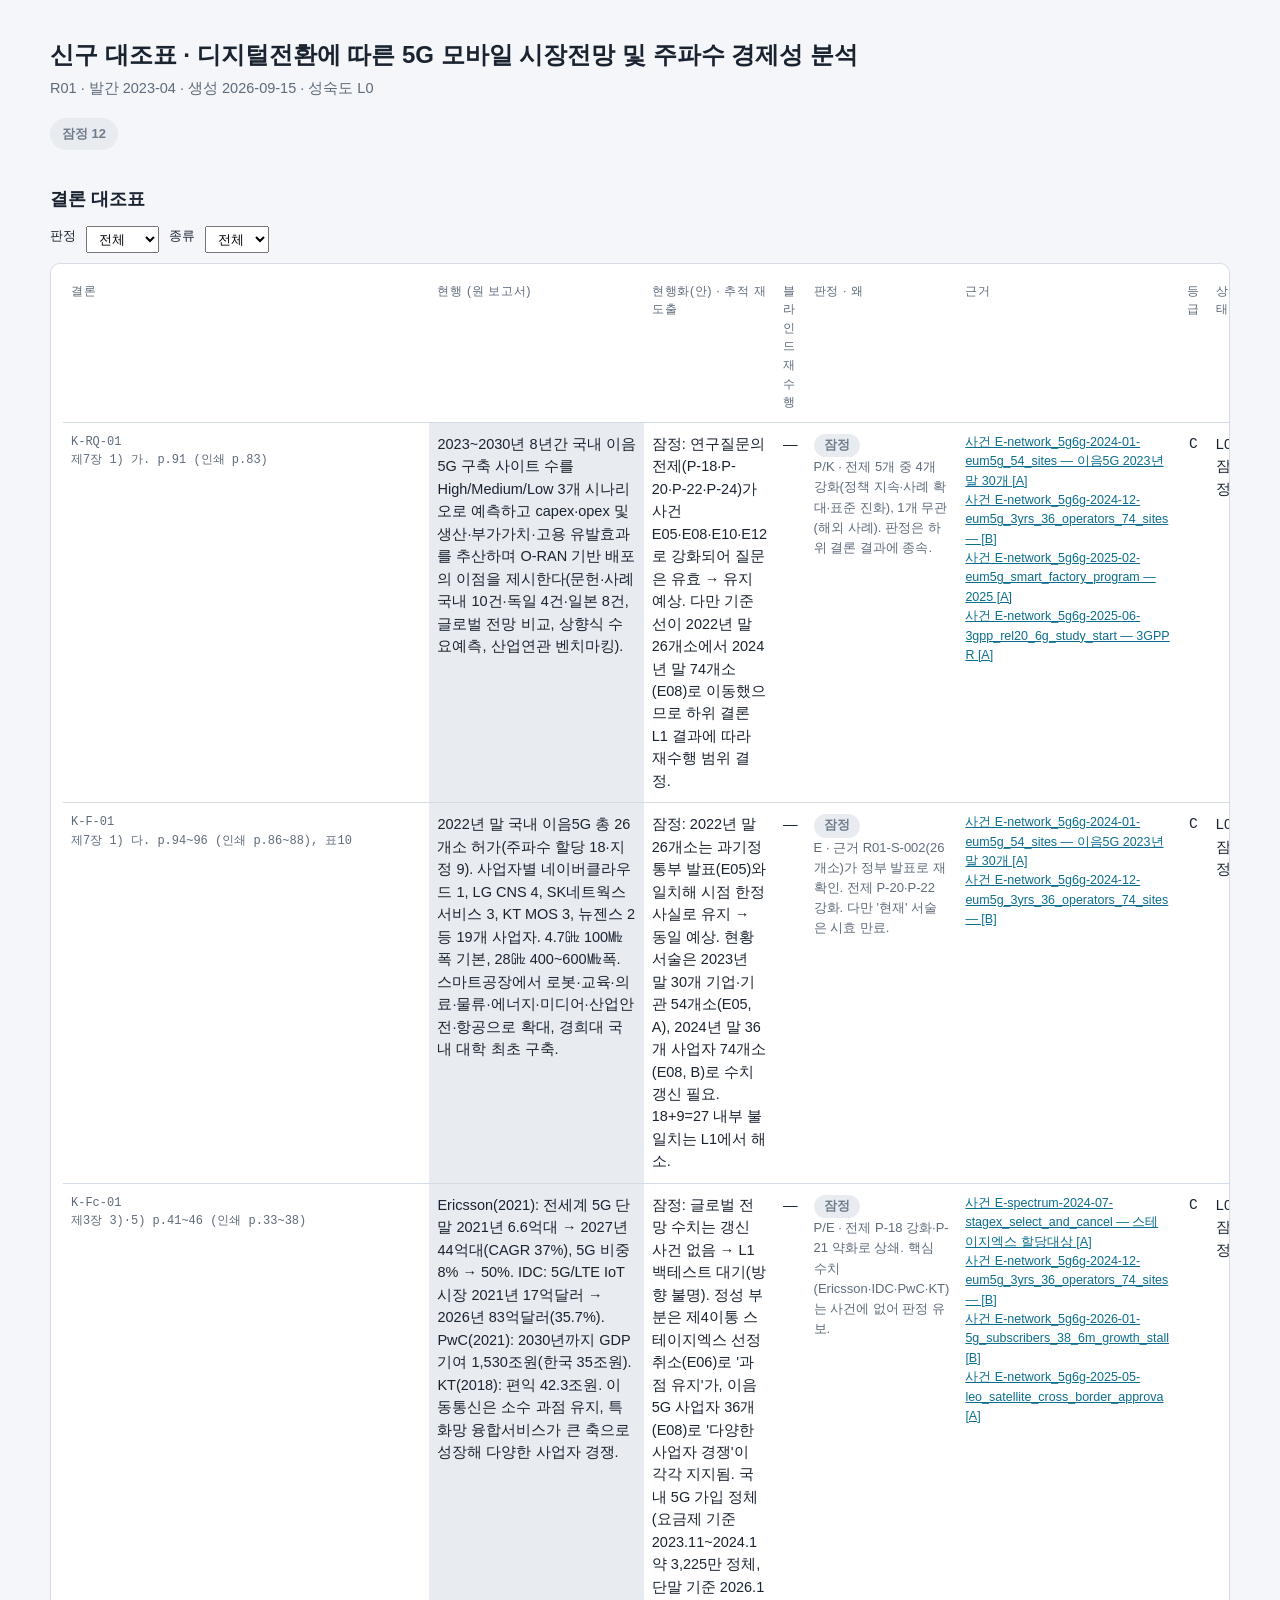
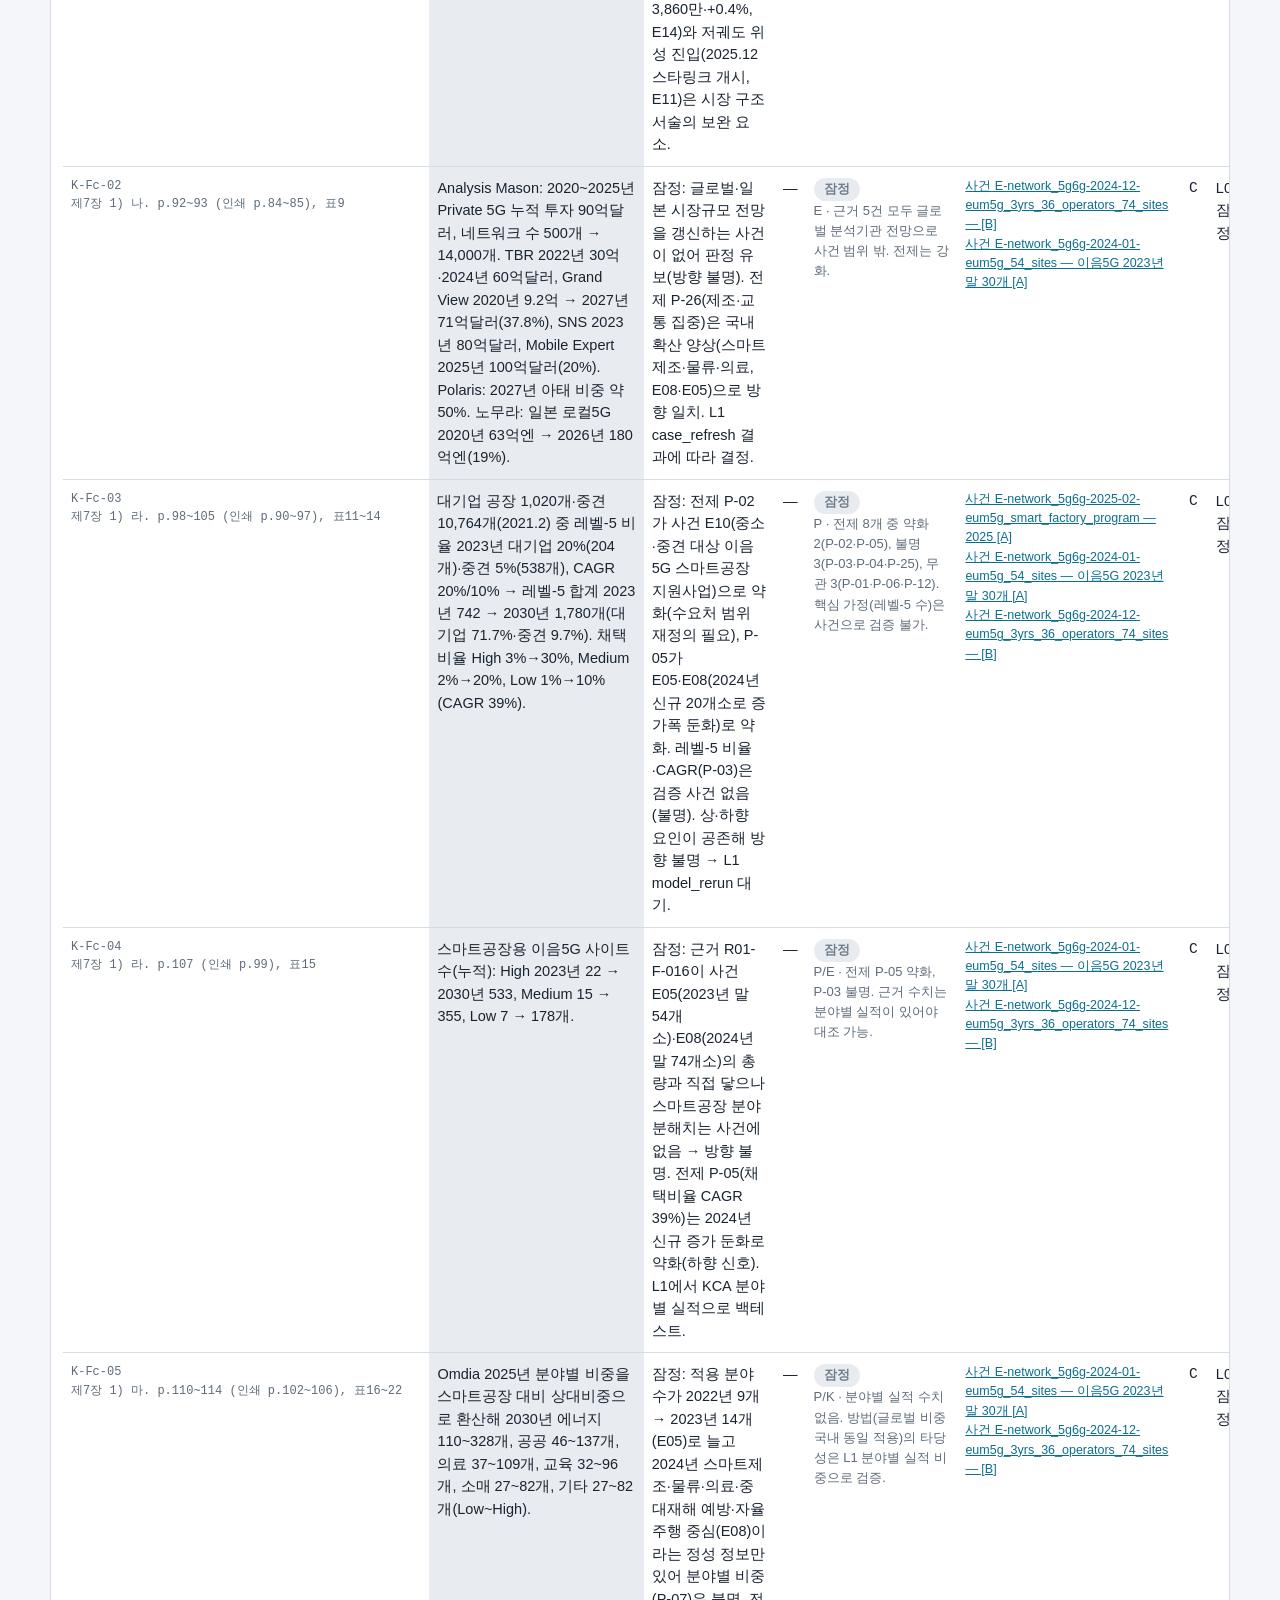
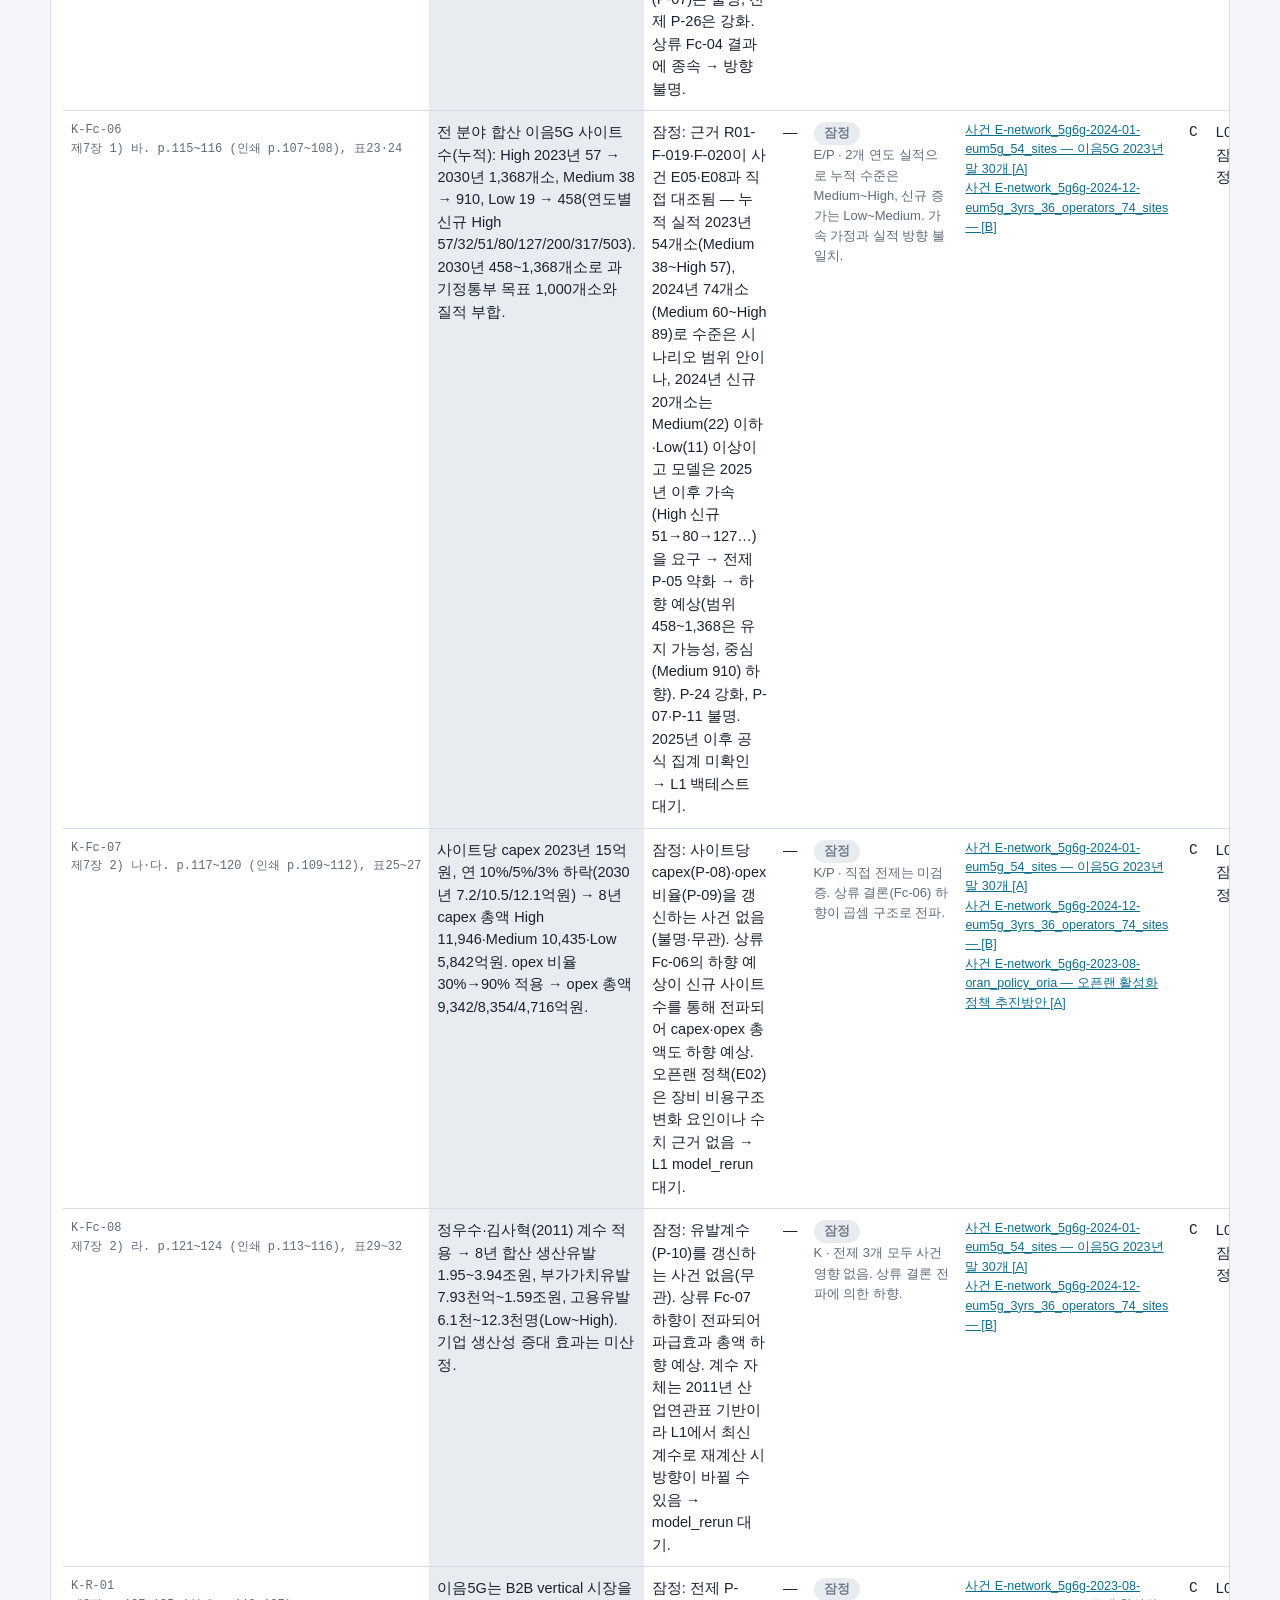
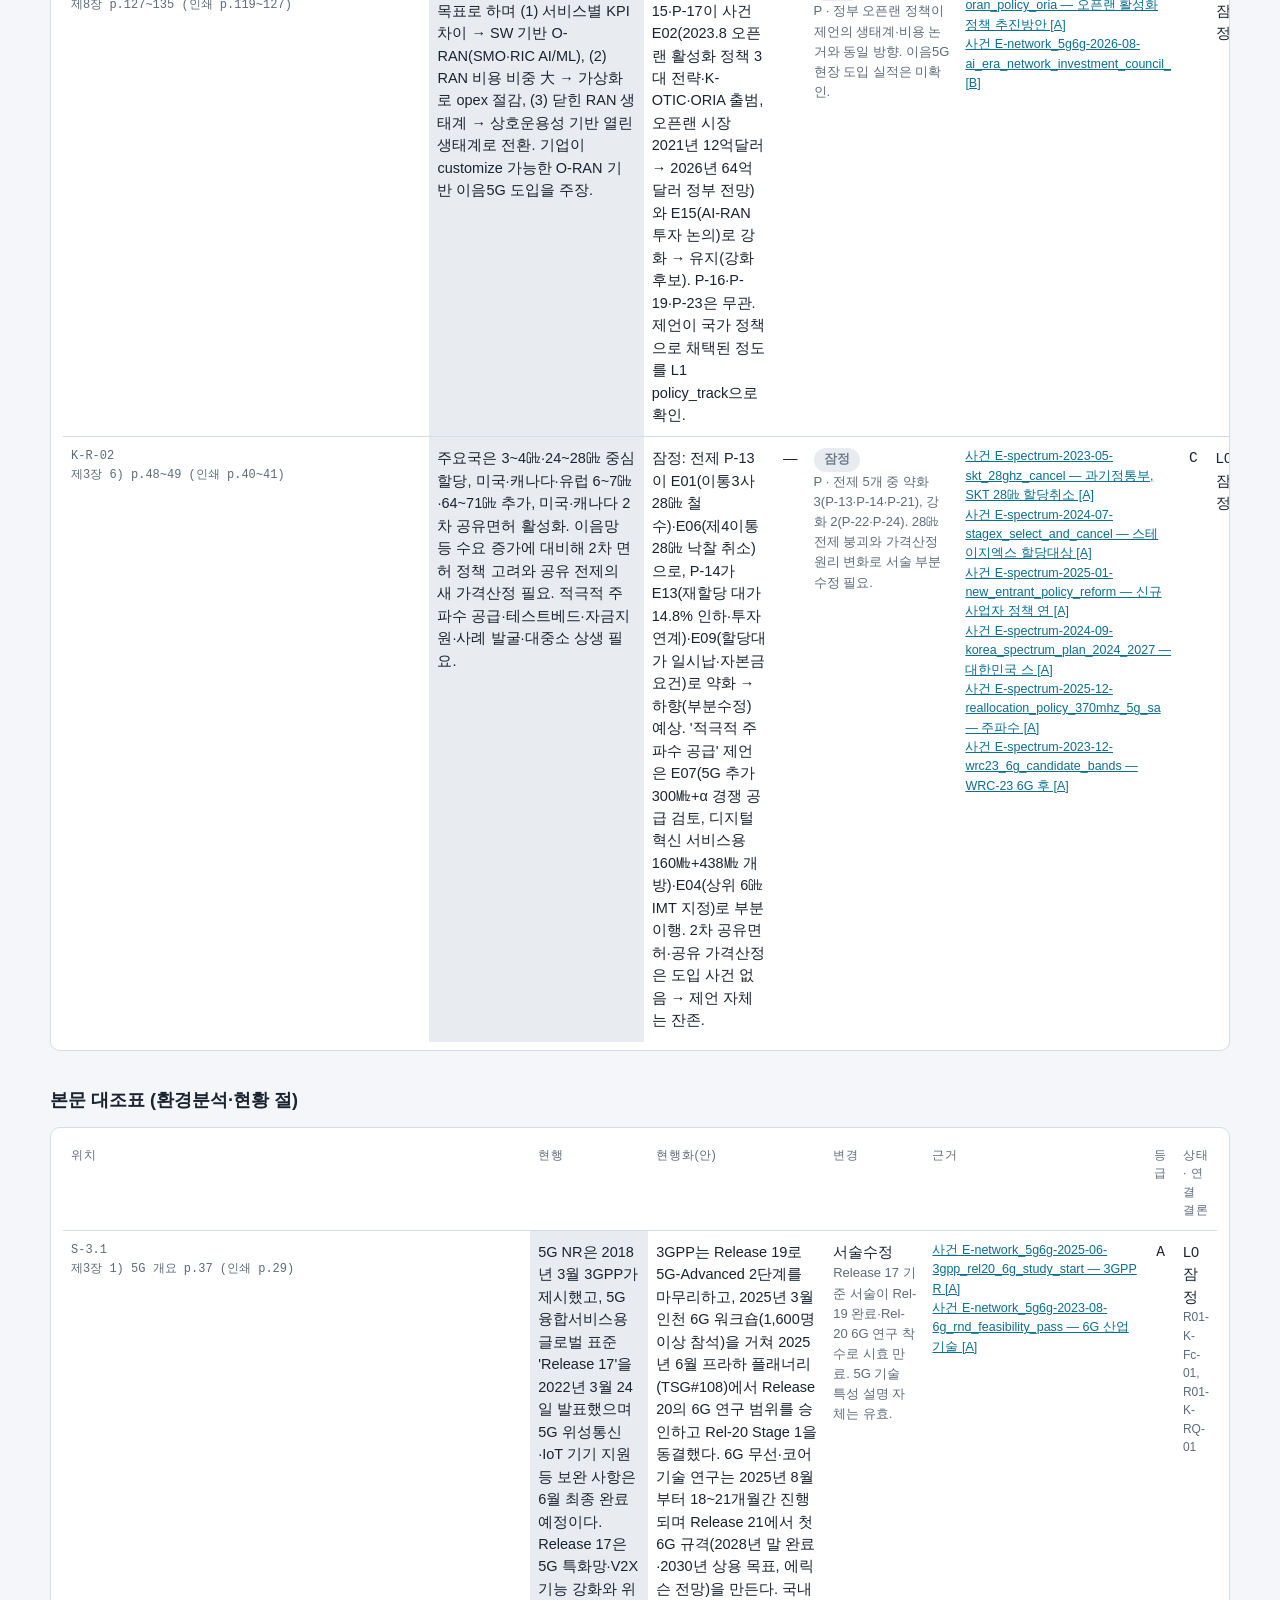
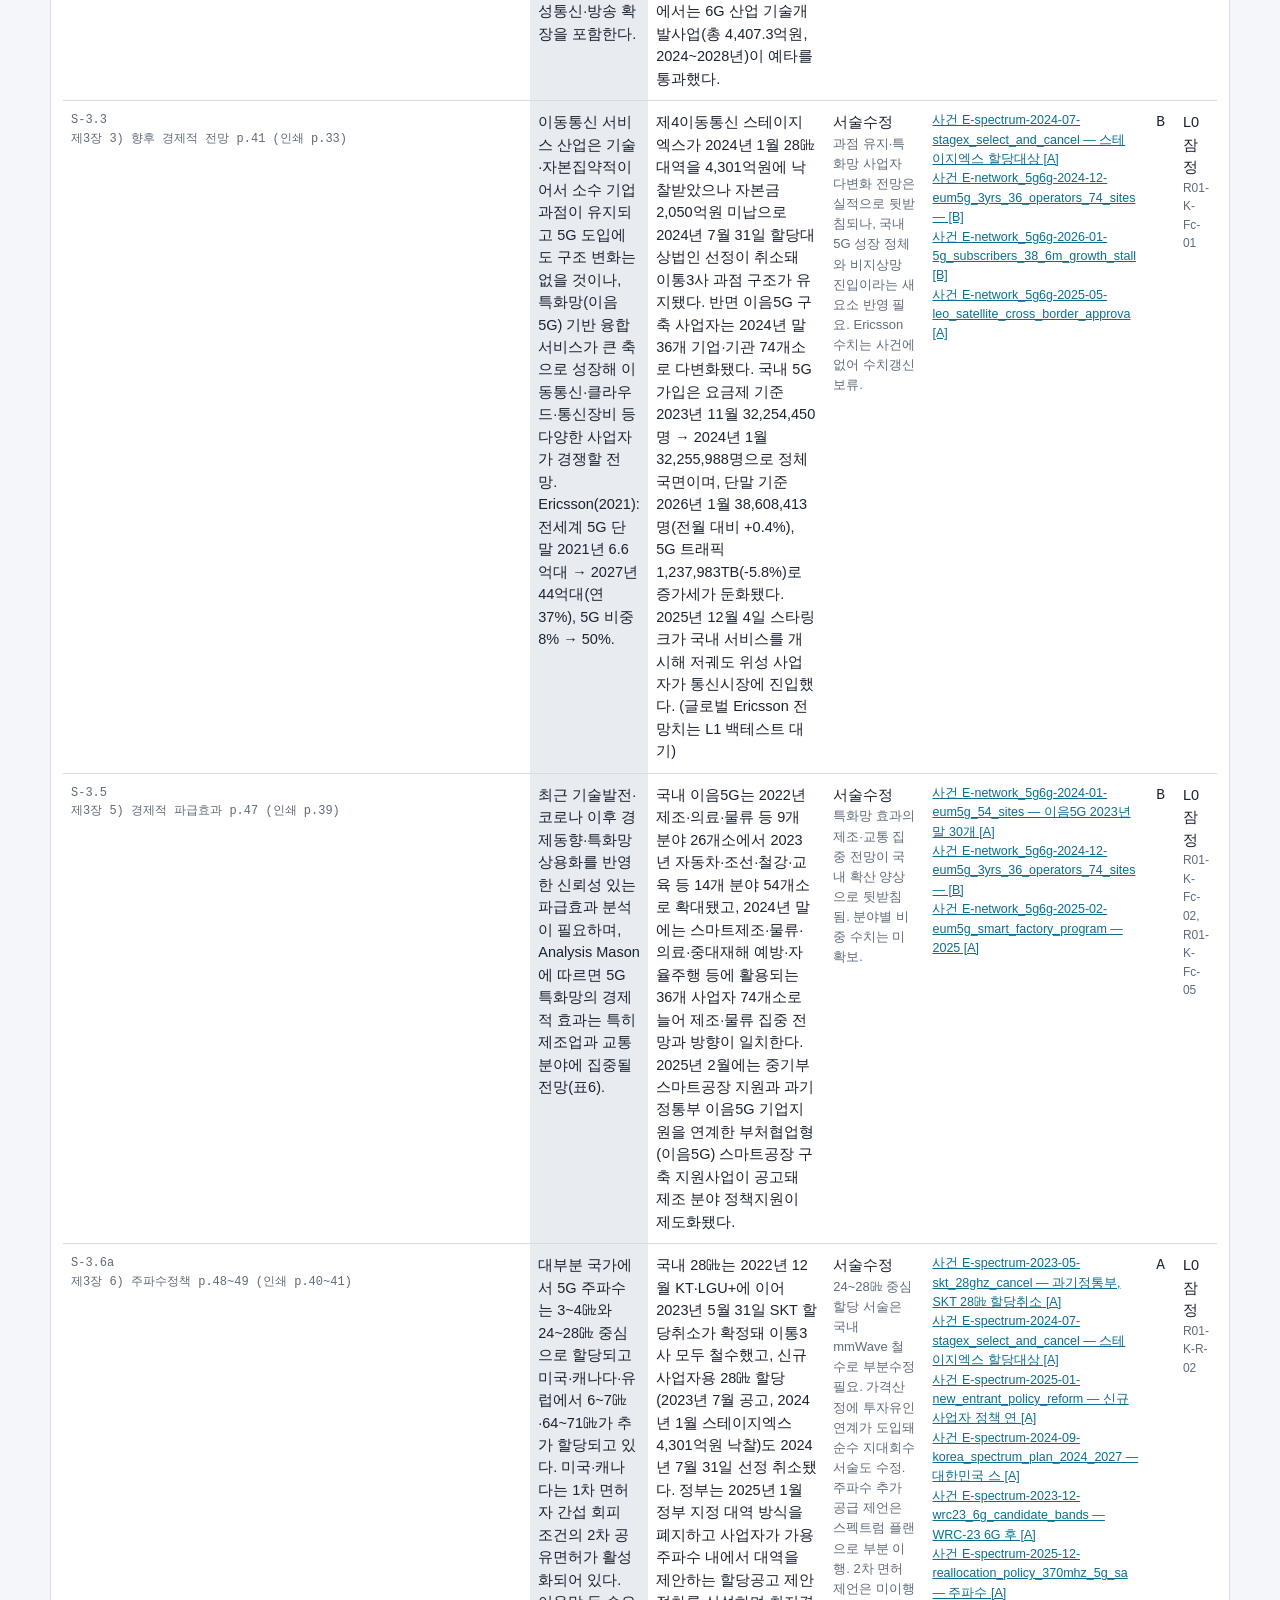
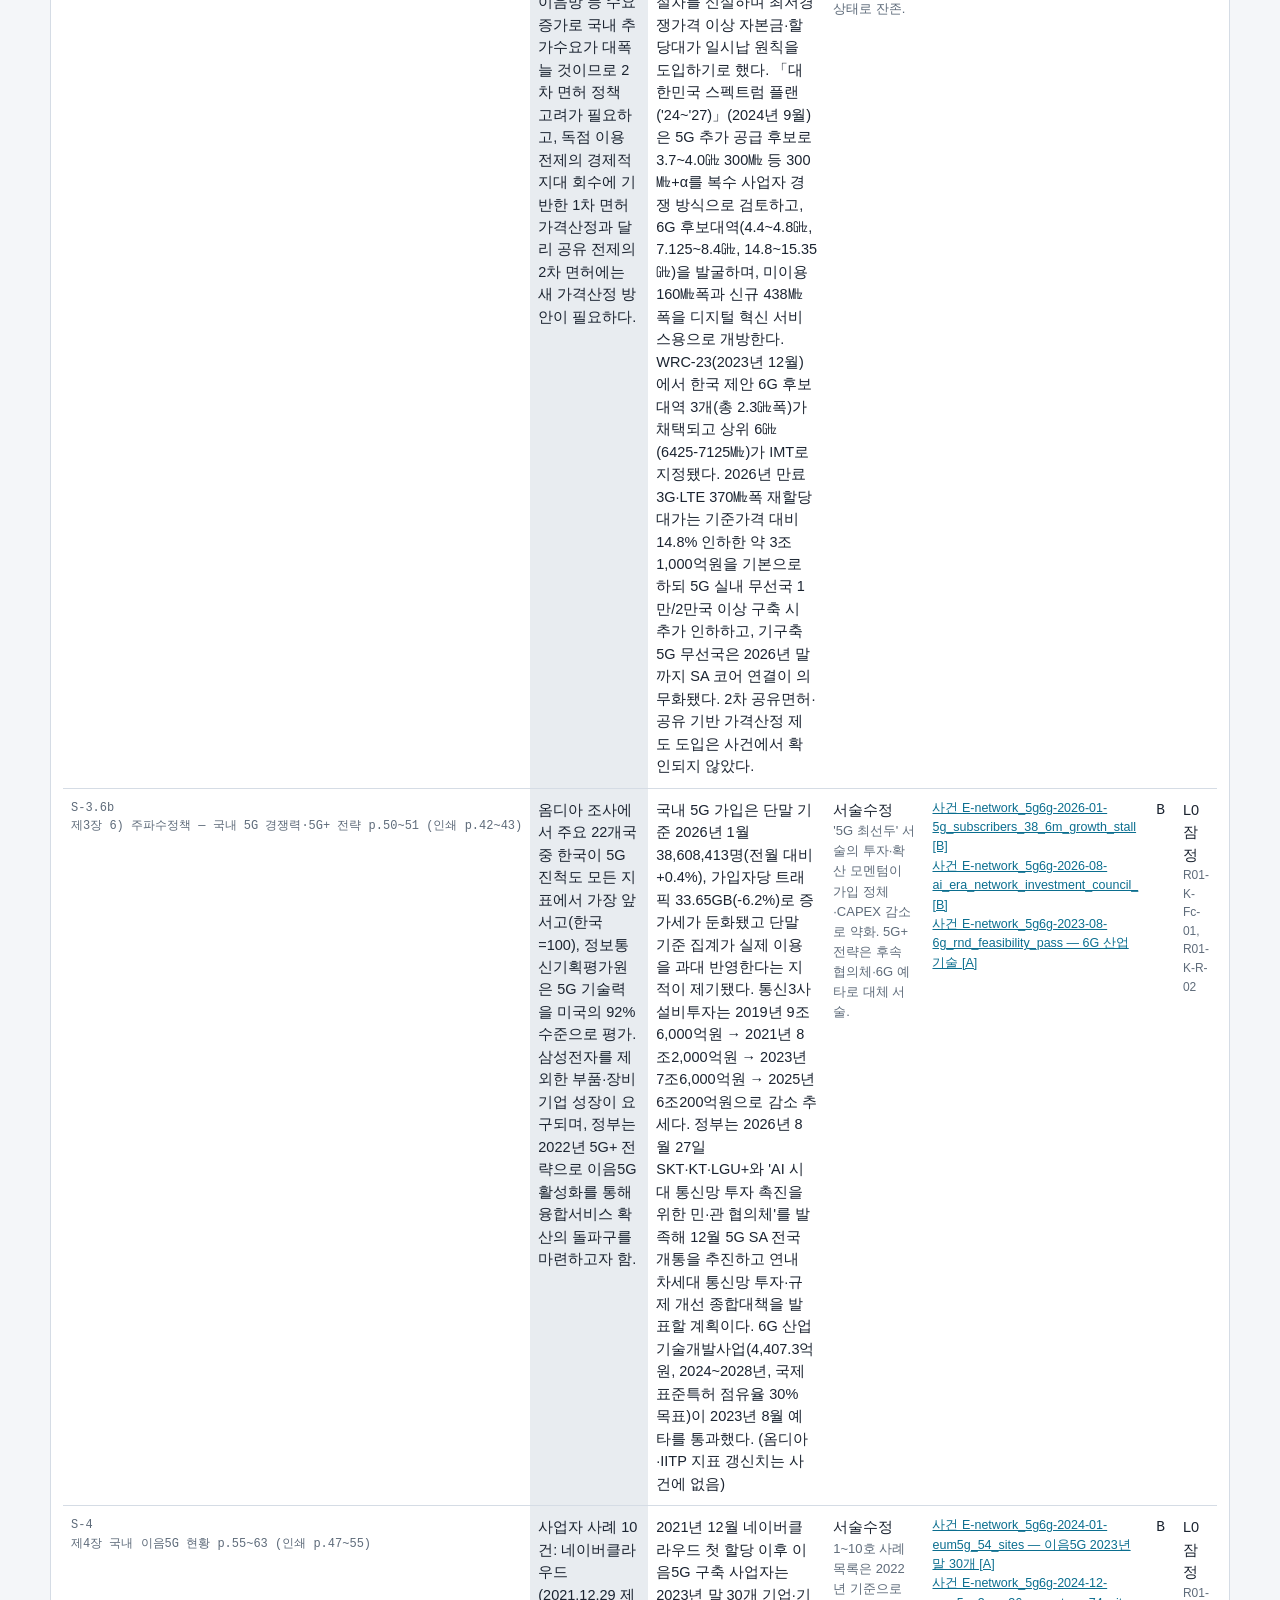
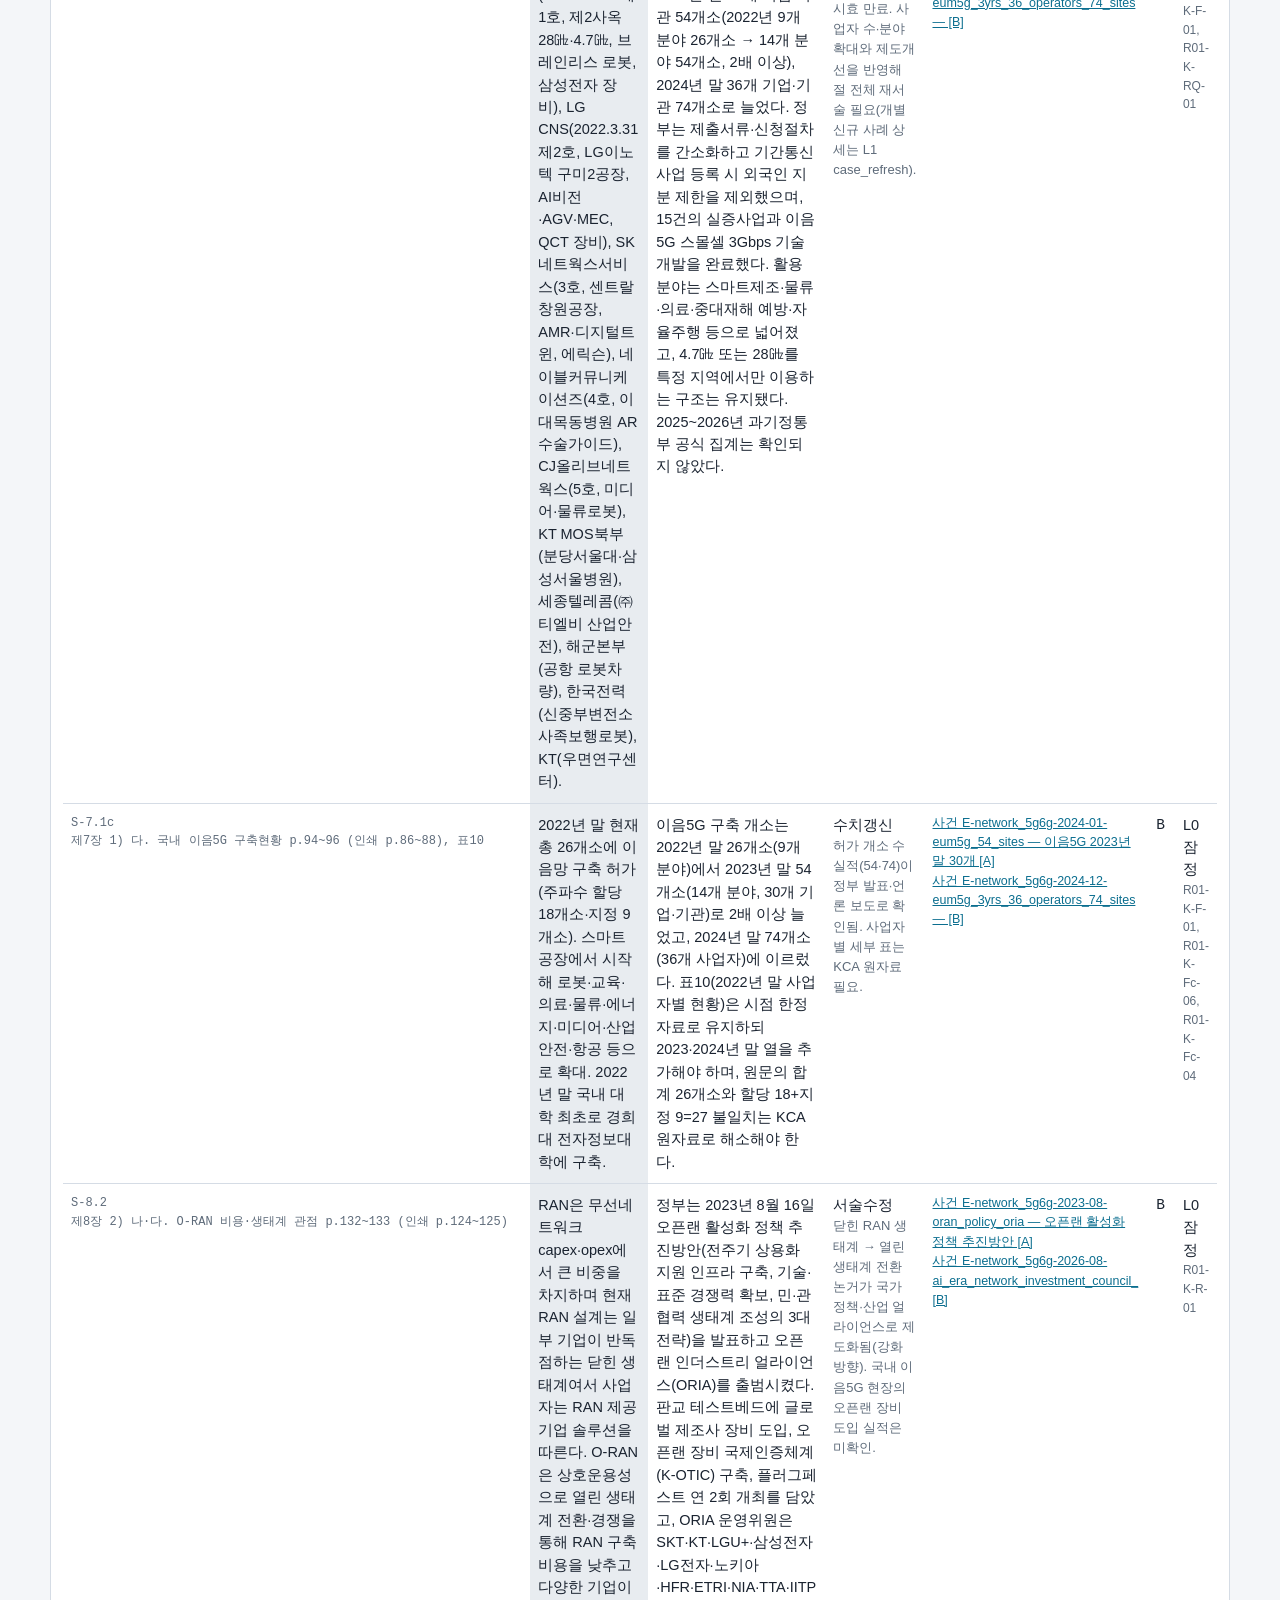
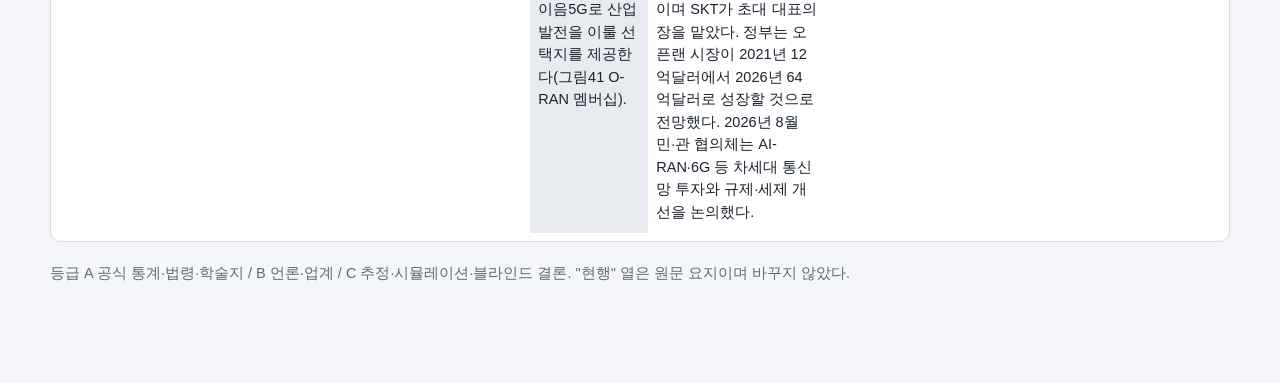
==== reports/R01/07_report/comparison_table.html @ 4f0226ba "chore: 배포 구조로 폴더 정리, 샘플 실행(R01) 결과 포함 Co-Authored-By: Claude Fable 5.1 <noreply@anthropic.com>" ====
<!doctype html><html lang="ko"><meta charset="utf-8"><meta name="viewport" content="width=device-width,initial-scale=1">
<title>신구 대조표 · R01</title><style>
:root{--bg:#F4F6F9;--surface:#fff;--ink:#1A2330;--muted:#5E6B7A;--line:#D5DCE5;--accent:#0B6E8F;--accent-soft:#DCEEF4;
--good:#2E7D4F;--good-soft:#DFF2E6;--warn:#A8690E;--warn-soft:#FBEFD6;--bad:#B93A2B;--bad-soft:#FBE3DF;--na:#6F7C8A;--na-soft:#E8ECF0}
@media (prefers-color-scheme:dark){:root:not([data-theme="light"]){--bg:#0E141B;--surface:#151D26;--ink:#E7EDF3;--muted:#9AA7B5;--line:#2A3542;
--accent:#4FB3D4;--accent-soft:#123A48;--good:#5FCB8A;--good-soft:#163425;--warn:#E2B14A;--warn-soft:#3A2E12;--bad:#F07A6A;--bad-soft:#3F1F1B;--na:#8E9BA8;--na-soft:#232C36}}
body{margin:0;background:var(--bg);color:var(--ink);font-family:"IBM Plex Sans KR","Noto Sans KR","Malgun Gothic",sans-serif;font-size:14.5px;line-height:1.55}
.wrap{max-width:1180px;margin:0 auto;padding:36px 20px 80px}
h1{font-size:24px;margin:0 0 4px}h2{font-size:18px;margin:36px 0 12px}.sub{color:var(--muted);margin:0 0 18px}
.sum{display:flex;flex-wrap:wrap;gap:8px;margin:14px 0 6px}.sum span{padding:6px 12px;border-radius:999px;font-weight:700;font-size:13px}
.p-good{background:var(--good-soft);color:var(--good)}.p-warn{background:var(--warn-soft);color:var(--warn)}.p-bad{background:var(--bad-soft);color:var(--bad)}
.p-na{background:var(--na-soft);color:var(--na)}.p-new{background:var(--accent-soft);color:var(--accent)}
.pill{display:inline-block;padding:2px 10px;border-radius:999px;font-size:12.5px;font-weight:700;white-space:nowrap}
.filters{display:flex;gap:10px;flex-wrap:wrap;margin:0 0 10px;font-size:13px}.filters select{font:inherit;padding:4px 8px}
.tw{overflow-x:auto;background:var(--surface);border:1px solid var(--line);border-radius:10px;padding:8px 12px}
table{width:100%;border-collapse:collapse;min-width:1000px}th,td{border-top:1px solid var(--line);padding:10px 8px;vertical-align:top;text-align:left}
th{font-size:12px;letter-spacing:.06em;color:var(--muted);font-weight:500;border-top:0}td.k{font-family:"IBM Plex Mono",monospace;font-size:12px;color:var(--muted);white-space:nowrap}
td.old{background:var(--na-soft)}td.g{font-family:"IBM Plex Mono",monospace;text-align:center}.ev a{color:var(--accent);font-size:12.5px;display:block}
.why{color:var(--muted);font-size:13px}.loc{font-size:12px;color:var(--muted)}
</style><div class="wrap">
<h1>신구 대조표 · 디지털전환에 따른 5G 모바일 시장전망 및 주파수 경제성 분석</h1>
<p class="sub">R01 · 발간 2023-04 · 생성 2026-09-15 · 성숙도 L0</p>
<div class="sum"><span class="p-na">잠정 12</span></div>
<h2>결론 대조표</h2>
<div class="filters">판정 <select data-col="verdict"><option value="">전체</option><option value="">(잠정)</option></select>
종류 <select data-col="kind"><option value="">전체</option><option value="F">F</option><option value="Fc">Fc</option><option value="R">R</option><option value="RQ">RQ</option></select></div>
<div class="tw"><table id="ctab"><thead><tr><th>결론</th><th>현행 (원 보고서)</th><th>현행화(안) · 추적 재도출</th><th>블라인드 재수행</th><th>판정 · 왜</th><th>근거</th><th>등급</th><th>상태</th></tr></thead>
<tbody><tr data-verdict="" data-kind="RQ">
<td class="k">K-RQ-01<div class="loc">제7장 1) 가. p.91 (인쇄 p.83)</div></td>
<td class="old">2023~2030년 8년간 국내 이음5G 구축 사이트 수를 High/Medium/Low 3개 시나리오로 예측하고 capex·opex 및 생산·부가가치·고용 유발효과를 추산하며 O-RAN 기반 배포의 이점을 제시한다(문헌·사례 국내 10건·독일 4건·일본 8건, 글로벌 전망 비교, 상향식 수요예측, 산업연관 벤치마킹).</td>
<td>잠정: 연구질문의 전제(P-18·P-20·P-22·P-24)가 사건 E05·E08·E10·E12로 강화되어 질문은 유효 → 유지 예상. 다만 기준선이 2022년 말 26개소에서 2024년 말 74개소(E08)로 이동했으므로 하위 결론 L1 결과에 따라 재수행 범위 결정.</td>
<td>—</td>
<td><span class="pill p-na">잠정</span><div class="why">P/K · 전제 5개 중 4개 강화(정책 지속·사례 확대·표준 진화), 1개 무관(해외 사례). 판정은 하위 결론 결과에 종속.</div></td>
<td class="ev"><a href="https://eiec.kdi.re.kr/policy/materialView.do?num=246793&amp;pg=1&amp;pp=40" target="_blank" rel="noopener">사건 E-network_5g6g-2024-01-eum5g_54_sites — 이음5G 2023년 말 30개  [A]</a><a href="https://www.etnews.com/20241218000116" target="_blank" rel="noopener">사건 E-network_5g6g-2024-12-eum5g_3yrs_36_operators_74_sites — [B]</a><a href="https://www.bizinfo.go.kr/sii/siia/selectSIIA200Detail.do?pblancId=PBLN_000000000104960" target="_blank" rel="noopener">사건 E-network_5g6g-2025-02-eum5g_smart_factory_program — 2025 [A]</a><a href="https://www.3gpp.org/news-events/3gpp-news/sa-rel20" target="_blank" rel="noopener">사건 E-network_5g6g-2025-06-3gpp_rel20_6g_study_start — 3GPP R [A]</a></td>
<td class="g">C</td><td>L0 잠정</td></tr><tr data-verdict="" data-kind="F">
<td class="k">K-F-01<div class="loc">제7장 1) 다. p.94~96 (인쇄 p.86~88), 표10</div></td>
<td class="old">2022년 말 국내 이음5G 총 26개소 허가(주파수 할당 18·지정 9). 사업자별 네이버클라우드 1, LG CNS 4, SK네트웍스서비스 3, KT MOS 3, 뉴젠스 2 등 19개 사업자. 4.7㎓ 100㎒폭 기본, 28㎓ 400~600㎒폭. 스마트공장에서 로봇·교육·의료·물류·에너지·미디어·산업안전·항공으로 확대, 경희대 국내 대학 최초 구축.</td>
<td>잠정: 2022년 말 26개소는 과기정통부 발표(E05)와 일치해 시점 한정 사실로 유지 → 동일 예상. 현황 서술은 2023년 말 30개 기업·기관 54개소(E05, A), 2024년 말 36개 사업자 74개소(E08, B)로 수치갱신 필요. 18+9=27 내부 불일치는 L1에서 해소.</td>
<td>—</td>
<td><span class="pill p-na">잠정</span><div class="why">E · 근거 R01-S-002(26개소)가 정부 발표로 재확인. 전제 P-20·P-22 강화. 다만 &#x27;현재&#x27; 서술은 시효 만료.</div></td>
<td class="ev"><a href="https://eiec.kdi.re.kr/policy/materialView.do?num=246793&amp;pg=1&amp;pp=40" target="_blank" rel="noopener">사건 E-network_5g6g-2024-01-eum5g_54_sites — 이음5G 2023년 말 30개  [A]</a><a href="https://www.etnews.com/20241218000116" target="_blank" rel="noopener">사건 E-network_5g6g-2024-12-eum5g_3yrs_36_operators_74_sites — [B]</a></td>
<td class="g">C</td><td>L0 잠정</td></tr><tr data-verdict="" data-kind="Fc">
<td class="k">K-Fc-01<div class="loc">제3장 3)·5) p.41~46 (인쇄 p.33~38)</div></td>
<td class="old">Ericsson(2021): 전세계 5G 단말 2021년 6.6억대 → 2027년 44억대(CAGR 37%), 5G 비중 8% → 50%. IDC: 5G/LTE IoT 시장 2021년 17억달러 → 2026년 83억달러(35.7%). PwC(2021): 2030년까지 GDP 기여 1,530조원(한국 35조원). KT(2018): 편익 42.3조원. 이동통신은 소수 과점 유지, 특화망 융합서비스가 큰 축으로 성장해 다양한 사업자 경쟁.</td>
<td>잠정: 글로벌 전망 수치는 갱신 사건 없음 → L1 백테스트 대기(방향 불명). 정성 부분은 제4이통 스테이지엑스 선정 취소(E06)로 &#x27;과점 유지&#x27;가, 이음5G 사업자 36개(E08)로 &#x27;다양한 사업자 경쟁&#x27;이 각각 지지됨. 국내 5G 가입 정체(요금제 기준 2023.11~2024.1 약 3,225만 정체, 단말 기준 2026.1 3,860만·+0.4%, E14)와 저궤도 위성 진입(2025.12 스타링크 개시, E11)은 시장 구조 서술의 보완 요소.</td>
<td>—</td>
<td><span class="pill p-na">잠정</span><div class="why">P/E · 전제 P-18 강화·P-21 약화로 상쇄. 핵심 수치(Ericsson·IDC·PwC·KT)는 사건에 없어 판정 유보.</div></td>
<td class="ev"><a href="https://www.msit.go.kr/bbs/view.do?sCode=user&amp;nttSeqNo=3184792&amp;pageIndex=&amp;searchTxt=&amp;searchOpt=ALL&amp;bbsSeqNo=94&amp;mId=113&amp;mPid=238" target="_blank" rel="noopener">사건 E-spectrum-2024-07-stagex_select_and_cancel — 스테이지엑스 할당대상 [A]</a><a href="https://www.etnews.com/20241218000116" target="_blank" rel="noopener">사건 E-network_5g6g-2024-12-eum5g_3yrs_36_operators_74_sites — [B]</a><a href="https://m.ddaily.co.kr/page/view/2026032414550870711" target="_blank" rel="noopener">사건 E-network_5g6g-2026-01-5g_subscribers_38_6m_growth_stall  [B]</a><a href="https://www.korea.kr/briefing/pressReleaseView.do?newsId=156691769" target="_blank" rel="noopener">사건 E-network_5g6g-2025-05-leo_satellite_cross_border_approva [A]</a></td>
<td class="g">C</td><td>L0 잠정</td></tr><tr data-verdict="" data-kind="Fc">
<td class="k">K-Fc-02<div class="loc">제7장 1) 나. p.92~93 (인쇄 p.84~85), 표9</div></td>
<td class="old">Analysis Mason: 2020~2025년 Private 5G 누적 투자 90억달러, 네트워크 수 500개 → 14,000개. TBR 2022년 30억·2024년 60억달러, Grand View 2020년 9.2억 → 2027년 71억달러(37.8%), SNS 2023년 80억달러, Mobile Expert 2025년 100억달러(20%). Polaris: 2027년 아태 비중 약 50%. 노무라: 일본 로컬5G 2020년 63억엔 → 2026년 180억엔(19%).</td>
<td>잠정: 글로벌·일본 시장규모 전망을 갱신하는 사건이 없어 판정 유보(방향 불명). 전제 P-26(제조·교통 집중)은 국내 확산 양상(스마트제조·물류·의료, E08·E05)으로 방향 일치. L1 case_refresh 결과에 따라 결정.</td>
<td>—</td>
<td><span class="pill p-na">잠정</span><div class="why">E · 근거 5건 모두 글로벌 분석기관 전망으로 사건 범위 밖. 전제는 강화.</div></td>
<td class="ev"><a href="https://www.etnews.com/20241218000116" target="_blank" rel="noopener">사건 E-network_5g6g-2024-12-eum5g_3yrs_36_operators_74_sites — [B]</a><a href="https://eiec.kdi.re.kr/policy/materialView.do?num=246793&amp;pg=1&amp;pp=40" target="_blank" rel="noopener">사건 E-network_5g6g-2024-01-eum5g_54_sites — 이음5G 2023년 말 30개  [A]</a></td>
<td class="g">C</td><td>L0 잠정</td></tr><tr data-verdict="" data-kind="Fc">
<td class="k">K-Fc-03<div class="loc">제7장 1) 라. p.98~105 (인쇄 p.90~97), 표11~14</div></td>
<td class="old">대기업 공장 1,020개·중견 10,764개(2021.2) 중 레벨-5 비율 2023년 대기업 20%(204개)·중견 5%(538개), CAGR 20%/10% → 레벨-5 합계 2023년 742 → 2030년 1,780개(대기업 71.7%·중견 9.7%). 채택비율 High 3%→30%, Medium 2%→20%, Low 1%→10%(CAGR 39%).</td>
<td>잠정: 전제 P-02가 사건 E10(중소·중견 대상 이음5G 스마트공장 지원사업)으로 약화(수요처 범위 재정의 필요), P-05가 E05·E08(2024년 신규 20개소로 증가폭 둔화)로 약화. 레벨-5 비율·CAGR(P-03)은 검증 사건 없음(불명). 상·하향 요인이 공존해 방향 불명 → L1 model_rerun 대기.</td>
<td>—</td>
<td><span class="pill p-na">잠정</span><div class="why">P · 전제 8개 중 약화 2(P-02·P-05), 불명 3(P-03·P-04·P-25), 무관 3(P-01·P-06·P-12). 핵심 가정(레벨-5 수)은 사건으로 검증 불가.</div></td>
<td class="ev"><a href="https://www.bizinfo.go.kr/sii/siia/selectSIIA200Detail.do?pblancId=PBLN_000000000104960" target="_blank" rel="noopener">사건 E-network_5g6g-2025-02-eum5g_smart_factory_program — 2025 [A]</a><a href="https://eiec.kdi.re.kr/policy/materialView.do?num=246793&amp;pg=1&amp;pp=40" target="_blank" rel="noopener">사건 E-network_5g6g-2024-01-eum5g_54_sites — 이음5G 2023년 말 30개  [A]</a><a href="https://www.etnews.com/20241218000116" target="_blank" rel="noopener">사건 E-network_5g6g-2024-12-eum5g_3yrs_36_operators_74_sites — [B]</a></td>
<td class="g">C</td><td>L0 잠정</td></tr><tr data-verdict="" data-kind="Fc">
<td class="k">K-Fc-04<div class="loc">제7장 1) 라. p.107 (인쇄 p.99), 표15</div></td>
<td class="old">스마트공장용 이음5G 사이트 수(누적): High 2023년 22 → 2030년 533, Medium 15 → 355, Low 7 → 178개.</td>
<td>잠정: 근거 R01-F-016이 사건 E05(2023년 말 54개소)·E08(2024년 말 74개소)의 총량과 직접 닿으나 스마트공장 분야 분해치는 사건에 없음 → 방향 불명. 전제 P-05(채택비율 CAGR 39%)는 2024년 신규 증가 둔화로 약화(하향 신호). L1에서 KCA 분야별 실적으로 백테스트.</td>
<td>—</td>
<td><span class="pill p-na">잠정</span><div class="why">P/E · 전제 P-05 약화, P-03 불명. 근거 수치는 분야별 실적이 있어야 대조 가능.</div></td>
<td class="ev"><a href="https://eiec.kdi.re.kr/policy/materialView.do?num=246793&amp;pg=1&amp;pp=40" target="_blank" rel="noopener">사건 E-network_5g6g-2024-01-eum5g_54_sites — 이음5G 2023년 말 30개  [A]</a><a href="https://www.etnews.com/20241218000116" target="_blank" rel="noopener">사건 E-network_5g6g-2024-12-eum5g_3yrs_36_operators_74_sites — [B]</a></td>
<td class="g">C</td><td>L0 잠정</td></tr><tr data-verdict="" data-kind="Fc">
<td class="k">K-Fc-05<div class="loc">제7장 1) 마. p.110~114 (인쇄 p.102~106), 표16~22</div></td>
<td class="old">Omdia 2025년 분야별 비중을 스마트공장 대비 상대비중으로 환산해 2030년 에너지 110~328개, 공공 46~137개, 의료 37~109개, 교육 32~96개, 소매 27~82개, 기타 27~82개(Low~High).</td>
<td>잠정: 적용 분야 수가 2022년 9개 → 2023년 14개(E05)로 늘고 2024년 스마트제조·물류·의료·중대재해 예방·자율주행 중심(E08)이라는 정성 정보만 있어 분야별 비중(P-07)은 불명, 전제 P-26은 강화. 상류 Fc-04 결과에 종속 → 방향 불명.</td>
<td>—</td>
<td><span class="pill p-na">잠정</span><div class="why">P/K · 분야별 실적 수치 없음. 방법(글로벌 비중 국내 동일 적용)의 타당성은 L1 분야별 실적 비중으로 검증.</div></td>
<td class="ev"><a href="https://eiec.kdi.re.kr/policy/materialView.do?num=246793&amp;pg=1&amp;pp=40" target="_blank" rel="noopener">사건 E-network_5g6g-2024-01-eum5g_54_sites — 이음5G 2023년 말 30개  [A]</a><a href="https://www.etnews.com/20241218000116" target="_blank" rel="noopener">사건 E-network_5g6g-2024-12-eum5g_3yrs_36_operators_74_sites — [B]</a></td>
<td class="g">C</td><td>L0 잠정</td></tr><tr data-verdict="" data-kind="Fc">
<td class="k">K-Fc-06<div class="loc">제7장 1) 바. p.115~116 (인쇄 p.107~108), 표23·24</div></td>
<td class="old">전 분야 합산 이음5G 사이트 수(누적): High 2023년 57 → 2030년 1,368개소, Medium 38 → 910, Low 19 → 458(연도별 신규 High 57/32/51/80/127/200/317/503). 2030년 458~1,368개소로 과기정통부 목표 1,000개소와 질적 부합.</td>
<td>잠정: 근거 R01-F-019·F-020이 사건 E05·E08과 직접 대조됨 — 누적 실적 2023년 54개소(Medium 38~High 57), 2024년 74개소(Medium 60~High 89)로 수준은 시나리오 범위 안이나, 2024년 신규 20개소는 Medium(22) 이하·Low(11) 이상이고 모델은 2025년 이후 가속(High 신규 51→80→127…)을 요구 → 전제 P-05 약화 → 하향 예상(범위 458~1,368은 유지 가능성, 중심(Medium 910) 하향). P-24 강화, P-07·P-11 불명. 2025년 이후 공식 집계 미확인 → L1 백테스트 대기.</td>
<td>—</td>
<td><span class="pill p-na">잠정</span><div class="why">E/P · 2개 연도 실적으로 누적 수준은 Medium~High, 신규 증가는 Low~Medium. 가속 가정과 실적 방향 불일치.</div></td>
<td class="ev"><a href="https://eiec.kdi.re.kr/policy/materialView.do?num=246793&amp;pg=1&amp;pp=40" target="_blank" rel="noopener">사건 E-network_5g6g-2024-01-eum5g_54_sites — 이음5G 2023년 말 30개  [A]</a><a href="https://www.etnews.com/20241218000116" target="_blank" rel="noopener">사건 E-network_5g6g-2024-12-eum5g_3yrs_36_operators_74_sites — [B]</a></td>
<td class="g">C</td><td>L0 잠정</td></tr><tr data-verdict="" data-kind="Fc">
<td class="k">K-Fc-07<div class="loc">제7장 2) 나·다. p.117~120 (인쇄 p.109~112), 표25~27</div></td>
<td class="old">사이트당 capex 2023년 15억원, 연 10%/5%/3% 하락(2030년 7.2/10.5/12.1억원) → 8년 capex 총액 High 11,946·Medium 10,435·Low 5,842억원. opex 비율 30%→90% 적용 → opex 총액 9,342/8,354/4,716억원.</td>
<td>잠정: 사이트당 capex(P-08)·opex 비율(P-09)을 갱신하는 사건 없음(불명·무관). 상류 Fc-06의 하향 예상이 신규 사이트 수를 통해 전파되어 capex·opex 총액도 하향 예상. 오픈랜 정책(E02)은 장비 비용구조 변화 요인이나 수치 근거 없음 → L1 model_rerun 대기.</td>
<td>—</td>
<td><span class="pill p-na">잠정</span><div class="why">K/P · 직접 전제는 미검증. 상류 결론(Fc-06) 하향이 곱셈 구조로 전파.</div></td>
<td class="ev"><a href="https://eiec.kdi.re.kr/policy/materialView.do?num=246793&amp;pg=1&amp;pp=40" target="_blank" rel="noopener">사건 E-network_5g6g-2024-01-eum5g_54_sites — 이음5G 2023년 말 30개  [A]</a><a href="https://www.etnews.com/20241218000116" target="_blank" rel="noopener">사건 E-network_5g6g-2024-12-eum5g_3yrs_36_operators_74_sites — [B]</a><a href="https://www.korea.kr/news/policyNewsView.do?newsId=148919026" target="_blank" rel="noopener">사건 E-network_5g6g-2023-08-oran_policy_oria — 오픈랜 활성화 정책 추진방안 [A]</a></td>
<td class="g">C</td><td>L0 잠정</td></tr><tr data-verdict="" data-kind="Fc">
<td class="k">K-Fc-08<div class="loc">제7장 2) 라. p.121~124 (인쇄 p.113~116), 표29~32</div></td>
<td class="old">정우수·김사혁(2011) 계수 적용 → 8년 합산 생산유발 1.95~3.94조원, 부가가치유발 7.93천억~1.59조원, 고용유발 6.1천~12.3천명(Low~High). 기업 생산성 증대 효과는 미산정.</td>
<td>잠정: 유발계수(P-10)를 갱신하는 사건 없음(무관). 상류 Fc-07 하향이 전파되어 파급효과 총액 하향 예상. 계수 자체는 2011년 산업연관표 기반이라 L1에서 최신 계수로 재계산 시 방향이 바뀔 수 있음 → model_rerun 대기.</td>
<td>—</td>
<td><span class="pill p-na">잠정</span><div class="why">K · 전제 3개 모두 사건 영향 없음. 상류 결론 전파에 의한 하향.</div></td>
<td class="ev"><a href="https://eiec.kdi.re.kr/policy/materialView.do?num=246793&amp;pg=1&amp;pp=40" target="_blank" rel="noopener">사건 E-network_5g6g-2024-01-eum5g_54_sites — 이음5G 2023년 말 30개  [A]</a><a href="https://www.etnews.com/20241218000116" target="_blank" rel="noopener">사건 E-network_5g6g-2024-12-eum5g_3yrs_36_operators_74_sites — [B]</a></td>
<td class="g">C</td><td>L0 잠정</td></tr><tr data-verdict="" data-kind="R">
<td class="k">K-R-01<div class="loc">제8장 p.127~135 (인쇄 p.119~127)</div></td>
<td class="old">이음5G는 B2B vertical 시장을 목표로 하며 (1) 서비스별 KPI 차이 → SW 기반 O-RAN(SMO·RIC AI/ML), (2) RAN 비용 비중 大 → 가상화로 opex 절감, (3) 닫힌 RAN 생태계 → 상호운용성 기반 열린 생태계로 전환. 기업이 customize 가능한 O-RAN 기반 이음5G 도입을 주장.</td>
<td>잠정: 전제 P-15·P-17이 사건 E02(2023.8 오픈랜 활성화 정책 3대 전략·K-OTIC·ORIA 출범, 오픈랜 시장 2021년 12억달러 → 2026년 64억달러 정부 전망)와 E15(AI-RAN 투자 논의)로 강화 → 유지(강화 후보). P-16·P-19·P-23은 무관. 제언이 국가 정책으로 채택된 정도를 L1 policy_track으로 확인.</td>
<td>—</td>
<td><span class="pill p-na">잠정</span><div class="why">P · 정부 오픈랜 정책이 제언의 생태계·비용 논거와 동일 방향. 이음5G 현장 도입 실적은 미확인.</div></td>
<td class="ev"><a href="https://www.korea.kr/news/policyNewsView.do?newsId=148919026" target="_blank" rel="noopener">사건 E-network_5g6g-2023-08-oran_policy_oria — 오픈랜 활성화 정책 추진방안 [A]</a><a href="https://www.newstomato.com/ReadNews.aspx?no=1311728" target="_blank" rel="noopener">사건 E-network_5g6g-2026-08-ai_era_network_investment_council_ [B]</a></td>
<td class="g">C</td><td>L0 잠정</td></tr><tr data-verdict="" data-kind="R">
<td class="k">K-R-02<div class="loc">제3장 6) p.48~49 (인쇄 p.40~41)</div></td>
<td class="old">주요국은 3~4㎓·24~28㎓ 중심 할당, 미국·캐나다·유럽 6~7㎓·64~71㎓ 추가, 미국·캐나다 2차 공유면허 활성화. 이음망 등 수요 증가에 대비해 2차 면허 정책 고려와 공유 전제의 새 가격산정 필요. 적극적 주파수 공급·테스트베드·자금지원·사례 발굴·대중소 상생 필요.</td>
<td>잠정: 전제 P-13이 E01(이통3사 28㎓ 철수)·E06(제4이통 28㎓ 낙찰 취소)으로, P-14가 E13(재할당 대가 14.8% 인하·투자 연계)·E09(할당대가 일시납·자본금 요건)로 약화 → 하향(부분수정) 예상. &#x27;적극적 주파수 공급&#x27; 제언은 E07(5G 추가 300㎒+α 경쟁 공급 검토, 디지털 혁신 서비스용 160㎒+438㎒ 개방)·E04(상위 6㎓ IMT 지정)로 부분 이행. 2차 공유면허·공유 가격산정은 도입 사건 없음 → 제언 자체는 잔존.</td>
<td>—</td>
<td><span class="pill p-na">잠정</span><div class="why">P · 전제 5개 중 약화 3(P-13·P-14·P-21), 강화 2(P-22·P-24). 28㎓ 전제 붕괴와 가격산정 원리 변화로 서술 부분수정 필요.</div></td>
<td class="ev"><a href="https://eiec.kdi.re.kr/policy/materialView.do?num=239224&amp;pp=20&amp;topic=P" target="_blank" rel="noopener">사건 E-spectrum-2023-05-skt_28ghz_cancel — 과기정통부, SKT 28㎓ 할당취소 [A]</a><a href="https://www.msit.go.kr/bbs/view.do?sCode=user&amp;nttSeqNo=3184792&amp;pageIndex=&amp;searchTxt=&amp;searchOpt=ALL&amp;bbsSeqNo=94&amp;mId=113&amp;mPid=238" target="_blank" rel="noopener">사건 E-spectrum-2024-07-stagex_select_and_cancel — 스테이지엑스 할당대상 [A]</a><a href="https://m.korea.kr/briefing/policyBriefingView.do?newsId=156670427" target="_blank" rel="noopener">사건 E-spectrum-2025-01-new_entrant_policy_reform — 신규사업자 정책 연 [A]</a><a href="https://www.korea.kr/briefing/pressReleaseView.do?newsId=156648320" target="_blank" rel="noopener">사건 E-spectrum-2024-09-korea_spectrum_plan_2024_2027 — 대한민국 스 [A]</a><a href="https://www.korea.kr/news/policyNewsView.do?newsId=156734418" target="_blank" rel="noopener">사건 E-spectrum-2025-12-reallocation_policy_370mhz_5g_sa — 주파수 [A]</a><a href="https://overseas.mofa.go.kr/ch-geneva-ko/brd/m_20592/view.do?seq=270" target="_blank" rel="noopener">사건 E-spectrum-2023-12-wrc23_6g_candidate_bands — WRC-23 6G 후 [A]</a></td>
<td class="g">C</td><td>L0 잠정</td></tr></tbody></table></div>
<h2>본문 대조표 (환경분석·현황 절)</h2>
<div class="tw"><table><thead><tr><th>위치</th><th>현행</th><th>현행화(안)</th><th>변경</th><th>근거</th><th>등급</th><th>상태 · 연결 결론</th></tr></thead>
<tbody><tr><td class="k">S-3.1<div class="loc">제3장 1) 5G 개요 p.37 (인쇄 p.29)</div></td>
<td class="old">5G NR은 2018년 3월 3GPP가 제시했고, 5G 융합서비스용 글로벌 표준 &#x27;Release 17&#x27;을 2022년 3월 24일 발표했으며 5G 위성통신·IoT 기기 지원 등 보완 사항은 6월 최종 완료 예정이다. Release 17은 5G 특화망·V2X 기능 강화와 위성통신·방송 확장을 포함한다.</td><td>3GPP는 Release 19로 5G-Advanced 2단계를 마무리하고, 2025년 3월 인천 6G 워크숍(1,600명 이상 참석)을 거쳐 2025년 6월 프라하 플래너리(TSG#108)에서 Release 20의 6G 연구 범위를 승인하고 Rel-20 Stage 1을 동결했다. 6G 무선·코어 기술 연구는 2025년 8월부터 18~21개월간 진행되며 Release 21에서 첫 6G 규격(2028년 말 완료·2030년 상용 목표, 에릭슨 전망)을 만든다. 국내에서는 6G 산업 기술개발사업(총 4,407.3억원, 2024~2028년)이 예타를 통과했다.</td>
<td>서술수정<div class="why">Release 17 기준 서술이 Rel-19 완료·Rel-20 6G 연구 착수로 시효 만료. 5G 기술 특성 설명 자체는 유효.</div></td>
<td class="ev"><a href="https://www.3gpp.org/news-events/3gpp-news/sa-rel20" target="_blank" rel="noopener">사건 E-network_5g6g-2025-06-3gpp_rel20_6g_study_start — 3GPP R [A]</a><a href="https://www.korea.kr/briefing/pressReleaseView.do?newsId=156586549" target="_blank" rel="noopener">사건 E-network_5g6g-2023-08-6g_rnd_feasibility_pass — 6G 산업 기술 [A]</a></td><td class="g">A</td>
<td>L0 잠정<div class="loc">R01-K-Fc-01, R01-K-RQ-01</div></td></tr><tr><td class="k">S-3.3<div class="loc">제3장 3) 향후 경제적 전망 p.41 (인쇄 p.33)</div></td>
<td class="old">이동통신 서비스 산업은 기술·자본집약적이어서 소수 기업 과점이 유지되고 5G 도입에도 구조 변화는 없을 것이나, 특화망(이음5G) 기반 융합서비스가 큰 축으로 성장해 이동통신·클라우드·통신장비 등 다양한 사업자가 경쟁할 전망. Ericsson(2021): 전세계 5G 단말 2021년 6.6억대 → 2027년 44억대(연 37%), 5G 비중 8% → 50%.</td><td>제4이동통신 스테이지엑스가 2024년 1월 28㎓ 대역을 4,301억원에 낙찰받았으나 자본금 2,050억원 미납으로 2024년 7월 31일 할당대상법인 선정이 취소돼 이통3사 과점 구조가 유지됐다. 반면 이음5G 구축 사업자는 2024년 말 36개 기업·기관 74개소로 다변화됐다. 국내 5G 가입은 요금제 기준 2023년 11월 32,254,450명 → 2024년 1월 32,255,988명으로 정체 국면이며, 단말 기준 2026년 1월 38,608,413명(전월 대비 +0.4%), 5G 트래픽 1,237,983TB(-5.8%)로 증가세가 둔화됐다. 2025년 12월 4일 스타링크가 국내 서비스를 개시해 저궤도 위성 사업자가 통신시장에 진입했다. (글로벌 Ericsson 전망치는 L1 백테스트 대기)</td>
<td>서술수정<div class="why">과점 유지·특화망 사업자 다변화 전망은 실적으로 뒷받침되나, 국내 5G 성장 정체와 비지상망 진입이라는 새 요소 반영 필요. Ericsson 수치는 사건에 없어 수치갱신 보류.</div></td>
<td class="ev"><a href="https://www.msit.go.kr/bbs/view.do?sCode=user&amp;nttSeqNo=3184792&amp;pageIndex=&amp;searchTxt=&amp;searchOpt=ALL&amp;bbsSeqNo=94&amp;mId=113&amp;mPid=238" target="_blank" rel="noopener">사건 E-spectrum-2024-07-stagex_select_and_cancel — 스테이지엑스 할당대상 [A]</a><a href="https://www.etnews.com/20241218000116" target="_blank" rel="noopener">사건 E-network_5g6g-2024-12-eum5g_3yrs_36_operators_74_sites — [B]</a><a href="https://m.ddaily.co.kr/page/view/2026032414550870711" target="_blank" rel="noopener">사건 E-network_5g6g-2026-01-5g_subscribers_38_6m_growth_stall  [B]</a><a href="https://www.korea.kr/briefing/pressReleaseView.do?newsId=156691769" target="_blank" rel="noopener">사건 E-network_5g6g-2025-05-leo_satellite_cross_border_approva [A]</a></td><td class="g">B</td>
<td>L0 잠정<div class="loc">R01-K-Fc-01</div></td></tr><tr><td class="k">S-3.5<div class="loc">제3장 5) 경제적 파급효과 p.47 (인쇄 p.39)</div></td>
<td class="old">최근 기술발전·코로나 이후 경제동향·특화망 상용화를 반영한 신뢰성 있는 파급효과 분석이 필요하며, Analysis Mason에 따르면 5G 특화망의 경제적 효과는 특히 제조업과 교통 분야에 집중될 전망(표6).</td><td>국내 이음5G는 2022년 제조·의료·물류 등 9개 분야 26개소에서 2023년 자동차·조선·철강·교육 등 14개 분야 54개소로 확대됐고, 2024년 말에는 스마트제조·물류·의료·중대재해 예방·자율주행 등에 활용되는 36개 사업자 74개소로 늘어 제조·물류 집중 전망과 방향이 일치한다. 2025년 2월에는 중기부 스마트공장 지원과 과기정통부 이음5G 기업지원을 연계한 부처협업형(이음5G) 스마트공장 구축 지원사업이 공고돼 제조 분야 정책지원이 제도화됐다.</td>
<td>서술수정<div class="why">특화망 효과의 제조·교통 집중 전망이 국내 확산 양상으로 뒷받침됨. 분야별 비중 수치는 미확보.</div></td>
<td class="ev"><a href="https://eiec.kdi.re.kr/policy/materialView.do?num=246793&amp;pg=1&amp;pp=40" target="_blank" rel="noopener">사건 E-network_5g6g-2024-01-eum5g_54_sites — 이음5G 2023년 말 30개  [A]</a><a href="https://www.etnews.com/20241218000116" target="_blank" rel="noopener">사건 E-network_5g6g-2024-12-eum5g_3yrs_36_operators_74_sites — [B]</a><a href="https://www.bizinfo.go.kr/sii/siia/selectSIIA200Detail.do?pblancId=PBLN_000000000104960" target="_blank" rel="noopener">사건 E-network_5g6g-2025-02-eum5g_smart_factory_program — 2025 [A]</a></td><td class="g">B</td>
<td>L0 잠정<div class="loc">R01-K-Fc-02, R01-K-Fc-05</div></td></tr><tr><td class="k">S-3.6a<div class="loc">제3장 6) 주파수정책 p.48~49 (인쇄 p.40~41)</div></td>
<td class="old">대부분 국가에서 5G 주파수는 3~4㎓와 24~28㎓ 중심으로 할당되고 미국·캐나다·유럽에서 6~7㎓·64~71㎓가 추가 할당되고 있다. 미국·캐나다는 1차 면허자 간섭 회피 조건의 2차 공유면허가 활성화되어 있다. 이음망 등 수요 증가로 국내 추가수요가 대폭 늘 것이므로 2차 면허 정책 고려가 필요하고, 독점 이용 전제의 경제적 지대 회수에 기반한 1차 면허 가격산정과 달리 공유 전제의 2차 면허에는 새 가격산정 방안이 필요하다.</td><td>국내 28㎓는 2022년 12월 KT·LGU+에 이어 2023년 5월 31일 SKT 할당취소가 확정돼 이통3사 모두 철수했고, 신규사업자용 28㎓ 할당(2023년 7월 공고, 2024년 1월 스테이지엑스 4,301억원 낙찰)도 2024년 7월 31일 선정 취소됐다. 정부는 2025년 1월 정부 지정 대역 방식을 폐지하고 사업자가 가용주파수 내에서 대역을 제안하는 할당공고 제안 절차를 신설하며 최저경쟁가격 이상 자본금·할당대가 일시납 원칙을 도입하기로 했다. 「대한민국 스펙트럼 플랜(&#x27;24~&#x27;27)」(2024년 9월)은 5G 추가 공급 후보로 3.7~4.0㎓ 300㎒ 등 300㎒+α를 복수 사업자 경쟁 방식으로 검토하고, 6G 후보대역(4.4~4.8㎓, 7.125~8.4㎓, 14.8~15.35㎓)을 발굴하며, 미이용 160㎒폭과 신규 438㎒폭을 디지털 혁신 서비스용으로 개방한다. WRC-23(2023년 12월)에서 한국 제안 6G 후보대역 3개(총 2.3㎓폭)가 채택되고 상위 6㎓(6425-7125㎒)가 IMT로 지정됐다. 2026년 만료 3G·LTE 370㎒폭 재할당 대가는 기준가격 대비 14.8% 인하한 약 3조1,000억원을 기본으로 하되 5G 실내 무선국 1만/2만국 이상 구축 시 추가 인하하고, 기구축 5G 무선국은 2026년 말까지 SA 코어 연결이 의무화됐다. 2차 공유면허·공유 기반 가격산정 제도 도입은 사건에서 확인되지 않았다.</td>
<td>서술수정<div class="why">24~28㎓ 중심 할당 서술은 국내 mmWave 철수로 부분수정 필요. 가격산정에 투자유인 연계가 도입돼 순수 지대회수 서술도 수정. 주파수 추가 공급 제언은 스펙트럼 플랜으로 부분 이행. 2차 면허 제언은 미이행 상태로 잔존.</div></td>
<td class="ev"><a href="https://eiec.kdi.re.kr/policy/materialView.do?num=239224&amp;pp=20&amp;topic=P" target="_blank" rel="noopener">사건 E-spectrum-2023-05-skt_28ghz_cancel — 과기정통부, SKT 28㎓ 할당취소 [A]</a><a href="https://www.msit.go.kr/bbs/view.do?sCode=user&amp;nttSeqNo=3184792&amp;pageIndex=&amp;searchTxt=&amp;searchOpt=ALL&amp;bbsSeqNo=94&amp;mId=113&amp;mPid=238" target="_blank" rel="noopener">사건 E-spectrum-2024-07-stagex_select_and_cancel — 스테이지엑스 할당대상 [A]</a><a href="https://m.korea.kr/briefing/policyBriefingView.do?newsId=156670427" target="_blank" rel="noopener">사건 E-spectrum-2025-01-new_entrant_policy_reform — 신규사업자 정책 연 [A]</a><a href="https://www.korea.kr/briefing/pressReleaseView.do?newsId=156648320" target="_blank" rel="noopener">사건 E-spectrum-2024-09-korea_spectrum_plan_2024_2027 — 대한민국 스 [A]</a><a href="https://overseas.mofa.go.kr/ch-geneva-ko/brd/m_20592/view.do?seq=270" target="_blank" rel="noopener">사건 E-spectrum-2023-12-wrc23_6g_candidate_bands — WRC-23 6G 후 [A]</a><a href="https://www.korea.kr/news/policyNewsView.do?newsId=156734418" target="_blank" rel="noopener">사건 E-spectrum-2025-12-reallocation_policy_370mhz_5g_sa — 주파수 [A]</a></td><td class="g">A</td>
<td>L0 잠정<div class="loc">R01-K-R-02</div></td></tr><tr><td class="k">S-3.6b<div class="loc">제3장 6) 주파수정책 — 국내 5G 경쟁력·5G+ 전략 p.50~51 (인쇄 p.42~43)</div></td>
<td class="old">옴디아 조사에서 주요 22개국 중 한국이 5G 진척도 모든 지표에서 가장 앞서고(한국=100), 정보통신기획평가원은 5G 기술력을 미국의 92% 수준으로 평가. 삼성전자를 제외한 부품·장비기업 성장이 요구되며, 정부는 2022년 5G+ 전략으로 이음5G 활성화를 통해 융합서비스 확산의 돌파구를 마련하고자 함.</td><td>국내 5G 가입은 단말 기준 2026년 1월 38,608,413명(전월 대비 +0.4%), 가입자당 트래픽 33.65GB(-6.2%)로 증가세가 둔화됐고 단말 기준 집계가 실제 이용을 과대 반영한다는 지적이 제기됐다. 통신3사 설비투자는 2019년 9조6,000억원 → 2021년 8조2,000억원 → 2023년 7조6,000억원 → 2025년 6조200억원으로 감소 추세다. 정부는 2026년 8월 27일 SKT·KT·LGU+와 &#x27;AI 시대 통신망 투자 촉진을 위한 민·관 협의체&#x27;를 발족해 12월 5G SA 전국 개통을 추진하고 연내 차세대 통신망 투자·규제 개선 종합대책을 발표할 계획이다. 6G 산업 기술개발사업(4,407.3억원, 2024~2028년, 국제표준특허 점유율 30% 목표)이 2023년 8월 예타를 통과했다. (옴디아·IITP 지표 갱신치는 사건에 없음)</td>
<td>서술수정<div class="why">&#x27;5G 최선두&#x27; 서술의 투자·확산 모멘텀이 가입 정체·CAPEX 감소로 약화. 5G+ 전략은 후속 협의체·6G 예타로 대체 서술.</div></td>
<td class="ev"><a href="https://m.ddaily.co.kr/page/view/2026032414550870711" target="_blank" rel="noopener">사건 E-network_5g6g-2026-01-5g_subscribers_38_6m_growth_stall  [B]</a><a href="https://www.newstomato.com/ReadNews.aspx?no=1311728" target="_blank" rel="noopener">사건 E-network_5g6g-2026-08-ai_era_network_investment_council_ [B]</a><a href="https://www.korea.kr/briefing/pressReleaseView.do?newsId=156586549" target="_blank" rel="noopener">사건 E-network_5g6g-2023-08-6g_rnd_feasibility_pass — 6G 산업 기술 [A]</a></td><td class="g">B</td>
<td>L0 잠정<div class="loc">R01-K-Fc-01, R01-K-R-02</div></td></tr><tr><td class="k">S-4<div class="loc">제4장 국내 이음5G 현황 p.55~63 (인쇄 p.47~55)</div></td>
<td class="old">사업자 사례 10건: 네이버클라우드(2021.12.29 제1호, 제2사옥 28㎓·4.7㎓, 브레인리스 로봇, 삼성전자 장비), LG CNS(2022.3.31 제2호, LG이노텍 구미2공장, AI비전·AGV·MEC, QCT 장비), SK네트웍스서비스(3호, 센트랄 창원공장, AMR·디지털트윈, 에릭슨), 네이블커뮤니케이션즈(4호, 이대목동병원 AR 수술가이드), CJ올리브네트웍스(5호, 미디어·물류로봇), KT MOS북부(분당서울대·삼성서울병원), 세종텔레콤(㈜티엘비 산업안전), 해군본부(공항 로봇차량), 한국전력(신중부변전소 사족보행로봇), KT(우면연구센터).</td><td>2021년 12월 네이버클라우드 첫 할당 이후 이음5G 구축 사업자는 2023년 말 30개 기업·기관 54개소(2022년 9개 분야 26개소 → 14개 분야 54개소, 2배 이상), 2024년 말 36개 기업·기관 74개소로 늘었다. 정부는 제출서류·신청절차를 간소화하고 기간통신사업 등록 시 외국인 지분 제한을 제외했으며, 15건의 실증사업과 이음5G 스몰셀 3Gbps 기술개발을 완료했다. 활용 분야는 스마트제조·물류·의료·중대재해 예방·자율주행 등으로 넓어졌고, 4.7㎓ 또는 28㎓를 특정 지역에서만 이용하는 구조는 유지됐다. 2025~2026년 과기정통부 공식 집계는 확인되지 않았다.</td>
<td>서술수정<div class="why">1~10호 사례 목록은 2022년 기준으로 시효 만료. 사업자 수·분야 확대와 제도개선을 반영해 절 전체 재서술 필요(개별 신규 사례 상세는 L1 case_refresh).</div></td>
<td class="ev"><a href="https://eiec.kdi.re.kr/policy/materialView.do?num=246793&amp;pg=1&amp;pp=40" target="_blank" rel="noopener">사건 E-network_5g6g-2024-01-eum5g_54_sites — 이음5G 2023년 말 30개  [A]</a><a href="https://www.etnews.com/20241218000116" target="_blank" rel="noopener">사건 E-network_5g6g-2024-12-eum5g_3yrs_36_operators_74_sites — [B]</a></td><td class="g">B</td>
<td>L0 잠정<div class="loc">R01-K-F-01, R01-K-RQ-01</div></td></tr><tr><td class="k">S-7.1c<div class="loc">제7장 1) 다. 국내 이음5G 구축현황 p.94~96 (인쇄 p.86~88), 표10</div></td>
<td class="old">2022년 말 현재 총 26개소에 이음망 구축 허가(주파수 할당 18개소·지정 9개소). 스마트공장에서 시작해 로봇·교육·의료·물류·에너지·미디어·산업안전·항공 등으로 확대. 2022년 말 국내 대학 최초로 경희대 전자정보대학에 구축.</td><td>이음5G 구축 개소는 2022년 말 26개소(9개 분야)에서 2023년 말 54개소(14개 분야, 30개 기업·기관)로 2배 이상 늘었고, 2024년 말 74개소(36개 사업자)에 이르렀다. 표10(2022년 말 사업자별 현황)은 시점 한정 자료로 유지하되 2023·2024년 말 열을 추가해야 하며, 원문의 합계 26개소와 할당 18+지정 9=27 불일치는 KCA 원자료로 해소해야 한다.</td>
<td>수치갱신<div class="why">허가 개소 수 실적(54·74)이 정부 발표·언론 보도로 확인됨. 사업자별 세부 표는 KCA 원자료 필요.</div></td>
<td class="ev"><a href="https://eiec.kdi.re.kr/policy/materialView.do?num=246793&amp;pg=1&amp;pp=40" target="_blank" rel="noopener">사건 E-network_5g6g-2024-01-eum5g_54_sites — 이음5G 2023년 말 30개  [A]</a><a href="https://www.etnews.com/20241218000116" target="_blank" rel="noopener">사건 E-network_5g6g-2024-12-eum5g_3yrs_36_operators_74_sites — [B]</a></td><td class="g">B</td>
<td>L0 잠정<div class="loc">R01-K-F-01, R01-K-Fc-06, R01-K-Fc-04</div></td></tr><tr><td class="k">S-8.2<div class="loc">제8장 2) 나·다. O-RAN 비용·생태계 관점 p.132~133 (인쇄 p.124~125)</div></td>
<td class="old">RAN은 무선네트워크 capex·opex에서 큰 비중을 차지하며 현재 RAN 설계는 일부 기업이 반독점하는 닫힌 생태계여서 사업자는 RAN 제공기업 솔루션을 따른다. O-RAN은 상호운용성으로 열린 생태계 전환·경쟁을 통해 RAN 구축비용을 낮추고 다양한 기업이 이음5G로 산업 발전을 이룰 선택지를 제공한다(그림41 O-RAN 멤버십).</td><td>정부는 2023년 8월 16일 오픈랜 활성화 정책 추진방안(전주기 상용화 지원 인프라 구축, 기술·표준 경쟁력 확보, 민·관 협력 생태계 조성의 3대 전략)을 발표하고 오픈랜 인더스트리 얼라이언스(ORIA)를 출범시켰다. 판교 테스트베드에 글로벌 제조사 장비 도입, 오픈랜 장비 국제인증체계(K-OTIC) 구축, 플러그페스트 연 2회 개최를 담았고, ORIA 운영위원은 SKT·KT·LGU+·삼성전자·LG전자·노키아·HFR·ETRI·NIA·TTA·IITP이며 SKT가 초대 대표의장을 맡았다. 정부는 오픈랜 시장이 2021년 12억달러에서 2026년 64억달러로 성장할 것으로 전망했다. 2026년 8월 민·관 협의체는 AI-RAN·6G 등 차세대 통신망 투자와 규제·세제 개선을 논의했다.</td>
<td>서술수정<div class="why">닫힌 RAN 생태계 → 열린 생태계 전환 논거가 국가 정책·산업 얼라이언스로 제도화됨(강화 방향). 국내 이음5G 현장의 오픈랜 장비 도입 실적은 미확인.</div></td>
<td class="ev"><a href="https://www.korea.kr/news/policyNewsView.do?newsId=148919026" target="_blank" rel="noopener">사건 E-network_5g6g-2023-08-oran_policy_oria — 오픈랜 활성화 정책 추진방안 [A]</a><a href="https://www.newstomato.com/ReadNews.aspx?no=1311728" target="_blank" rel="noopener">사건 E-network_5g6g-2026-08-ai_era_network_investment_council_ [B]</a></td><td class="g">B</td>
<td>L0 잠정<div class="loc">R01-K-R-01</div></td></tr></tbody></table></div>
<p class="sub" style="margin-top:20px">등급 A 공식 통계·법령·학술지 / B 언론·업계 / C 추정·시뮬레이션·블라인드 결론. "현행" 열은 원문 요지이며 바꾸지 않았다.</p>
</div><script>
document.querySelectorAll('select[data-col]').forEach(s=>s.addEventListener('change',()=>{
  const f=[...document.querySelectorAll('select[data-col]')].map(x=>[x.dataset.col,x.value]);
  document.querySelectorAll('#ctab tbody tr').forEach(tr=>{tr.hidden=!f.every(([c,v])=>!v||tr.dataset[c]===v);});
}));
</script></html>
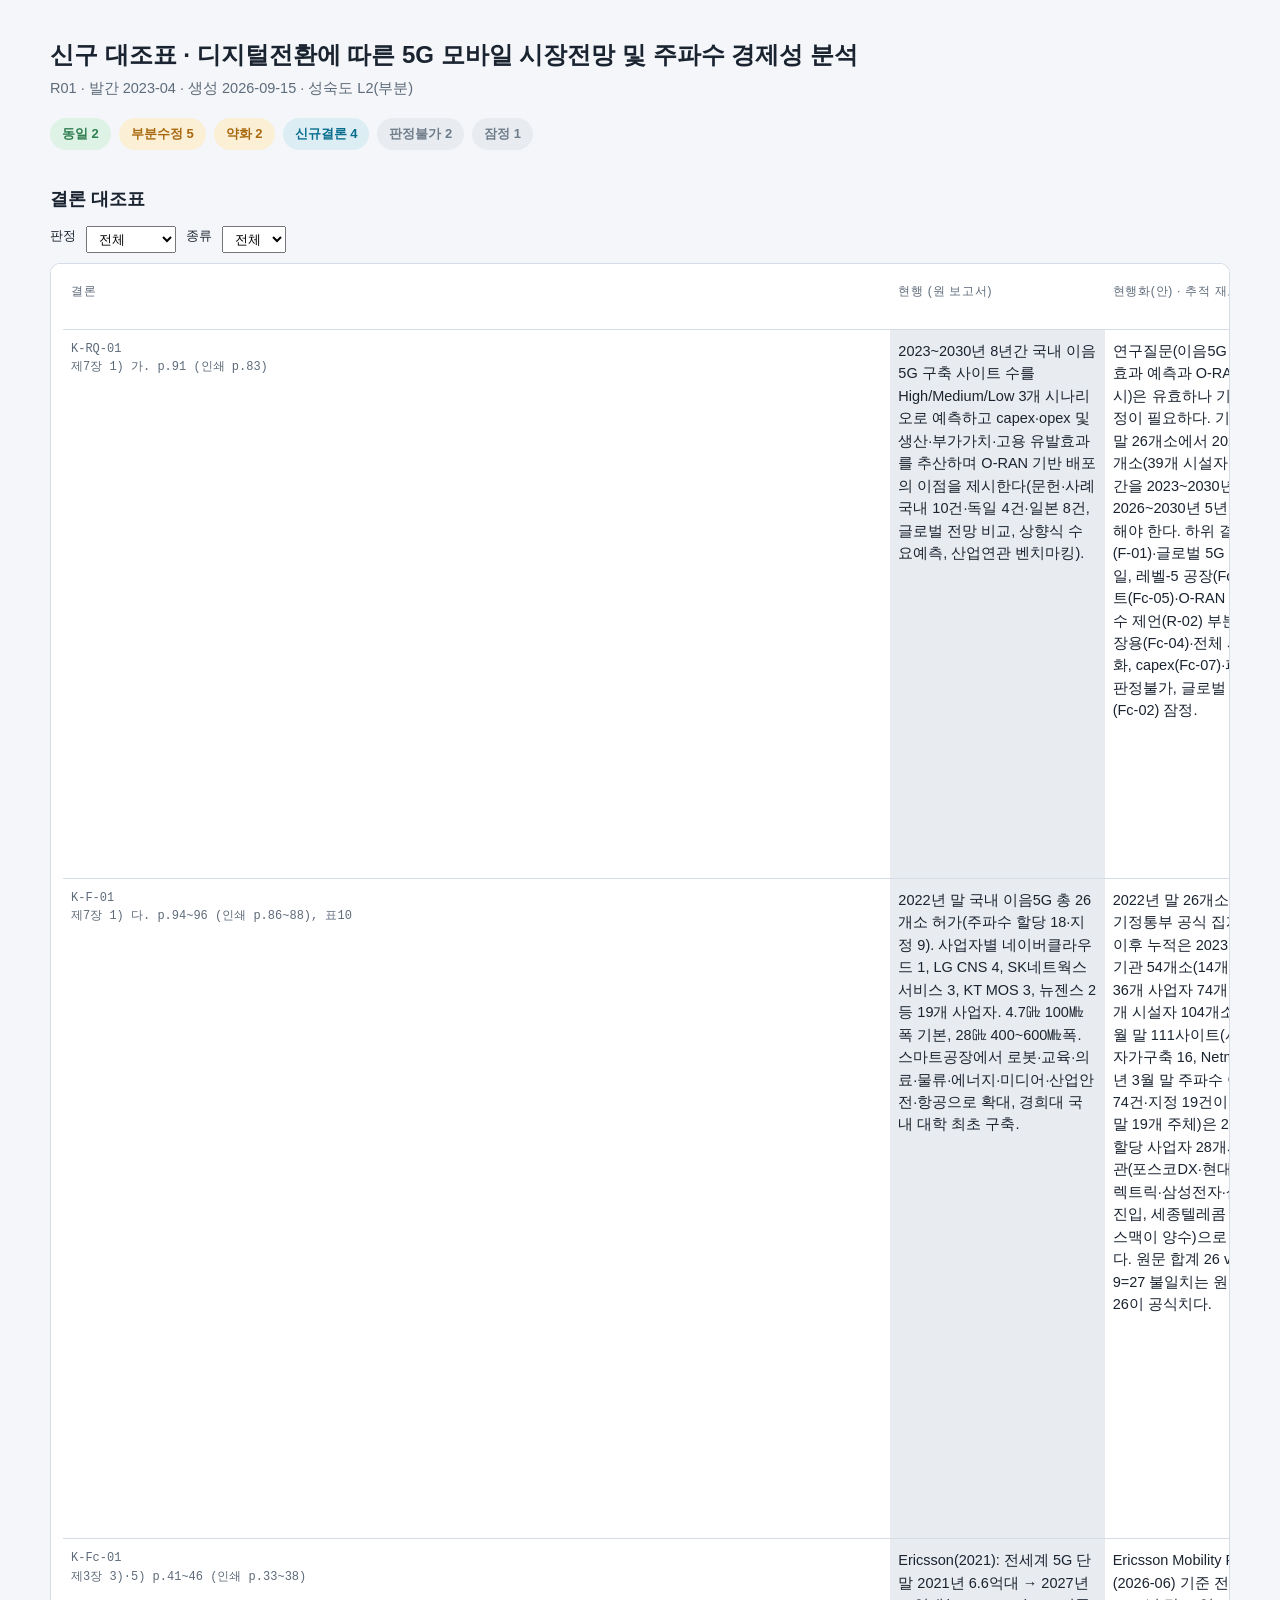
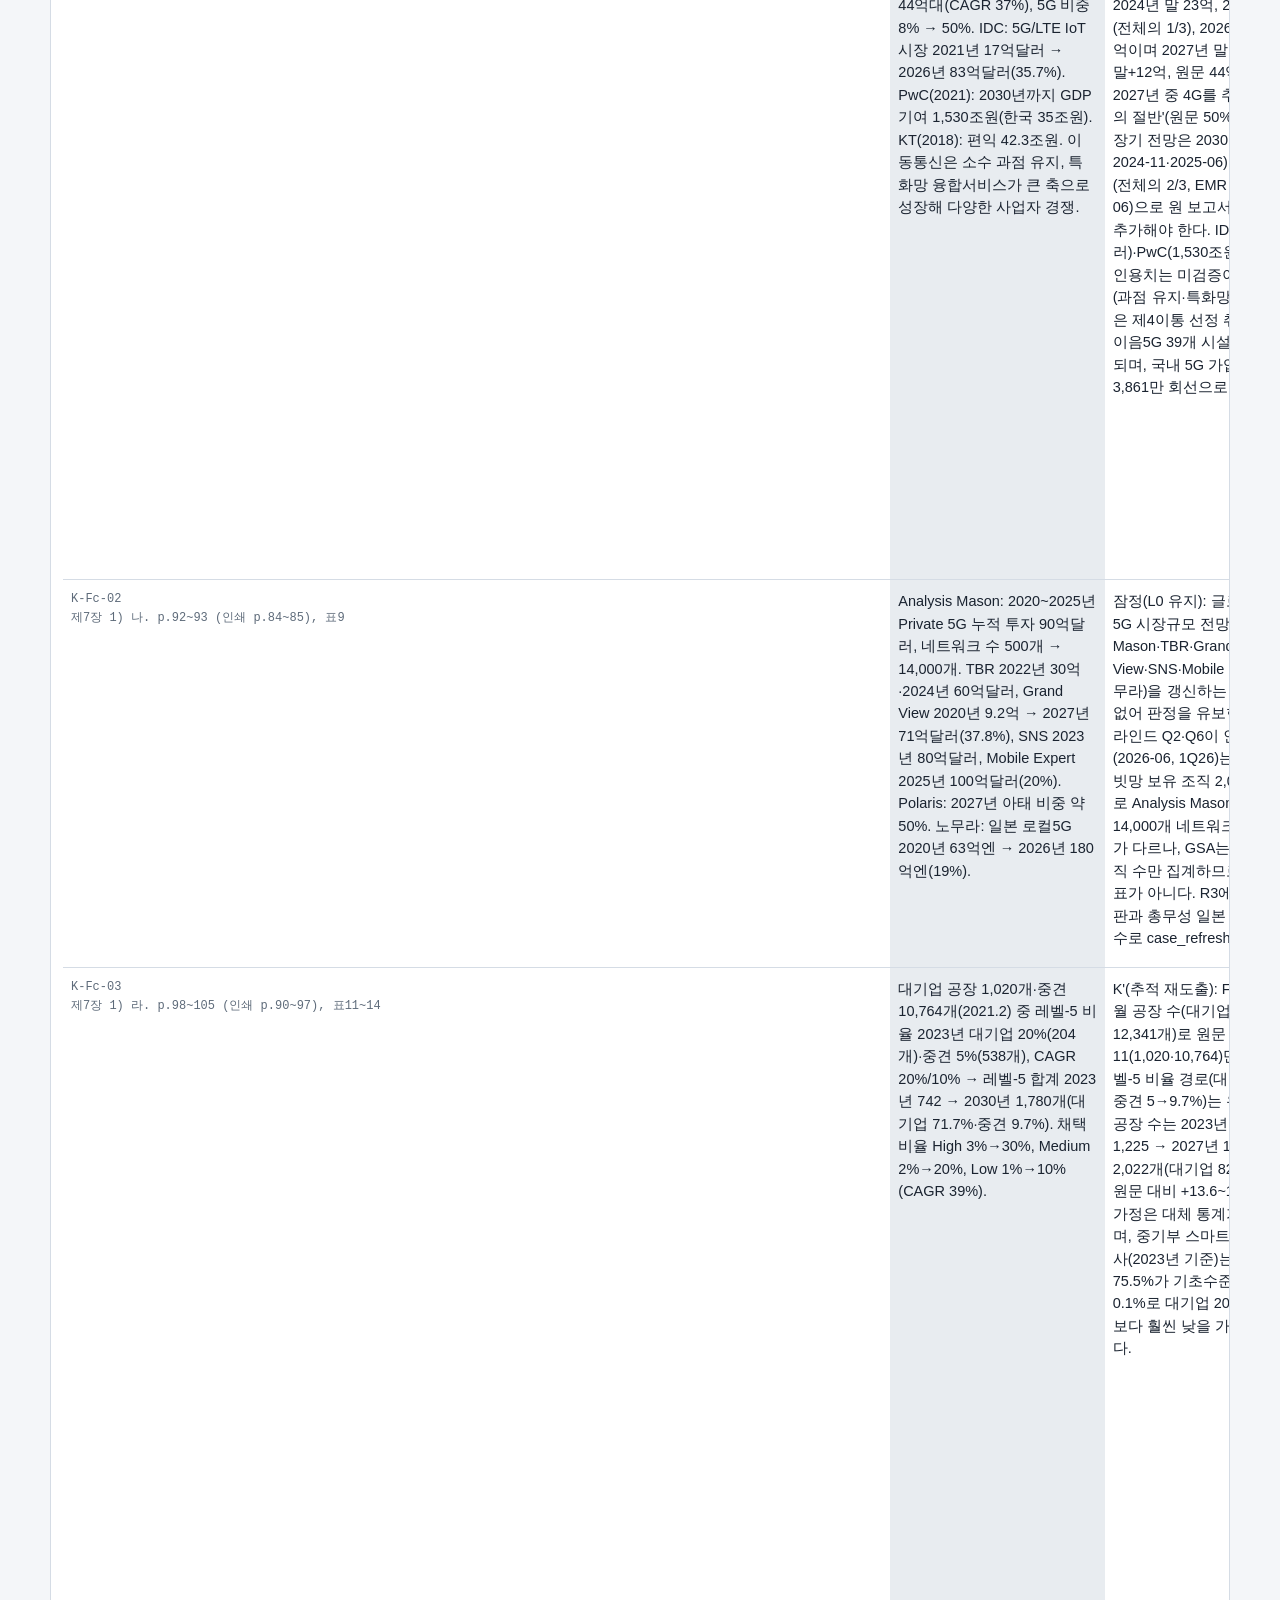
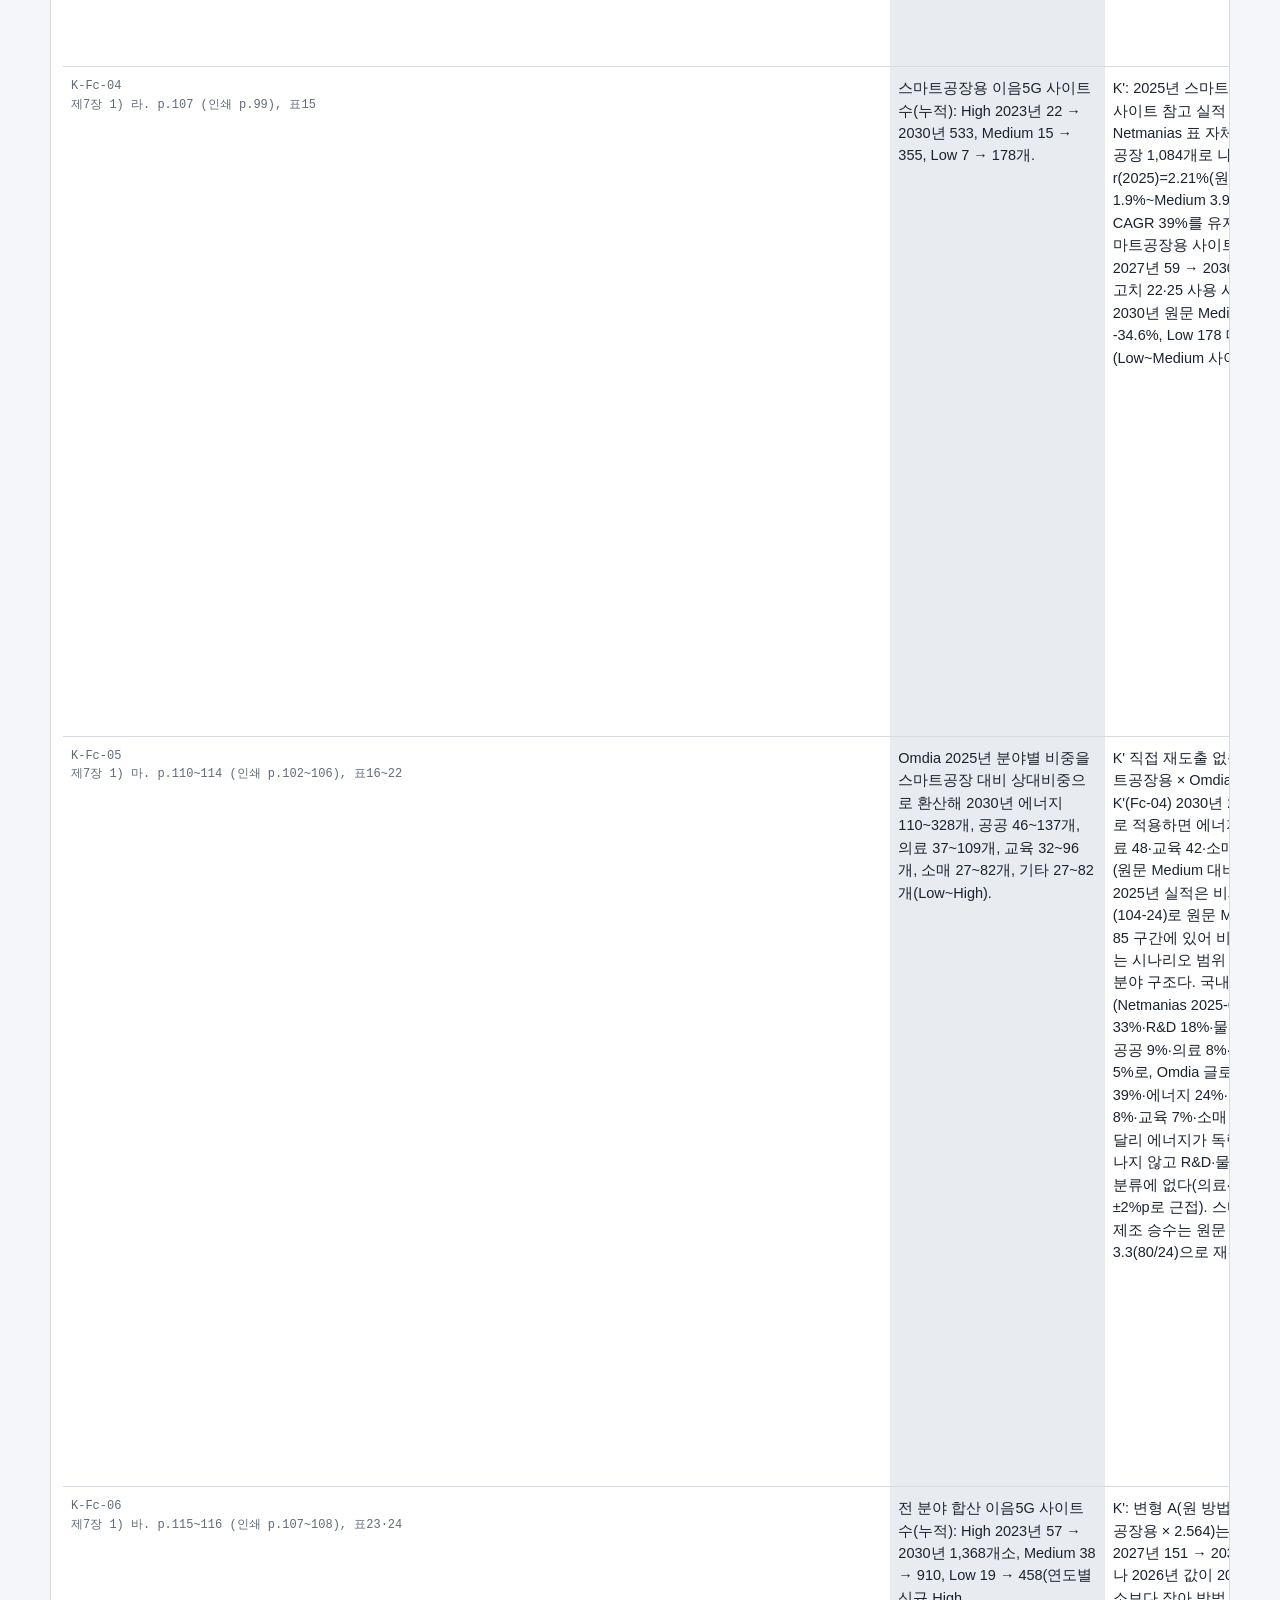
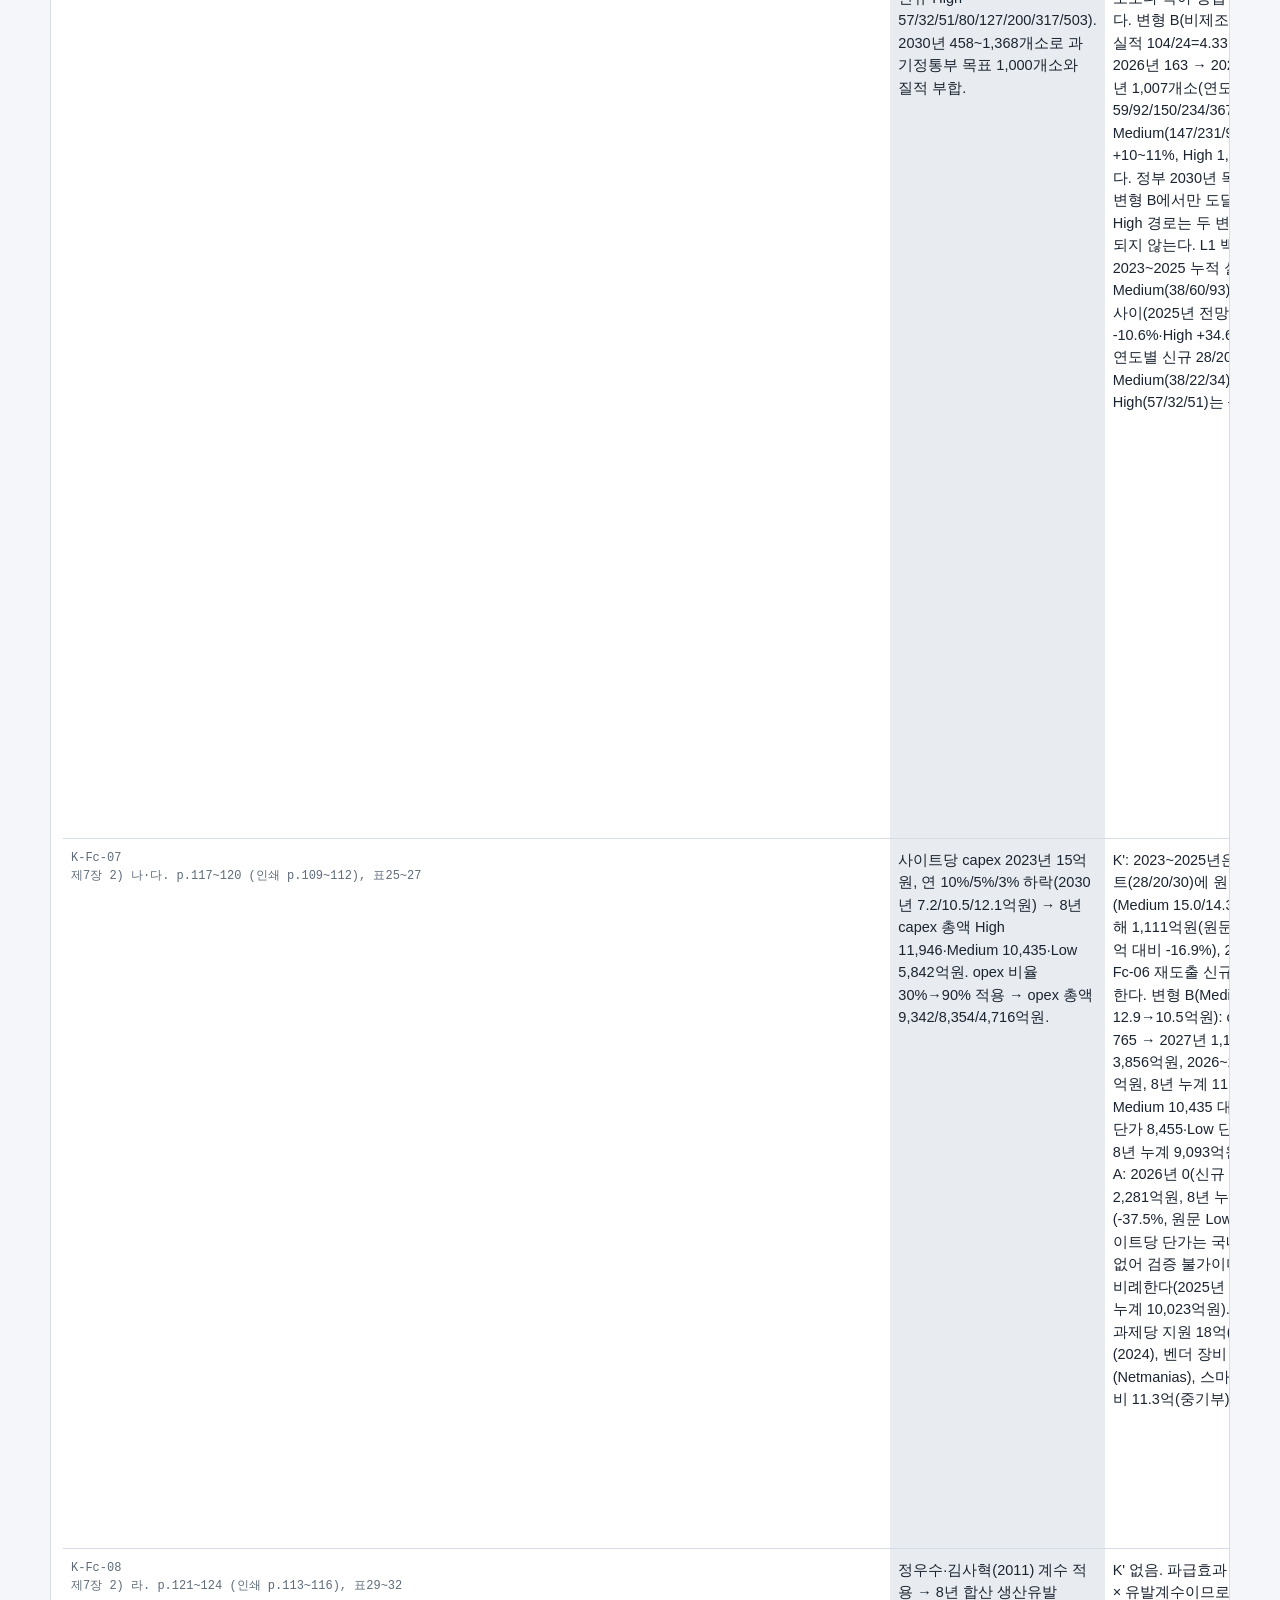
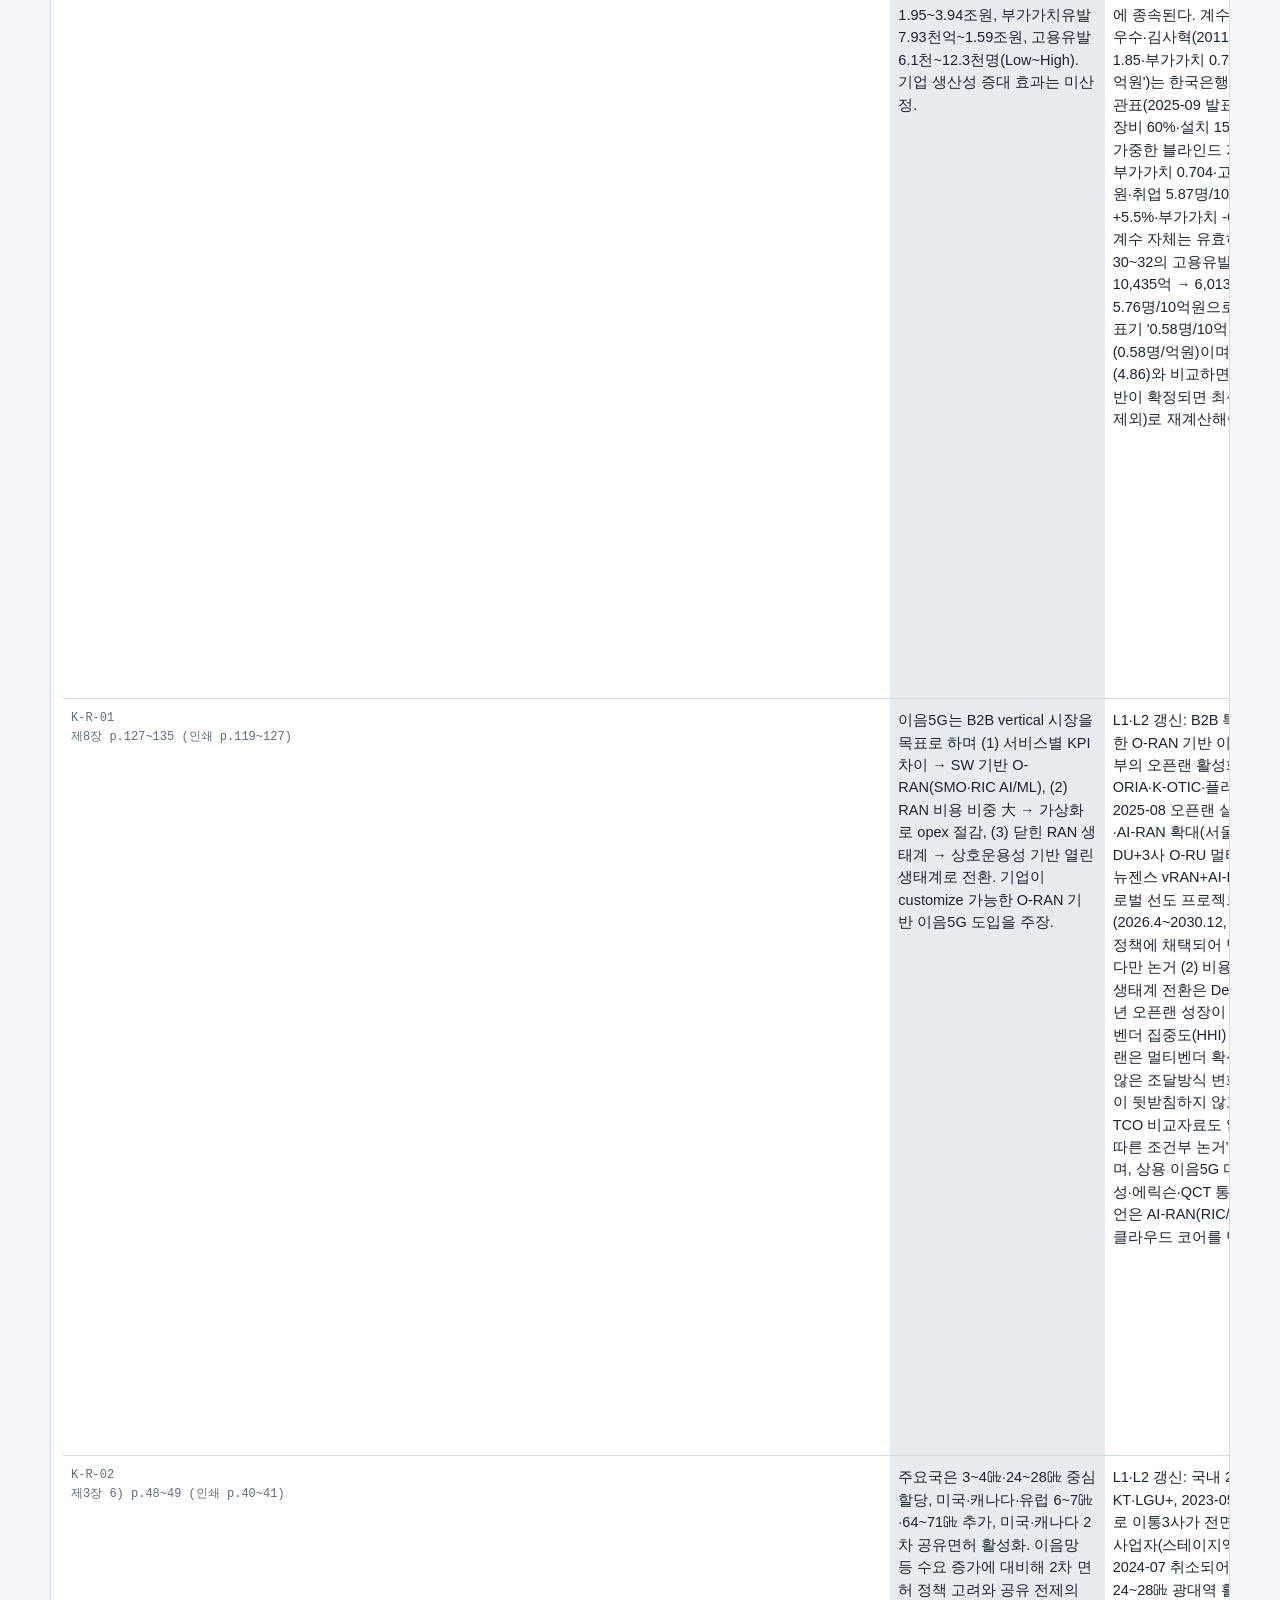
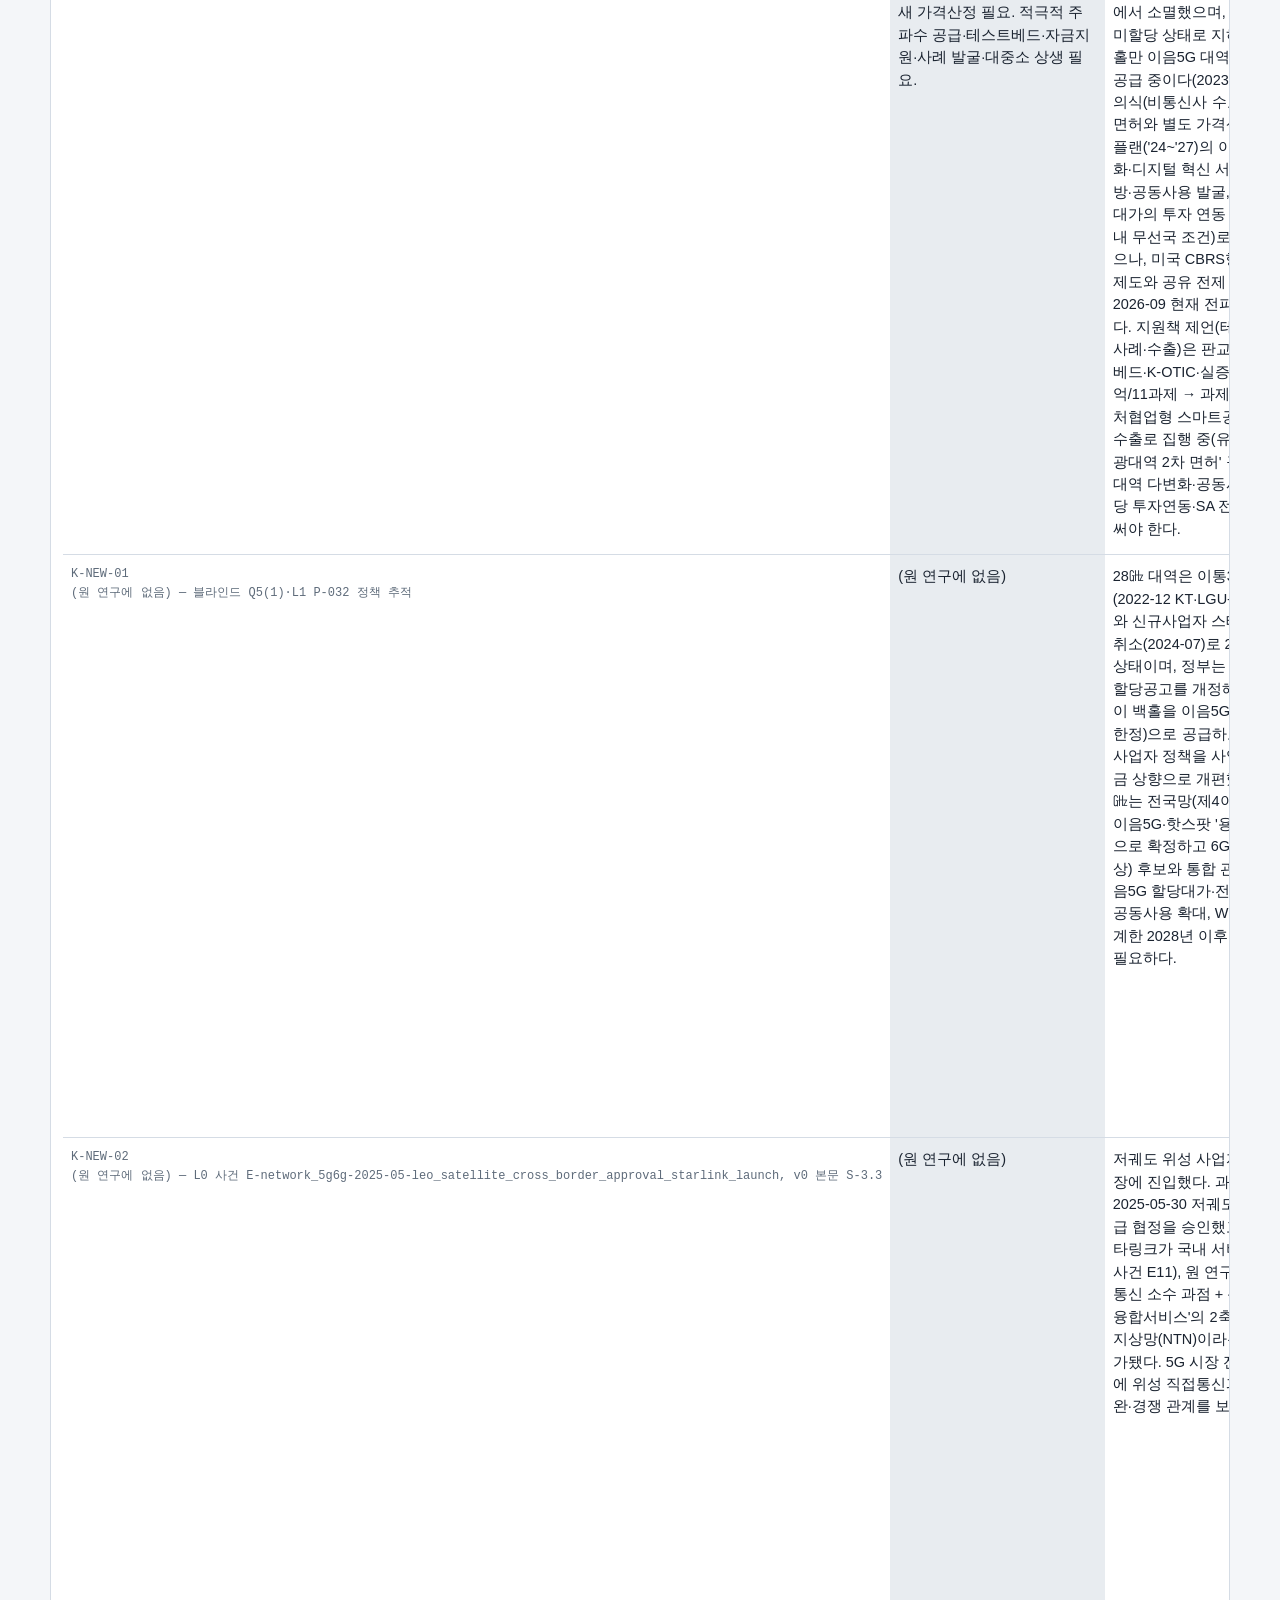
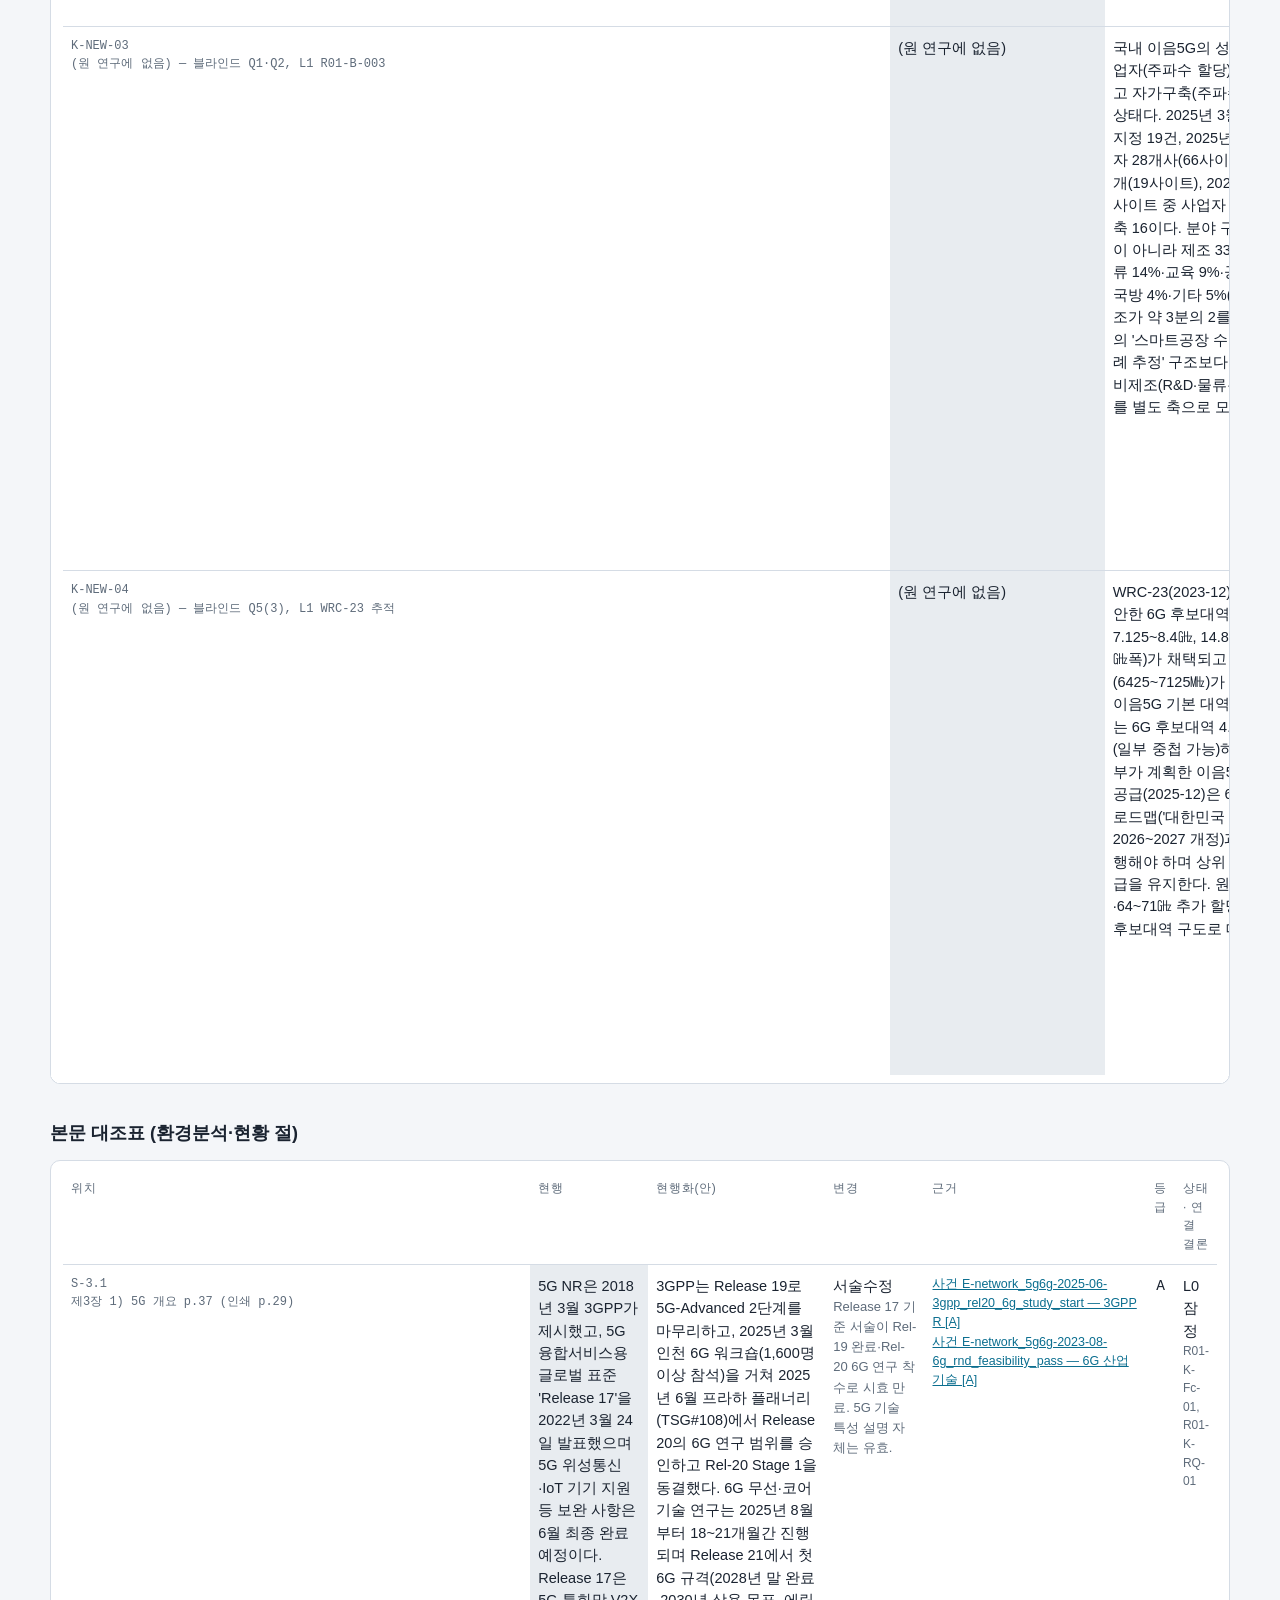
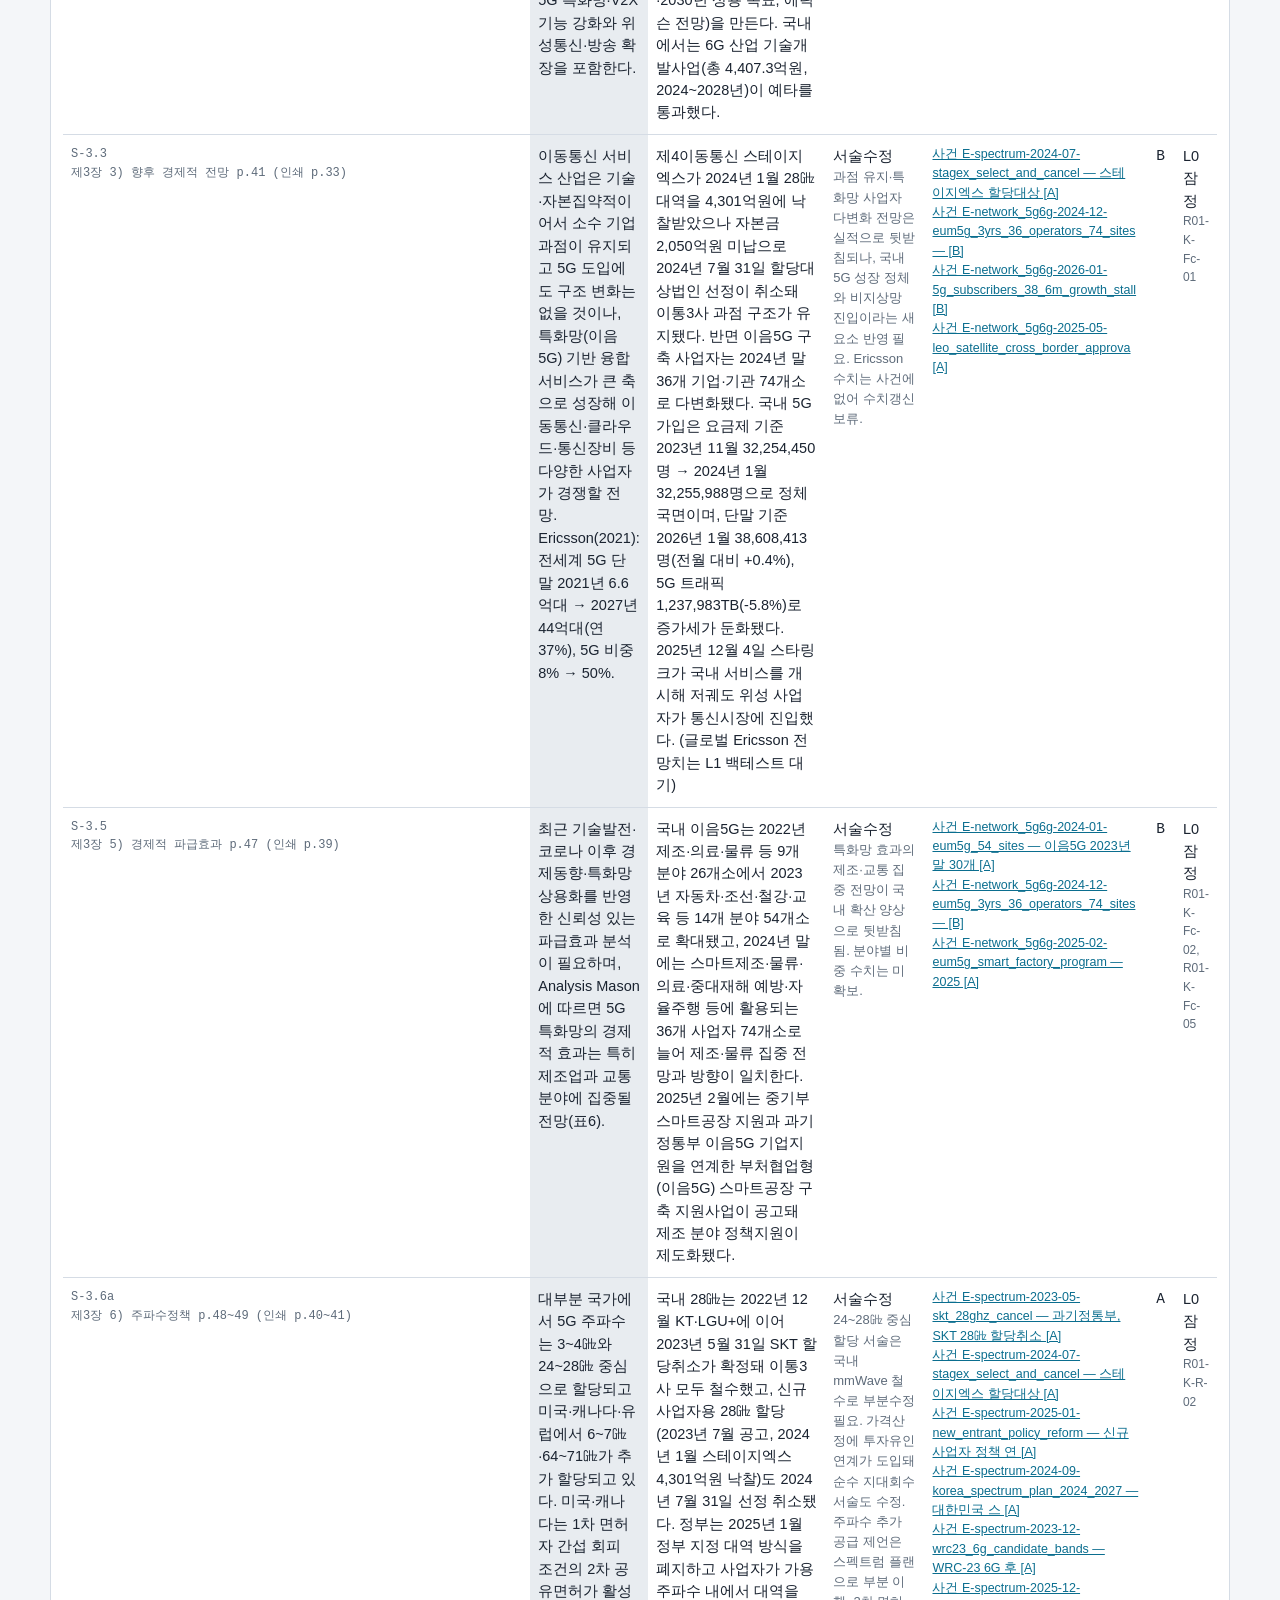
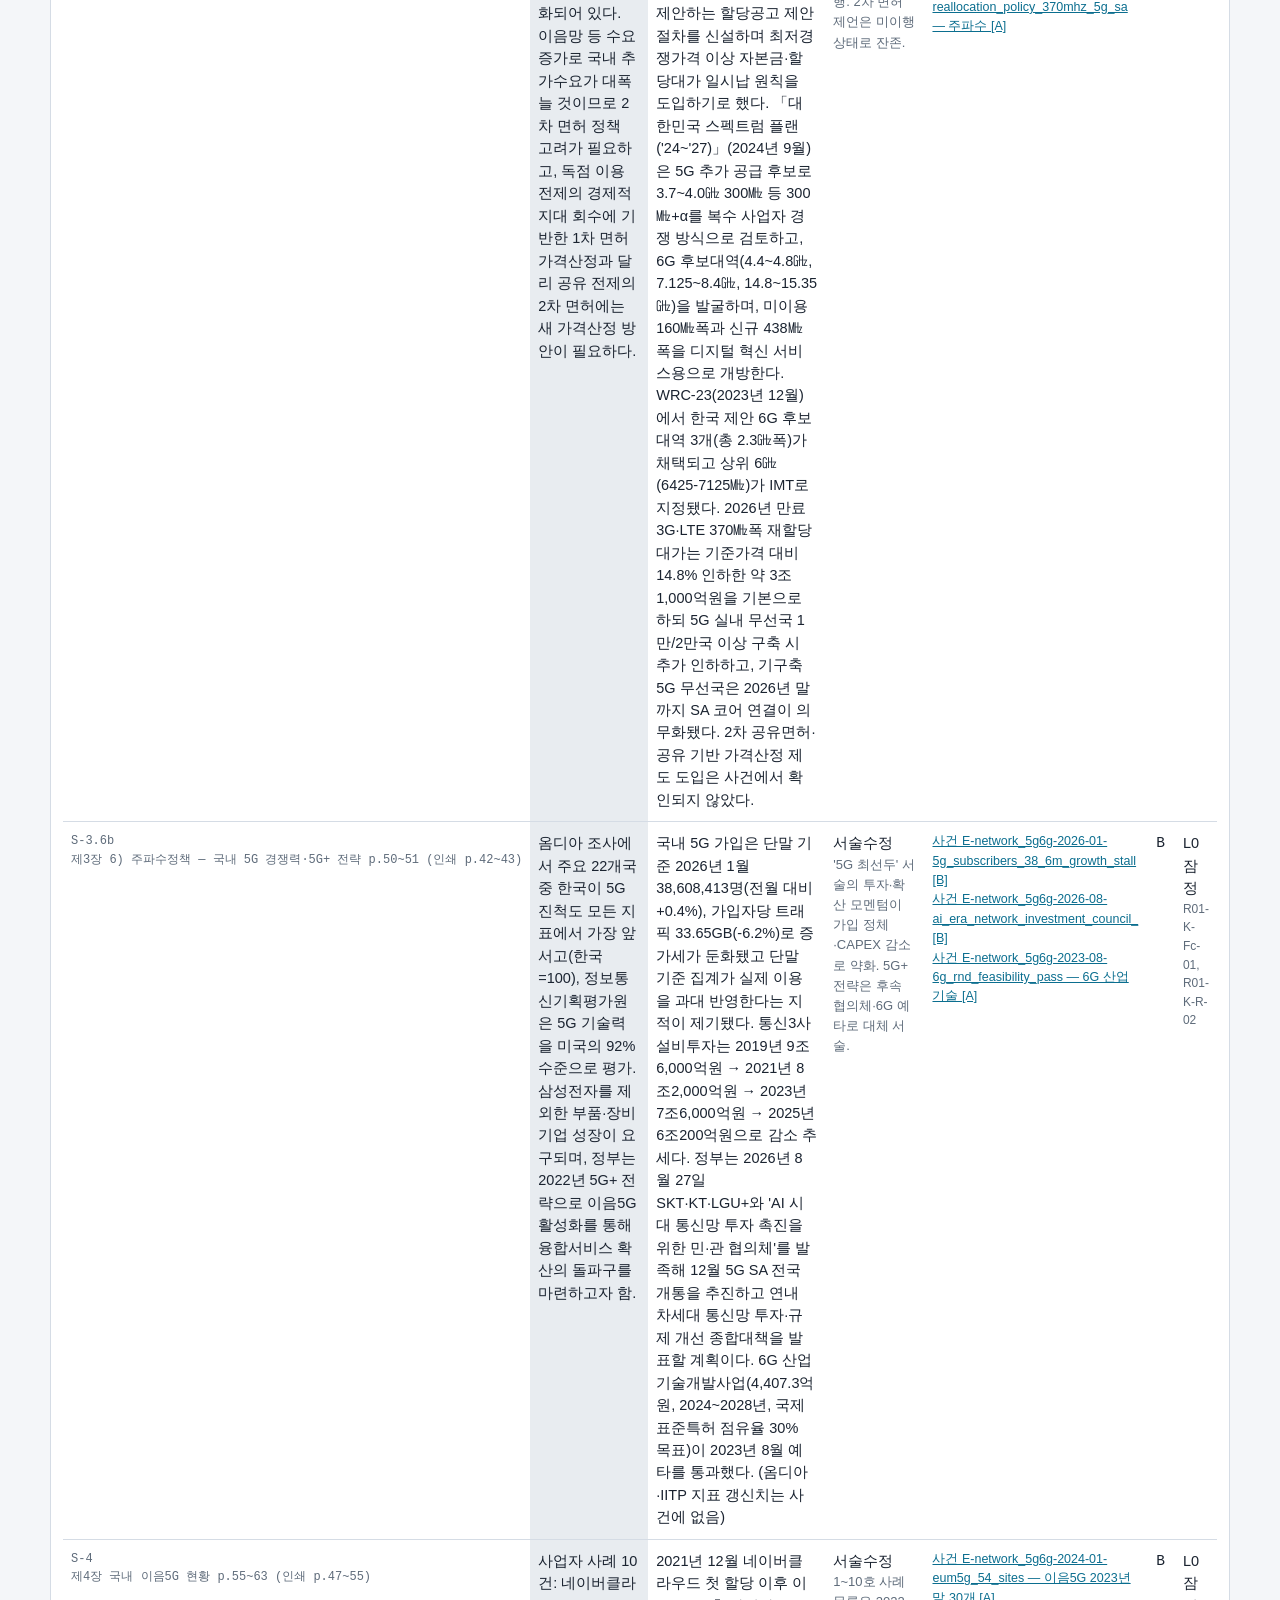
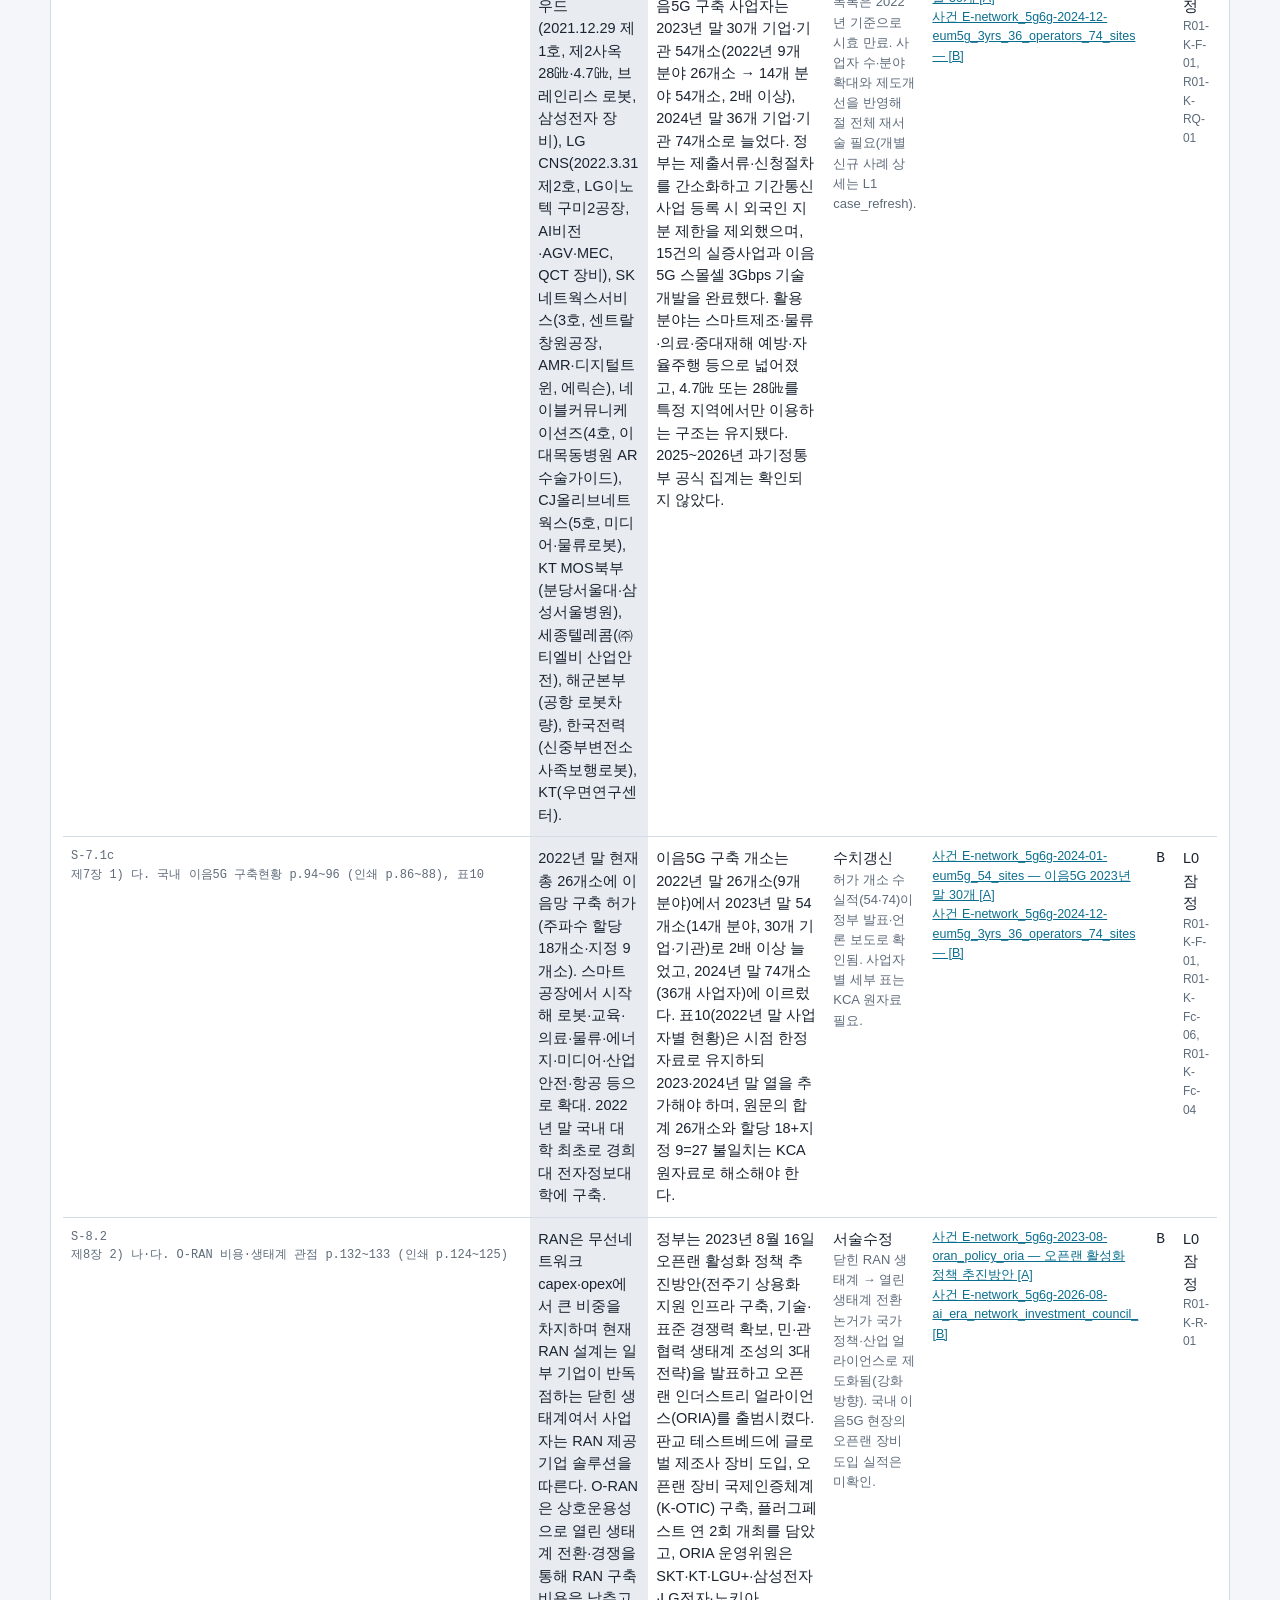
==== commit 7dbebf46: "feat: R01 샘플 최종 판정(L2 부분) + 배포 문서(README·SETUP·setup 스크립트) + 규칙집 Co-Authored-By: Claude Fable 5.1 <n" ====
--- a/reports/R01/07_report/comparison_table.html
+++ b/reports/R01/07_report/comparison_table.html
@@ -19,97 +19,125 @@
 .why{color:var(--muted);font-size:13px}.loc{font-size:12px;color:var(--muted)}
 </style><div class="wrap">
 <h1>신구 대조표 · 디지털전환에 따른 5G 모바일 시장전망 및 주파수 경제성 분석</h1>
-<p class="sub">R01 · 발간 2023-04 · 생성 2026-09-15 · 성숙도 L0</p>
-<div class="sum"><span class="p-na">잠정 12</span></div>
+<p class="sub">R01 · 발간 2023-04 · 생성 2026-09-15 · 성숙도 L2(부분)</p>
+<div class="sum"><span class="p-good">동일 2</span><span class="p-warn">부분수정 5</span><span class="p-warn">약화 2</span><span class="p-new">신규결론 4</span><span class="p-na">판정불가 2</span><span class="p-na">잠정 1</span></div>
 <h2>결론 대조표</h2>
-<div class="filters">판정 <select data-col="verdict"><option value="">전체</option><option value="">(잠정)</option></select>
+<div class="filters">판정 <select data-col="verdict"><option value="">전체</option><option value="동일">동일</option><option value="부분수정">부분수정</option><option value="신규결론">신규결론</option><option value="약화">약화</option><option value="잠정">잠정</option><option value="판정불가">판정불가</option></select>
 종류 <select data-col="kind"><option value="">전체</option><option value="F">F</option><option value="Fc">Fc</option><option value="R">R</option><option value="RQ">RQ</option></select></div>
 <div class="tw"><table id="ctab"><thead><tr><th>결론</th><th>현행 (원 보고서)</th><th>현행화(안) · 추적 재도출</th><th>블라인드 재수행</th><th>판정 · 왜</th><th>근거</th><th>등급</th><th>상태</th></tr></thead>
-<tbody><tr data-verdict="" data-kind="RQ">
+<tbody><tr data-verdict="부분수정" data-kind="RQ">
 <td class="k">K-RQ-01<div class="loc">제7장 1) 가. p.91 (인쇄 p.83)</div></td>
 <td class="old">2023~2030년 8년간 국내 이음5G 구축 사이트 수를 High/Medium/Low 3개 시나리오로 예측하고 capex·opex 및 생산·부가가치·고용 유발효과를 추산하며 O-RAN 기반 배포의 이점을 제시한다(문헌·사례 국내 10건·독일 4건·일본 8건, 글로벌 전망 비교, 상향식 수요예측, 산업연관 벤치마킹).</td>
-<td>잠정: 연구질문의 전제(P-18·P-20·P-22·P-24)가 사건 E05·E08·E10·E12로 강화되어 질문은 유효 → 유지 예상. 다만 기준선이 2022년 말 26개소에서 2024년 말 74개소(E08)로 이동했으므로 하위 결론 L1 결과에 따라 재수행 범위 결정.</td>
-<td>—</td>
-<td><span class="pill p-na">잠정</span><div class="why">P/K · 전제 5개 중 4개 강화(정책 지속·사례 확대·표준 진화), 1개 무관(해외 사례). 판정은 하위 결론 결과에 종속.</div></td>
-<td class="ev"><a href="https://eiec.kdi.re.kr/policy/materialView.do?num=246793&amp;pg=1&amp;pp=40" target="_blank" rel="noopener">사건 E-network_5g6g-2024-01-eum5g_54_sites — 이음5G 2023년 말 30개  [A]</a><a href="https://www.etnews.com/20241218000116" target="_blank" rel="noopener">사건 E-network_5g6g-2024-12-eum5g_3yrs_36_operators_74_sites — [B]</a><a href="https://www.bizinfo.go.kr/sii/siia/selectSIIA200Detail.do?pblancId=PBLN_000000000104960" target="_blank" rel="noopener">사건 E-network_5g6g-2025-02-eum5g_smart_factory_program — 2025 [A]</a><a href="https://www.3gpp.org/news-events/3gpp-news/sa-rel20" target="_blank" rel="noopener">사건 E-network_5g6g-2025-06-3gpp_rel20_6g_study_start — 3GPP R [A]</a></td>
-<td class="g">C</td><td>L0 잠정</td></tr><tr data-verdict="" data-kind="F">
+<td>연구질문(이음5G 수요·투자·파급효과 예측과 O-RAN 배포 이점 제시)은 유효하나 기준선·기간 재설정이 필요하다. 기준선을 2022년 말 26개소에서 2025년 말 실적 104개소(39개 시설자, KCA)로, 예측기간을 2023~2030년 8년에서 2026~2030년 5년으로 옮겨 재수행해야 한다. 하위 결론 L2 판정: 현황(F-01)·글로벌 5G 전망(Fc-01) 동일, 레벨-5 공장(Fc-03)·분야별 사이트(Fc-05)·O-RAN 제언(R-01)·주파수 제언(R-02) 부분수정, 스마트공장용(Fc-04)·전체 사이트(Fc-06) 약화, capex(Fc-07)·파급효과(Fc-08) 판정불가, 글로벌 Private 5G 전망(Fc-02) 잠정.</td>
+<td>블라인드 Q1~Q6이 연구질문의 6개 구성요소(현황·사이트 전망·capex/파급효과·글로벌 5G·주파수 정책·O-RAN 목표시장)를 2025년 말 104개소 앵커로 독립 재도출. 전망 방법은 상향식(공장 수×고도화 비율×채택률)+분야 배수로 원 연구와 동형이나 2030년 중심값이 원문 Medium의 약 절반(479 vs 910개소).</td>
+<td><span class="pill p-warn">부분수정</span><div class="why">P/M · 질문의 방향(이음5G 수요·투자·파급효과·O-RAN)은 유효하고 블라인드 Q1~Q6도 같은 구조(현황→상향식 사이트 전망→capex·파급효과→주파수·O-RAN 정책)로 답했으나, 전제인 기준연도(2022년 말 26개소)와 예측기간(2023~2030)이 실적(2025년 말 104개소)으로 대체되어 &#x27;조건·연도 변경&#x27;에 해당한다. 하위 11개 결론은 동일 2·부분수정 4·약화 2·판정불가 2·잠정 1로, 방법 사슬(공장 수→채택률→분야 배수→capex→파급효과)의 앵커링을 실적 기준으로 재설계해야 한다. RQ 자체에는 K&#x27;·K&#x27;&#x27;가 없어 하위 결론 판정의 집계로 판정했다.</div></td>
+<td class="ev"><a href="https://www.kca.kr/contentsView.do?pageId=www277" target="_blank" rel="noopener">KCA 5G특화망(이음5G) 페이지: 2025년 말 기준 사업자 39개·104개소 [A]</a><a href="https://eiec.kdi.re.kr/policy/materialView.do?num=246793&amp;pg=1&amp;pp=40" target="_blank" rel="noopener">과기정통부 보도자료(2024-01-03, KDI 게재): 2022년 9개 분야 26개소 → 2023년 말 3 [A]</a><a href="https://www.etnews.com/20241218000116" target="_blank" rel="noopener">전자신문(2024-12-18): 이음5G 도입 3년, 36개 사업자 74개 지역 [B]</a><a href="reports/R01/L2/traced/traced_conclusions.json" target="_blank" rel="noopener">K&#x27; 추적 재도출 — Fc-03·04·06·07 4건, 2025년 실적 앵커로 2026~2030 재도출 [C]</a><a href="reports/R01/L2/blind_output/blind_conclusions.json" target="_blank" rel="noopener">K&#x27;&#x27; 블라인드 재수행 — Q1~Q6, 2025년 말 104개소 앵커 [C]</a></td>
+<td class="g">A</td><td>L2 최종</td></tr><tr data-verdict="동일" data-kind="F">
 <td class="k">K-F-01<div class="loc">제7장 1) 다. p.94~96 (인쇄 p.86~88), 표10</div></td>
 <td class="old">2022년 말 국내 이음5G 총 26개소 허가(주파수 할당 18·지정 9). 사업자별 네이버클라우드 1, LG CNS 4, SK네트웍스서비스 3, KT MOS 3, 뉴젠스 2 등 19개 사업자. 4.7㎓ 100㎒폭 기본, 28㎓ 400~600㎒폭. 스마트공장에서 로봇·교육·의료·물류·에너지·미디어·산업안전·항공으로 확대, 경희대 국내 대학 최초 구축.</td>
-<td>잠정: 2022년 말 26개소는 과기정통부 발표(E05)와 일치해 시점 한정 사실로 유지 → 동일 예상. 현황 서술은 2023년 말 30개 기업·기관 54개소(E05, A), 2024년 말 36개 사업자 74개소(E08, B)로 수치갱신 필요. 18+9=27 내부 불일치는 L1에서 해소.</td>
-<td>—</td>
-<td><span class="pill p-na">잠정</span><div class="why">E · 근거 R01-S-002(26개소)가 정부 발표로 재확인. 전제 P-20·P-22 강화. 다만 &#x27;현재&#x27; 서술은 시효 만료.</div></td>
-<td class="ev"><a href="https://eiec.kdi.re.kr/policy/materialView.do?num=246793&amp;pg=1&amp;pp=40" target="_blank" rel="noopener">사건 E-network_5g6g-2024-01-eum5g_54_sites — 이음5G 2023년 말 30개  [A]</a><a href="https://www.etnews.com/20241218000116" target="_blank" rel="noopener">사건 E-network_5g6g-2024-12-eum5g_3yrs_36_operators_74_sites — [B]</a></td>
-<td class="g">C</td><td>L0 잠정</td></tr><tr data-verdict="" data-kind="Fc">
+<td>2022년 말 26개소(9개 분야)는 과기정통부 공식 집계와 일치한다. 이후 누적은 2023년 말 30개 기업·기관 54개소(14개 분야), 2024년 말 36개 사업자 74개소, 2025년 말 39개 시설자 104개소(KCA), 2026년 5월 말 111사이트(사업자 구축 95·자가구축 16, Netmanias)이며 2025년 3월 말 주파수 이용형태는 할당 74건·지정 19건이다. 표10(2022년 말 19개 주체)은 2025년 9월 기준 할당 사업자 28개사·지정 13개 기관(포스코DX·현대오토에버·LS일렉트릭·삼성전자·삼성SDS 등 신규 진입, 세종텔레콤 사업은 2025-07 스맥이 양수)으로 갱신이 필요하다. 원문 합계 26 vs 할당 18+지정 9=27 불일치는 원문 내부 오류이며 26이 공식치다.</td>
+<td>Q1: 2025년 말 39개 시설자·104개소(KCA). 2022년 26 → 2023년 54(+108%) → 2024년 74(+37%) → 2025년 104(+41%), 2022~2025 연평균 약 59% 성장. 2026년 5월 말 111사이트, 2026년 7월 한전KDN 신규 할당. 최근 증가는 할당(사업자 구축)이 주도하고 자가구축(지정)은 정체.</td>
+<td><span class="pill p-good">동일</span><div class="why">E · 기준 시점(2022년 말) 사실 26개소는 L1 공식 집계(과기정통부 2024-01-03, KISA 2026-03-18)와 블라인드 Q1(KDI 게재 보도자료, A)에서 모두 오차 0%로 재확인되고 방향도 같아 동일이다. 다만 &#x27;현재&#x27; 서술과 표10(19개 주체)은 시효가 만료되어 2025년 말 104개소·39개 시설자(A), 2025년 9월 할당 28개사·지정 13개 기관(B), 2026년 5월 말 111사이트(B)로 갱신해야 하며, 원문 합계 26 vs 할당 18+지정 9=27 불일치는 26이 공식치다. 결론의 방향·수치를 바꾸지 않는 본문·부록 갱신 사항이다.</div></td>
+<td class="ev"><a href="https://eiec.kdi.re.kr/policy/materialView.do?num=246793&amp;pg=1&amp;pp=40" target="_blank" rel="noopener">과기정통부 보도자료(2024-01-03, KDI 게재): 2022년 9개 분야 26개소 → 2023년 말 3 [A]</a><a href="https://www.kca.kr/contentsView.do?pageId=www277" target="_blank" rel="noopener">KCA 5G특화망(이음5G) 페이지: 2025년 말 기준 사업자 39개·104개소 [A]</a><a href="https://www.kisa.or.kr/402/form?postSeq=2578" target="_blank" rel="noopener">KISA 보도자료(2026-03-18): 5G 특화망 2022년 26개소 → 2025년 104개소(출처 KC [A]</a><a href="https://www.etnews.com/20241218000116" target="_blank" rel="noopener">전자신문(2024-12-18): 이음5G 도입 3년, 36개 사업자 74개 지역 [B]</a><a href="https://www.netmanias.com/ko/post/oneshot/15752/5g-5g-private-5g-5g/private-5g-frequency-allocation-status-in-korea" target="_blank" rel="noopener">Netmanias 국내 5G 특화망 구축 현황(2025-09-18): 할당 사업자 28개사(66사이트)·지정 [B]</a><a href="https://netmanias.com/ko/post/oneshot/16559/5g-5g-private-5g-5g/deployment-status-of-korea-s-private-5g-networks-by-region" target="_blank" rel="noopener">Netmanias(2026-05-31): 총 111사이트(사업자 구축 95·자가구축 16) [B]</a></td>
+<td class="g">A</td><td>L2 최종</td></tr><tr data-verdict="동일" data-kind="Fc">
 <td class="k">K-Fc-01<div class="loc">제3장 3)·5) p.41~46 (인쇄 p.33~38)</div></td>
 <td class="old">Ericsson(2021): 전세계 5G 단말 2021년 6.6억대 → 2027년 44억대(CAGR 37%), 5G 비중 8% → 50%. IDC: 5G/LTE IoT 시장 2021년 17억달러 → 2026년 83억달러(35.7%). PwC(2021): 2030년까지 GDP 기여 1,530조원(한국 35조원). KT(2018): 편익 42.3조원. 이동통신은 소수 과점 유지, 특화망 융합서비스가 큰 축으로 성장해 다양한 사업자 경쟁.</td>
-<td>잠정: 글로벌 전망 수치는 갱신 사건 없음 → L1 백테스트 대기(방향 불명). 정성 부분은 제4이통 스테이지엑스 선정 취소(E06)로 &#x27;과점 유지&#x27;가, 이음5G 사업자 36개(E08)로 &#x27;다양한 사업자 경쟁&#x27;이 각각 지지됨. 국내 5G 가입 정체(요금제 기준 2023.11~2024.1 약 3,225만 정체, 단말 기준 2026.1 3,860만·+0.4%, E14)와 저궤도 위성 진입(2025.12 스타링크 개시, E11)은 시장 구조 서술의 보완 요소.</td>
-<td>—</td>
-<td><span class="pill p-na">잠정</span><div class="why">P/E · 전제 P-18 강화·P-21 약화로 상쇄. 핵심 수치(Ericsson·IDC·PwC·KT)는 사건에 없어 판정 유보.</div></td>
-<td class="ev"><a href="https://www.msit.go.kr/bbs/view.do?sCode=user&amp;nttSeqNo=3184792&amp;pageIndex=&amp;searchTxt=&amp;searchOpt=ALL&amp;bbsSeqNo=94&amp;mId=113&amp;mPid=238" target="_blank" rel="noopener">사건 E-spectrum-2024-07-stagex_select_and_cancel — 스테이지엑스 할당대상 [A]</a><a href="https://www.etnews.com/20241218000116" target="_blank" rel="noopener">사건 E-network_5g6g-2024-12-eum5g_3yrs_36_operators_74_sites — [B]</a><a href="https://m.ddaily.co.kr/page/view/2026032414550870711" target="_blank" rel="noopener">사건 E-network_5g6g-2026-01-5g_subscribers_38_6m_growth_stall  [B]</a><a href="https://www.korea.kr/briefing/pressReleaseView.do?newsId=156691769" target="_blank" rel="noopener">사건 E-network_5g6g-2025-05-leo_satellite_cross_border_approva [A]</a></td>
-<td class="g">C</td><td>L0 잠정</td></tr><tr data-verdict="" data-kind="Fc">
+<td>Ericsson Mobility Report 최신판(2026-06) 기준 전세계 5G 가입은 2024년 말 23억, 2025년 말 약 29억(전체의 1/3), 2026년 1분기 말 31억이며 2027년 말 약 41억(2025년 말+12억, 원문 44억 대비 -7%)으로 2027년 중 4G를 추월해 전체의 &#x27;거의 절반&#x27;(원문 50% 유지)에 이른다. 장기 전망은 2030년 말 63억(EMR 2024-11·2025-06)·2031년 말 64억(전체의 2/3, EMR 2025-11·2026-06)으로 원 보고서에 없던 정보를 추가해야 한다. IDC(2026년 83억달러)·PwC(1,530조원)·KT(42.3조원) 인용치는 미검증이다. 정성 서술(과점 유지·특화망 사업자 다변화)은 제4이통 선정 취소(2024-07)와 이음5G 39개 시설자(2025)로 지지되며, 국내 5G 가입은 2026년 1월 3,861만 회선으로 정체 국면이다.</td>
+<td>Q4: EMR 2026-06 기준 2025년 말 29억(1/3), 2026년 2분기 약 33억, 2027년 말 약 41억(전체 약 89억의 46%), 2031년 말 64억(2/3). 2027·2031 선형 보간으로 2030년 말 약 58억(62%), GSMA ME2026은 2030년 57%(약 55억)로 57~62%에 수렴. 5G SA 가입 2031년 39억(5G의 60%). 국내 2026년 1월 5G 3,861만 회선.</td>
+<td><span class="pill p-good">동일</span><div class="why">E · 핵심 수치(2027년 전세계 5G 가입)는 원문 44억 대비 L1 최신 Ericsson 전망 41억(-6.8%)·블라인드 Q4 41억(-6.8%)으로 ±10% 이내이고, 비중 50%도 &#x27;거의 절반&#x27;·46%로 일치하며 방향(급성장)이 같아 동일이다. 실적(2024년 말 23억·2025년 말 29억)은 2021년판 CAGR 경로보다 앞서 조기 확산은 오히려 빨랐다. 2030년 값은 블라인드 보간 58억과 Ericsson 직접 전망 63억이 7.9% 차이 나므로 후자를 채택하고, 2030~2031년 장기치(63~64억·2/3)·5G SA·국내 정체(2026년 1월 3,861만 회선)를 보완 서술한다. IDC·PwC·KT 인용치는 미검증으로 남는다.</div></td>
+<td class="ev"><a href="https://www.ericsson.com/en/press-releases/2026/6/ericsson-mobility-report-5g-subscriptions-top-three-billion-as-uplink-gains-momentum" target="_blank" rel="noopener">Ericsson EMR(2026-06-16): 2026년 1분기 말 5G 31억, 2031년 말 64억(2/ [A]</a><a href="https://www.ericsson.com/en/reports-and-papers/mobility-report/dataforecasts/mobile-subscriptions-outlook" target="_blank" rel="noopener">Ericsson Mobile subscriptions outlook(2026-06판): 2027년 말 5G  [A]</a><a href="https://www.ericsson.com/en/reports-and-papers/mobility-report/reports/november-2025" target="_blank" rel="noopener">Ericsson EMR(2025-11): 2025년 말 29억(1/3), 2031년 64억(약 2/3) [A]</a><a href="https://www.ericsson.com/en/press-releases/2025/6/emr-june-2025-highlights-growing-monetization-appeal-of-5g-fixed-wireless-access" target="_blank" rel="noopener">Ericsson EMR(2025-06-24): 2025년 말 29억, 2030년 말 63억 [A]</a><a href="https://telecomlead.com/5g/gsma-forecast-5g-to-reach-57-of-global-mobile-connections-by-2030-driving-11-3-trillion-economic-impact-124913" target="_blank" rel="noopener">GSMA Mobile Economy 2026: 2030년 5G 연결 비중 57%(약 55억) [B]</a><a href="https://m.ddaily.co.kr/page/view/2026032414550870711" target="_blank" rel="noopener">디지털데일리(2026-03-24): 국내 5G 가입 2026년 1월 38,608,413 회선(+0.4%),  [B]</a></td>
+<td class="g">A</td><td>L2 최종</td></tr><tr data-verdict="잠정" data-kind="Fc">
 <td class="k">K-Fc-02<div class="loc">제7장 1) 나. p.92~93 (인쇄 p.84~85), 표9</div></td>
 <td class="old">Analysis Mason: 2020~2025년 Private 5G 누적 투자 90억달러, 네트워크 수 500개 → 14,000개. TBR 2022년 30억·2024년 60억달러, Grand View 2020년 9.2억 → 2027년 71억달러(37.8%), SNS 2023년 80억달러, Mobile Expert 2025년 100억달러(20%). Polaris: 2027년 아태 비중 약 50%. 노무라: 일본 로컬5G 2020년 63억엔 → 2026년 180억엔(19%).</td>
-<td>잠정: 글로벌·일본 시장규모 전망을 갱신하는 사건이 없어 판정 유보(방향 불명). 전제 P-26(제조·교통 집중)은 국내 확산 양상(스마트제조·물류·의료, E08·E05)으로 방향 일치. L1 case_refresh 결과에 따라 결정.</td>
-<td>—</td>
-<td><span class="pill p-na">잠정</span><div class="why">E · 근거 5건 모두 글로벌 분석기관 전망으로 사건 범위 밖. 전제는 강화.</div></td>
-<td class="ev"><a href="https://www.etnews.com/20241218000116" target="_blank" rel="noopener">사건 E-network_5g6g-2024-12-eum5g_3yrs_36_operators_74_sites — [B]</a><a href="https://eiec.kdi.re.kr/policy/materialView.do?num=246793&amp;pg=1&amp;pp=40" target="_blank" rel="noopener">사건 E-network_5g6g-2024-01-eum5g_54_sites — 이음5G 2023년 말 30개  [A]</a></td>
-<td class="g">C</td><td>L0 잠정</td></tr><tr data-verdict="" data-kind="Fc">
+<td>잠정(L0 유지): 글로벌·일본 Private 5G 시장규모 전망(Analysis Mason·TBR·Grand View·SNS·Mobile Expert·Polaris·노무라)을 갱신하는 L1 검증·K&#x27;·K&#x27;&#x27;가 없어 판정을 유보한다. 참고로 블라인드 Q2·Q6이 인용한 GSA 집계(2026-06, 1Q26)는 전세계 프라이빗망 보유 조직 2,003개(5G 49%)로 Analysis Mason의 &#x27;2025년 약 14,000개 네트워크&#x27; 전망과 자릿수가 다르나, GSA는 공개 확인된 조직 수만 집계하므로 직접 대조 지표가 아니다. R3에서 각 기관 최신판과 총무성 일본 로컬5G 면허 건수로 case_refresh해야 한다.</td>
+<td>(직접 대응 항목 없음) Q2·Q6 입력: GSA 글로벌 프라이빗망 2,003개 조직(제조 387·교육연구 171·광업 146·국방 130·시험랩 119·전력 119, 제조 비중 19.3%), 1Q26.</td>
+<td><span class="pill p-na">잠정</span><div class="why">E · 근거 5건이 모두 글로벌 분석기관 전망으로 L1 검증 범위에 포함되지 않았고 K&#x27;·K&#x27;&#x27;도 없어 판정 근거가 부족하다. 블라인드의 GSA 2,003개 조직(B)은 집계 정의가 달라 14,000개 전망의 적중 여부를 판단할 수 없고, 국내 실적(104개소)만으로 글로벌 전망을 판정할 수 없으므로 규칙(K&#x27;·K&#x27;&#x27; 없는 결론은 잠정 유지)에 따라 v0 잠정 상태(L0 keep_likelihood 중간·방향 불명)를 유지한다.</div></td>
+<td class="ev"><a href="https://gsacom.com/paper/private-mobile-networks-june-2026/" target="_blank" rel="noopener">GSA Private Mobile Networks(2026-06, 1Q26): 프라이빗망 보유 조직 2,00 [B]</a><a href="https://eiec.kdi.re.kr/policy/materialView.do?num=246793&amp;pg=1&amp;pp=40" target="_blank" rel="noopener">과기정통부 보도자료(2024-01-03, KDI 게재): 2022년 9개 분야 26개소 → 2023년 말 3 [A]</a><a href="https://www.etnews.com/20241218000116" target="_blank" rel="noopener">전자신문(2024-12-18): 이음5G 도입 3년, 36개 사업자 74개 지역 [B]</a></td>
+<td class="g">C</td><td>L0 잠정</td></tr><tr data-verdict="부분수정" data-kind="Fc">
 <td class="k">K-Fc-03<div class="loc">제7장 1) 라. p.98~105 (인쇄 p.90~97), 표11~14</div></td>
 <td class="old">대기업 공장 1,020개·중견 10,764개(2021.2) 중 레벨-5 비율 2023년 대기업 20%(204개)·중견 5%(538개), CAGR 20%/10% → 레벨-5 합계 2023년 742 → 2030년 1,780개(대기업 71.7%·중견 9.7%). 채택비율 High 3%→30%, Medium 2%→20%, Low 1%→10%(CAGR 39%).</td>
-<td>잠정: 전제 P-02가 사건 E10(중소·중견 대상 이음5G 스마트공장 지원사업)으로 약화(수요처 범위 재정의 필요), P-05가 E05·E08(2024년 신규 20개소로 증가폭 둔화)로 약화. 레벨-5 비율·CAGR(P-03)은 검증 사건 없음(불명). 상·하향 요인이 공존해 방향 불명 → L1 model_rerun 대기.</td>
-<td>—</td>
-<td><span class="pill p-na">잠정</span><div class="why">P · 전제 8개 중 약화 2(P-02·P-05), 불명 3(P-03·P-04·P-25), 무관 3(P-01·P-06·P-12). 핵심 가정(레벨-5 수)은 사건으로 검증 불가.</div></td>
-<td class="ev"><a href="https://www.bizinfo.go.kr/sii/siia/selectSIIA200Detail.do?pblancId=PBLN_000000000104960" target="_blank" rel="noopener">사건 E-network_5g6g-2025-02-eum5g_smart_factory_program — 2025 [A]</a><a href="https://eiec.kdi.re.kr/policy/materialView.do?num=246793&amp;pg=1&amp;pp=40" target="_blank" rel="noopener">사건 E-network_5g6g-2024-01-eum5g_54_sites — 이음5G 2023년 말 30개  [A]</a><a href="https://www.etnews.com/20241218000116" target="_blank" rel="noopener">사건 E-network_5g6g-2024-12-eum5g_3yrs_36_operators_74_sites — [B]</a></td>
-<td class="g">C</td><td>L0 잠정</td></tr><tr data-verdict="" data-kind="Fc">
+<td>K&#x27;(추적 재도출): FEMIS 2025년 10월 공장 수(대기업 1,151개·중기업 12,341개)로 원문 표11(1,020·10,764)만 교체하고 레벨-5 비율 경로(대기업 20→71.7%, 중견 5→9.7%)는 유지하면 레벨-5 공장 수는 2023년 847 → 2026년 1,225 → 2027년 1,379 → 2030년 2,022개(대기업 825+중견 1,197)로 원문 대비 +13.6~14.6%다. 단 비율 가정은 대체 통계가 없어 미검증이며, 중기부 스마트제조혁신 실태조사(2023년 기준)는 도입기업의 75.5%가 기초수준·제조AI 도입 0.1%로 대기업 20%·중견 5% 가정보다 훨씬 낮을 가능성을 시사한다.</td>
+<td>Q2(정의 상이, 참고): 대·중견 제조공장 약 3,373개(중견 2,123+대기업 약 1,250) × 고도화(중간2 이상·IoT/CPS) 비율 23.7%(2025)→35%(2030)로 고도화 공장 수 2025년 799 → 2026년 860 → 2027년 948 → 2030년 1,303개(원문 2030년 1,780 대비 -26.8%).</td>
+<td><span class="pill p-warn">부분수정</span><div class="why">E/P · 방향(증가)은 같고 K&#x27;는 공장 수 갱신(FEMIS 2025-10: 대기업 1,151·중기업 12,341)만으로 2030년 1,780 → 2,022개(+13.6%), 2026년 +14.6%, 2027년 +13.9%로 10~30% 구간이라 부분수정이다. 블라인드 Q2는 정의(고도화=중간2 이상·IoT/CPS)를 달리해 2030년 1,303개(-26.8%)로 부호가 반대이지만 역시 10~30% 구간이며, K&#x27;와 K&#x27;&#x27;가 반대 방향이므로 규칙상 동일은 줄 수 없다. 핵심 전제 P-03(레벨-5 비율 대기업 20%·중견 5%, CAGR 20%/10%)은 공식 통계로 검증되지 않았고 실태조사(도입기업 75.5% 기초수준·제조AI 0.1%, A/B)는 과대 가능성을 시사하므로 R3에서 중기부 수준확인제 통계로 비율을 실측해야 한다.</div></td>
+<td class="ev"><a href="https://www.data.go.kr/data/3041646/fileData.do" target="_blank" rel="noopener">한국산업단지공단 FEMIS 공장등록현황(2025-10): 대기업 1,151·중견 357·중기업 12,341개 [A]</a><a href="원 보고서 p.102(표12)" target="_blank" rel="noopener">레벨-5 비율 경로(대기업 20→71.7%, 중견 5→9.7%) — 대체 통계 없어 원문 유지 [C]</a><a href="https://m.korea.kr/briefing/pressReleaseView.do?newsId=156686561&amp;pWise=mSub&amp;pWiseSub=C3" target="_blank" rel="noopener">중기부 제1차 스마트제조혁신 실태조사(2025-04-28 발표, 2023년 기준): 공장 보유 중소·중견 제 [A]</a><a href="https://www.hankyung.com/article/202504280690i" target="_blank" rel="noopener">한국경제(2025-04-28): 스마트공장 수준 기초 75.5%, 중간 이상 중견 40.3%·중기업 29.0 [B]</a><a href="https://www.venturesquare.net/966944" target="_blank" rel="noopener">벤처스퀘어(2025-04-28): 실태조사 — 도입기업 75.5% 기초수준, 제조AI 0.1%, 평균 도입비 [B]</a><a href="reports/R01/L2/blind_output/blind_conclusions.json" target="_blank" rel="noopener">K&#x27;&#x27; 블라인드 재수행 — Q2 고도화 공장 수 2030년 1,303개(정의 상이) [C]</a></td>
+<td class="g">C</td><td>L2 최종</td></tr><tr data-verdict="약화" data-kind="Fc">
 <td class="k">K-Fc-04<div class="loc">제7장 1) 라. p.107 (인쇄 p.99), 표15</div></td>
 <td class="old">스마트공장용 이음5G 사이트 수(누적): High 2023년 22 → 2030년 533, Medium 15 → 355, Low 7 → 178개.</td>
-<td>잠정: 근거 R01-F-016이 사건 E05(2023년 말 54개소)·E08(2024년 말 74개소)의 총량과 직접 닿으나 스마트공장 분야 분해치는 사건에 없음 → 방향 불명. 전제 P-05(채택비율 CAGR 39%)는 2024년 신규 증가 둔화로 약화(하향 신호). L1에서 KCA 분야별 실적으로 백테스트.</td>
-<td>—</td>
-<td><span class="pill p-na">잠정</span><div class="why">P/E · 전제 P-05 약화, P-03 불명. 근거 수치는 분야별 실적이 있어야 대조 가능.</div></td>
-<td class="ev"><a href="https://eiec.kdi.re.kr/policy/materialView.do?num=246793&amp;pg=1&amp;pp=40" target="_blank" rel="noopener">사건 E-network_5g6g-2024-01-eum5g_54_sites — 이음5G 2023년 말 30개  [A]</a><a href="https://www.etnews.com/20241218000116" target="_blank" rel="noopener">사건 E-network_5g6g-2024-12-eum5g_3yrs_36_operators_74_sites — [B]</a></td>
-<td class="g">C</td><td>L0 잠정</td></tr><tr data-verdict="" data-kind="Fc">
+<td>K&#x27;: 2025년 스마트공장(제조·철강) 사이트 참고 실적 24개소(22~25, Netmanias 표 자체 분류)를 레벨-5 공장 1,084개로 나눈 채택률 r(2025)=2.21%(원문 Low 1.9%~Medium 3.9% 사이)에 원문 CAGR 39%를 유지해 적용하면 스마트공장용 사이트는 2026년 38 → 2027년 59 → 2030년 232개소(참고치 22·25 사용 시 213~242)로, 2030년 원문 Medium 355 대비 -34.6%, Low 178 대비 +30%(Low~Medium 사이)다.</td>
+<td>Q2: 제조(스마트공장) 사이트 2025년 34개(104×33%) → 2026년 High 52/Medium 47/Low 43 → 2027년 76/64/55 → 2030년 196/137/98개. 채택률은 고도화 공장 대비 4.3%(2025)에서 2030년 High 15%·Medium 10.5%·Low 7.5%로 원문(30/20/10%)의 절반 수준.</td>
+<td><span class="pill p-warn">약화</span><div class="why">E/P · 방향(증가)은 같으나 2030년 중심값이 K&#x27; 232개소(원문 Medium 355 대비 -34.6%), 블라인드 Medium 137개소(-61.4%)·High 196(원문 High 533 대비 -63.2%)으로 두 재도출 모두 20% 이상 감소해 약화다. 2025년 실적 참고치(Netmanias 자체 분류 22~25개소, 블라인드 34개소=104×33%)가 함의하는 채택률(2.2~4.3%)은 원문 High(5.8%)에 못 미치고, 전제 P-05의 2030년 채택률 30/20/10%는 블라인드에서 15/10.5/7.5%로 절반이다. 참고치를 상단(25)으로 잡아도 2030년 242개소(-31.8%)라 판정은 참고치 범위에 강건하다. 다만 KCA 분야별 공식 실적이 없어 L1은 검증불가였으므로 판정은 C등급 참고치에 의존하며, R3에서 KCA 분야별 원자료 확보가 선결 과제다.</div></td>
+<td class="ev"><a href="https://www.netmanias.com/ko/post/oneshot/15752/5g-5g-private-5g-5g/private-5g-frequency-allocation-status-in-korea" target="_blank" rel="noopener">Netmanias 국내 5G 특화망 구축 현황(2025-09-18): 할당 사업자 28개사(66사이트)·지정 [B]</a><a href="https://www.kca.kr/contentsView.do?pageId=www277" target="_blank" rel="noopener">KCA 5G특화망(이음5G) 페이지: 2025년 말 기준 사업자 39개·104개소 [A]</a><a href="https://eiec.kdi.re.kr/policy/materialView.do?num=246793&amp;pg=1&amp;pp=40" target="_blank" rel="noopener">과기정통부 보도자료(2024-01-03, KDI 게재): 2022년 9개 분야 26개소 → 2023년 말 3 [A]</a><a href="https://m.ddaily.co.kr/page/view/2025040322280358149" target="_blank" rel="noopener">디지털데일리(2025-04-04): 이음5G 확산 한계 원인 = 불확실한 수익모델·DX 과도기; 분야별 통계 [B]</a><a href="reports/R01/L2/traced/traced_conclusions.json" target="_blank" rel="noopener">K&#x27; 추적 재도출 — r(2025)=2.21%, 2030년 232개소 [C]</a><a href="reports/R01/L2/blind_output/blind_conclusions.json" target="_blank" rel="noopener">K&#x27;&#x27; 블라인드 재수행 — Q2 2030년 High 196/Medium 137/Low 98 [C]</a></td>
+<td class="g">C</td><td>L2 최종</td></tr><tr data-verdict="부분수정" data-kind="Fc">
 <td class="k">K-Fc-05<div class="loc">제7장 1) 마. p.110~114 (인쇄 p.102~106), 표16~22</div></td>
 <td class="old">Omdia 2025년 분야별 비중을 스마트공장 대비 상대비중으로 환산해 2030년 에너지 110~328개, 공공 46~137개, 의료 37~109개, 교육 32~96개, 소매 27~82개, 기타 27~82개(Low~High).</td>
-<td>잠정: 적용 분야 수가 2022년 9개 → 2023년 14개(E05)로 늘고 2024년 스마트제조·물류·의료·중대재해 예방·자율주행 중심(E08)이라는 정성 정보만 있어 분야별 비중(P-07)은 불명, 전제 P-26은 강화. 상류 Fc-04 결과에 종속 → 방향 불명.</td>
-<td>—</td>
-<td><span class="pill p-na">잠정</span><div class="why">P/K · 분야별 실적 수치 없음. 방법(글로벌 비중 국내 동일 적용)의 타당성은 L1 분야별 실적 비중으로 검증.</div></td>
-<td class="ev"><a href="https://eiec.kdi.re.kr/policy/materialView.do?num=246793&amp;pg=1&amp;pp=40" target="_blank" rel="noopener">사건 E-network_5g6g-2024-01-eum5g_54_sites — 이음5G 2023년 말 30개  [A]</a><a href="https://www.etnews.com/20241218000116" target="_blank" rel="noopener">사건 E-network_5g6g-2024-12-eum5g_3yrs_36_operators_74_sites — [B]</a></td>
-<td class="g">C</td><td>L0 잠정</td></tr><tr data-verdict="" data-kind="Fc">
+<td>K&#x27; 직접 재도출 없음. 원 방법(스마트공장용 × Omdia 상대비중)을 K&#x27;(Fc-04) 2030년 232개소에 그대로 적용하면 에너지 143·공공 59·의료 48·교육 42·소매 36·기타 36개소(원문 Medium 대비 -35%)이나, 2025년 실적은 비제조 약 80개소(104-24)로 원문 Medium 57~High 85 구간에 있어 비제조 합계 자체는 시나리오 범위 안이다. 문제는 분야 구조다. 국내 실적 비중(Netmanias 2025-09)은 제조 33%·R&amp;D 18%·물류 14%·교육 9%·공공 9%·의료 8%·국방 4%·기타 5%로, Omdia 글로벌 비중(제조 39%·에너지 24%·공공 10%·의료 8%·교육 7%·소매 6%·기타 6%)과 달리 에너지가 독립 항목으로 나타나지 않고 R&amp;D·물류·국방이 원문 분류에 없다(의료·교육·공공은 ±2%p로 근접). 스마트공장 대비 비제조 승수는 원문 1.564 → 실적 약 3.3(80/24)으로 재산정해야 한다.</td>
+<td>Q2(분야 배수): 국내 제조 비중 33%(2025-09)에서 GSA 글로벌 구조(제조 19.3%)로 부분 수렴(2030년 Low 31%·Medium 29%·High 26%)시켜 전체 = 제조 사이트 × 3.0~3.8. 분야별 개별 전망치는 미제시.</td>
+<td><span class="pill p-warn">부분수정</span><div class="why">M/E · 비제조 분야 합계는 2025년 실적 약 80개소(104(A)−24(C))가 원문 Medium 57~High 85 구간에 있어 방향·규모는 유지되나 분야 구성이 실적과 다르다. 원문이 두 번째로 큰 분야로 둔 에너지(2030년 110~328개소)는 국내 실적 분류(Netmanias 2025-09, B)에서 독립 항목으로 확인되지 않고, 실적의 주요 분야인 R&amp;D(18%)·물류(14%)·국방(4%)은 원문 분류에 없어 표17~22의 분야 정의와 상대비중을 국내 실적 비중으로 바꿔야 한다(조건·범위 변경). 방법상 Omdia 글로벌 비중의 국내 동일 적용(M)은 K&#x27;(Fc-06)에서 승수 과소(2.564 vs 실적 4.33), 블라인드 Q2에서 3.0~3.8로 확인되어 부분수정이다. Fc-05 자체의 K&#x27;·L1 직접 판정은 없고 K&#x27;(Fc-06)·K&#x27;&#x27;(Q2)의 간접 근거로 판정했으며, 분야별 실적은 자체 분류(C)에 의존하므로 R3에서 KCA 분야별 원자료가 필요하다.</div></td>
+<td class="ev"><a href="https://www.netmanias.com/ko/post/oneshot/15752/5g-5g-private-5g-5g/private-5g-frequency-allocation-status-in-korea" target="_blank" rel="noopener">Netmanias 국내 5G 특화망 구축 현황(2025-09-18): 할당 사업자 28개사(66사이트)·지정 [B]</a><a href="https://www.kca.kr/contentsView.do?pageId=www277" target="_blank" rel="noopener">KCA 5G특화망(이음5G) 페이지: 2025년 말 기준 사업자 39개·104개소 [A]</a><a href="원 보고서 p.110(표16)" target="_blank" rel="noopener">Omdia 2025년 private 5G 분야별 비중(스마트공장 0.39·에너지 0.24·공공 0.10·의료 [C]</a><a href="https://gsacom.com/paper/private-mobile-networks-june-2026/" target="_blank" rel="noopener">GSA Private Mobile Networks(2026-06, 1Q26): 프라이빗망 보유 조직 2,00 [B]</a><a href="reports/R01/L2/traced/traced_conclusions.json" target="_blank" rel="noopener">K&#x27; 추적 재도출 — Fc-06 calc_note: 비제조 77% vs Omdia 61%, 승수 2.564  [C]</a><a href="reports/R01/L2/blind_output/blind_conclusions.json" target="_blank" rel="noopener">K&#x27;&#x27; 블라인드 재수행 — Q2 분야 배수 3.0~3.8 [C]</a></td>
+<td class="g">C</td><td>L2 최종</td></tr><tr data-verdict="약화" data-kind="Fc">
 <td class="k">K-Fc-06<div class="loc">제7장 1) 바. p.115~116 (인쇄 p.107~108), 표23·24</div></td>
 <td class="old">전 분야 합산 이음5G 사이트 수(누적): High 2023년 57 → 2030년 1,368개소, Medium 38 → 910, Low 19 → 458(연도별 신규 High 57/32/51/80/127/200/317/503). 2030년 458~1,368개소로 과기정통부 목표 1,000개소와 질적 부합.</td>
-<td>잠정: 근거 R01-F-019·F-020이 사건 E05·E08과 직접 대조됨 — 누적 실적 2023년 54개소(Medium 38~High 57), 2024년 74개소(Medium 60~High 89)로 수준은 시나리오 범위 안이나, 2024년 신규 20개소는 Medium(22) 이하·Low(11) 이상이고 모델은 2025년 이후 가속(High 신규 51→80→127…)을 요구 → 전제 P-05 약화 → 하향 예상(범위 458~1,368은 유지 가능성, 중심(Medium 910) 하향). P-24 강화, P-07·P-11 불명. 2025년 이후 공식 집계 미확인 → L1 백테스트 대기.</td>
-<td>—</td>
-<td><span class="pill p-na">잠정</span><div class="why">E/P · 2개 연도 실적으로 누적 수준은 Medium~High, 신규 증가는 Low~Medium. 가속 가정과 실적 방향 불일치.</div></td>
-<td class="ev"><a href="https://eiec.kdi.re.kr/policy/materialView.do?num=246793&amp;pg=1&amp;pp=40" target="_blank" rel="noopener">사건 E-network_5g6g-2024-01-eum5g_54_sites — 이음5G 2023년 말 30개  [A]</a><a href="https://www.etnews.com/20241218000116" target="_blank" rel="noopener">사건 E-network_5g6g-2024-12-eum5g_3yrs_36_operators_74_sites — [B]</a></td>
-<td class="g">C</td><td>L0 잠정</td></tr><tr data-verdict="" data-kind="Fc">
+<td>K&#x27;: 변형 A(원 방법 그대로, 스마트공장용 × 2.564)는 2026년 97 → 2027년 151 → 2030년 596개소이나 2026년 값이 2025년 실적 104개소보다 작아 방법 모순이 드러난다. 변형 B(비제조 승수를 2025년 실적 104/24=4.33으로 교정)는 2026년 163 → 2027년 255 → 2030년 1,007개소(연도별 신규 59/92/150/234/367)로 원문 Medium(147/231/910) 대비 +10~11%, High 1,368 대비 -26%다. 정부 2030년 목표 1,000개소는 변형 B에서만 도달 가능하고 원문 High 경로는 두 변형 모두에서 지지되지 않는다. L1 백테스트: 2023~2025 누적 실적 54/74/104는 Medium(38/60/93)~High(57/89/140) 사이(2025년 전망 오차 Medium -10.6%·High +34.6%·Low -54.8%), 연도별 신규 28/20/30은 Medium(38/22/34)에 근접하고 High(57/32/51)는 +60~104% 과대.</td>
+<td>Q2: 2025년 말 104개소 앵커, 2026년 High 155/Medium 142/Low 129 → 2027년 243/200/165 → 2030년 743/479/313개소. Medium 기준 2025~2030 CAGR 약 36%로 최근 실적 증가율(2024~25년 +39~41%)에서 완만히 감속하는 경로. 원문 High 1,368은 블라인드 High(743)로도 미달.</td>
+<td><span class="pill p-warn">약화</span><div class="why">E/M/P · 2026~2027년은 K&#x27;(변형 B) +10.4~10.9%·블라인드 Medium -3.4~-13.4%로 부분수정 구간이지만, 2030년 중심값은 블라인드 Medium 479개소(원문 910 대비 -47.4%)·K&#x27; 변형 A 596(-34.5%)으로 20% 이상 감소하고, 블라인드 High 743조차 원문 Medium(910)에 못 미쳐 원문 High 1,368은 어느 재도출에서도 지지되지 않으며 &#x27;정부 목표 1,000개소 부합&#x27; 주장도 K&#x27; 변형 B(1,007)에서만 성립해 약화다. K&#x27; 변형 B(+10.7%)와 블라인드(-47.4%)가 반대 방향이므로 규칙상 동일은 불가하다. M: 원 방법(레벨-5 공장 × 채택률 × Omdia 승수)을 실적 채택률로 재실행하면 2026년 전망(97)이 2025년 실적(104)보다 작아지는데, 이는 모델이 2022년 말 실적 26개소를 기준선으로 앵커링하지 않았고(2023년 Low 19 &lt; 26) 비제조 승수 2.564가 국내 실적(4.33, 비제조 77% vs Omdia 61%)에 비해 과소함을 뜻한다. 즉 방법은 실적 앵커링·승수 교정 없이는 재사용할 수 없다. P: 채택률 CAGR 39%(P-05)가 함의하는 사이트 연 58% 성장은 최근 실적 37~41%보다 높아 하향 조정이 필요하다.</div></td>
+<td class="ev"><a href="https://www.kca.kr/contentsView.do?pageId=www277" target="_blank" rel="noopener">KCA 5G특화망(이음5G) 페이지: 2025년 말 기준 사업자 39개·104개소 [A]</a><a href="https://www.kisa.or.kr/402/form?postSeq=2578" target="_blank" rel="noopener">KISA 보도자료(2026-03-18): 5G 특화망 2022년 26개소 → 2025년 104개소(출처 KC [A]</a><a href="https://eiec.kdi.re.kr/policy/materialView.do?num=246793&amp;pg=1&amp;pp=40" target="_blank" rel="noopener">과기정통부 보도자료(2024-01-03, KDI 게재): 2022년 9개 분야 26개소 → 2023년 말 3 [A]</a><a href="https://www.korea.kr/briefing/pressReleaseView.do?newsId=156563273" target="_blank" rel="noopener">과기정통부(2023-04-18): 2030년 약 1,000개 기업·기관 이음5G 구축, 약 3조원 투자 촉진 [A]</a><a href="reports/R01/L2/traced/traced_conclusions.json" target="_blank" rel="noopener">K&#x27; 추적 재도출 — 변형 A 2030년 596(방법 모순)·변형 B 1,007 [C]</a><a href="reports/R01/L2/blind_output/blind_conclusions.json" target="_blank" rel="noopener">K&#x27;&#x27; 블라인드 재수행 — Q2 2030년 High 743/Medium 479/Low 313 [C]</a></td>
+<td class="g">C</td><td>L2 최종</td></tr><tr data-verdict="판정불가" data-kind="Fc">
 <td class="k">K-Fc-07<div class="loc">제7장 2) 나·다. p.117~120 (인쇄 p.109~112), 표25~27</div></td>
 <td class="old">사이트당 capex 2023년 15억원, 연 10%/5%/3% 하락(2030년 7.2/10.5/12.1억원) → 8년 capex 총액 High 11,946·Medium 10,435·Low 5,842억원. opex 비율 30%→90% 적용 → opex 총액 9,342/8,354/4,716억원.</td>
-<td>잠정: 사이트당 capex(P-08)·opex 비율(P-09)을 갱신하는 사건 없음(불명·무관). 상류 Fc-06의 하향 예상이 신규 사이트 수를 통해 전파되어 capex·opex 총액도 하향 예상. 오픈랜 정책(E02)은 장비 비용구조 변화 요인이나 수치 근거 없음 → L1 model_rerun 대기.</td>
-<td>—</td>
-<td><span class="pill p-na">잠정</span><div class="why">K/P · 직접 전제는 미검증. 상류 결론(Fc-06) 하향이 곱셈 구조로 전파.</div></td>
-<td class="ev"><a href="https://eiec.kdi.re.kr/policy/materialView.do?num=246793&amp;pg=1&amp;pp=40" target="_blank" rel="noopener">사건 E-network_5g6g-2024-01-eum5g_54_sites — 이음5G 2023년 말 30개  [A]</a><a href="https://www.etnews.com/20241218000116" target="_blank" rel="noopener">사건 E-network_5g6g-2024-12-eum5g_3yrs_36_operators_74_sites — [B]</a><a href="https://www.korea.kr/news/policyNewsView.do?newsId=148919026" target="_blank" rel="noopener">사건 E-network_5g6g-2023-08-oran_policy_oria — 오픈랜 활성화 정책 추진방안 [A]</a></td>
-<td class="g">C</td><td>L0 잠정</td></tr><tr data-verdict="" data-kind="Fc">
+<td>K&#x27;: 2023~2025년은 실적 신규 사이트(28/20/30)에 원문 사이트당 단가(Medium 15.0/14.3/13.5억원)를 곱해 1,111억원(원문 Medium 1,336.7억 대비 -16.9%), 2026~2030년은 Fc-06 재도출 신규 사이트를 적용한다. 변형 B(Medium 단가 12.9→10.5억원): capex 2026년 765 → 2027년 1,124 → 2030년 3,856억원, 2026~2030 누계 10,057억원, 8년 누계 11,168억원(원문 Medium 10,435 대비 +7.0%; High 단가 8,455·Low 단가 12,474), opex 8년 누계 9,093억원(+8.8%). 변형 A: 2026년 0(신규 사이트 0)·2030년 2,281억원, 8년 누계 capex 6,519억(-37.5%, 원문 Low 5,842 수준). 사이트당 단가는 국내 공개 실적이 없어 검증 불가이며 결과는 단가에 비례한다(2025년 12억원 감도: 8년 누계 10,023억원). 근사 지표: 실증 과제당 지원 18억(2023)·12억(2024), 벤더 장비 1식 약 10억(Netmanias), 스마트공장 평균 도입비 11.3억(중기부).</td>
+<td>Q3: 사이트당 capex 2026년 8.0억원(약 57만달러)에서 연 7% 하락(2030년 6.0억원) 가정, 2026~2030년 신규 사이트 capex 누계 Medium 2,522억원(Low 1,417/High 4,245), opex(설치기반의 연 11%) 5년 누계 Medium 1,234억원. 근거: 글로벌 사이트당 25만~100만달러, 5G 코어 &#x27;수억원&#x27;, 클라우드 코어·구독형으로 초기비용 최대 80% 절감. 신뢰도 &#x27;낮음&#x27;.</td>
+<td><span class="pill p-na">판정불가</span><div class="why">P/E · 결론의 핵심 입력인 사이트당 설비투자비(P-08, 2023년 15억원·연 3~10% 하락)를 확인할 공개 실적이 없어 L1 3개 근거(M-021·022·023) 모두 검증불가였고, 두 재도출도 단가를 각각 원문 유지(K&#x27;)와 2026년 8.0억원(K&#x27;&#x27;, 클라우드 코어·구독형 확산 가정)으로 두어 2026~2030년 capex 누계가 K&#x27; 변형 B 10,057억 vs 블라인드 2,522억으로 약 4배 벌어진다. 사이트 수 실적(A)만 대입하면 2023~2025년 원문 Medium이 -16.9% 과대이고 K&#x27;·K&#x27;&#x27; 모두 하향 방향을 가리키므로 &#x27;하향 경향&#x27;은 기록하되, 크기는 사업자 구축비 실측(설문·공시) 없이 확정할 수 없어 규칙(실적 확인 실패)에 따라 판정불가로 두고 R3 설계서 항목(사이트당 capex·opex 실측 조사)으로 넘긴다. 변형 A는 Fc-06의 방법 모순(2026년 신규 0)을 그대로 물려받는다.</div></td>
+<td class="ev"><a href="https://eiec.kdi.re.kr/policy/materialView.do?num=237616&amp;pp=20&amp;topic=P" target="_blank" rel="noopener">과기정통부(2023-04-18): 이음5G 실증 3개 과제, 과제당 약 18억원 [A]</a><a href="https://www.korea.kr/news/policyNewsView.do?newsId=148902999" target="_blank" rel="noopener">정책브리핑(2022-06-29): 이음5G 실증 480억원·11개 과제(공공 7과제 400억·민간 4과제 8 [A]</a><a href="https://www.etnews.com/20240319000252" target="_blank" rel="noopener">전자신문(2024-03-19): 2024년 이음5G B2B 실증 3개 과제, 과제당 약 12억원 [B]</a><a href="https://www.hellot.net/news/article.html?no=114793" target="_blank" rel="noopener">헬로티(2026-09-05): 클라우드 코어·슬림 라이선스로 이음5G 초기 구축비 최대 80% 절감 [B]</a><a href="reports/R01/L2/traced/traced_conclusions.json" target="_blank" rel="noopener">K&#x27; 추적 재도출 — 변형 B 8년 capex 11,168억·변형 A 6,519억, 단가 검증 불가 [C]</a><a href="reports/R01/L2/blind_output/blind_conclusions.json" target="_blank" rel="noopener">K&#x27;&#x27; 블라인드 재수행 — Q3 2026~2030 capex Medium 2,522억, 단가 8.0억원 [C]</a></td>
+<td class="g">C</td><td>R3 설계서</td></tr><tr data-verdict="판정불가" data-kind="Fc">
 <td class="k">K-Fc-08<div class="loc">제7장 2) 라. p.121~124 (인쇄 p.113~116), 표29~32</div></td>
 <td class="old">정우수·김사혁(2011) 계수 적용 → 8년 합산 생산유발 1.95~3.94조원, 부가가치유발 7.93천억~1.59조원, 고용유발 6.1천~12.3천명(Low~High). 기업 생산성 증대 효과는 미산정.</td>
-<td>잠정: 유발계수(P-10)를 갱신하는 사건 없음(무관). 상류 Fc-07 하향이 전파되어 파급효과 총액 하향 예상. 계수 자체는 2011년 산업연관표 기반이라 L1에서 최신 계수로 재계산 시 방향이 바뀔 수 있음 → model_rerun 대기.</td>
-<td>—</td>
-<td><span class="pill p-na">잠정</span><div class="why">K · 전제 3개 모두 사건 영향 없음. 상류 결론 전파에 의한 하향.</div></td>
-<td class="ev"><a href="https://eiec.kdi.re.kr/policy/materialView.do?num=246793&amp;pg=1&amp;pp=40" target="_blank" rel="noopener">사건 E-network_5g6g-2024-01-eum5g_54_sites — 이음5G 2023년 말 30개  [A]</a><a href="https://www.etnews.com/20241218000116" target="_blank" rel="noopener">사건 E-network_5g6g-2024-12-eum5g_3yrs_36_operators_74_sites — [B]</a></td>
-<td class="g">C</td><td>L0 잠정</td></tr><tr data-verdict="" data-kind="R">
+<td>K&#x27; 없음. 파급효과 = (capex+opex) × 유발계수이므로 Fc-07(판정불가)에 종속된다. 계수 측면: 원문의 정우수·김사혁(2011) 평균계수(생산 1.85·부가가치 0.75·고용 &#x27;0.58명/10억원&#x27;)는 한국은행 2023년 산업연관표(2025-09 발표) 13부문 계수를 장비 60%·설치 15%·서비스 25%로 가중한 블라인드 계수(생산 1.952·부가가치 0.704·고용 4.86명/10억원·취업 5.87명/10억원)와 생산 +5.5%·부가가치 -6.1%로 근접해 계수 자체는 유효하다. 단 원문 표30~32의 고용유발(Medium capex 10,435억 → 6,013명)은 실효 계수 5.76명/10억원으로 계산되어 본문 표기 &#x27;0.58명/10억원&#x27;은 단위 오기(0.58명/억원)이며, 2023년 계수(4.86)와 비교하면 -16%다. 지출 기반이 확정되면 최신 계수(수입유발 제외)로 재계산해야 한다.</td>
+<td>Q3(Fc-07 항목 내 산출): 2026~2030년 5년 파급효과 Medium 생산유발 7,332억원·부가가치유발 2,644억원·취업유발 2,205명(고용유발 1,825명), High 11,526억원·3,466명, Low 4,573억원·1,375명. 원문 2026~2030 Medium 생산유발(약 31,283억원) 대비 -76.6%이나 차이의 대부분은 계수가 아닌 capex 기반(2,522 vs 9,099억원, 3.6배)에서 발생. 장비 수입의존(조립가공 수입유발 0.394)으로 국내 생산유발은 명목 지출 대비 제한적.</td>
+<td><span class="pill p-na">판정불가</span><div class="why">E/P/M · 결론 수치는 Fc-07의 capex·opex 총액에 유발계수를 곱한 값이므로 지출 기반이 판정불가인 이상 파급효과 크기도 확정할 수 없다. 블라인드 2026~2030 생산유발 7,332억 vs 원문 동기간 약 31,283억(-76.6%)의 차이는 계수 차이(생산 +5.5%·부가가치 -6.1%)가 아니라 capex 기반 3.6배 차이에서 비롯한다. 전제 P-10의 계수는 한국은행 2023년 산업연관표(A) 기준으로도 생산·부가가치가 ±6% 이내로 유효하나, 고용유발계수는 본문 표기(0.58명/10억원)와 표30~32의 실효값(5.76명/10억원)이 10배 어긋나는 단위 오기가 있고 2023년 표 고용계수(4.86)와도 -15.7% 차이가 나 방법 서술 수정이 필요하다. K&#x27;·L1 직접 검증은 없고 K&#x27;&#x27;(Q3)의 파급효과 산출만 있어 판정불가로 두고, R3에서 실측 capex·opex에 2023년 산업연관표 계수(수입유발 제외)를 적용해 재산출한다.</div></td>
+<td class="ev"><a href="https://www.bok.or.kr/portal/bbs/B0000501/view.do?menuNo=201264&amp;nttId=10093668" target="_blank" rel="noopener">한국은행 2023년 산업연관표(2025-09-24 발표): 조립가공 생산 2.056·부가가치 0.606·취업 [A]</a><a href="원 보고서 p.121(표29)" target="_blank" rel="noopener">정우수·김사혁(2011) 스마트네트워크 구축·활용산업 유발계수 평균(생산 1.85·부가가치 0.75·고용 0 [C]</a><a href="reports/R01/L2/blind_output/blind_conclusions.json" target="_blank" rel="noopener">K&#x27;&#x27; 블라인드 재수행 — Q3 2026~2030 파급효과 Medium 생산유발 7,332억·취업 2,205 [C]</a></td>
+<td class="g">C</td><td>R3 설계서</td></tr><tr data-verdict="부분수정" data-kind="R">
 <td class="k">K-R-01<div class="loc">제8장 p.127~135 (인쇄 p.119~127)</div></td>
 <td class="old">이음5G는 B2B vertical 시장을 목표로 하며 (1) 서비스별 KPI 차이 → SW 기반 O-RAN(SMO·RIC AI/ML), (2) RAN 비용 비중 大 → 가상화로 opex 절감, (3) 닫힌 RAN 생태계 → 상호운용성 기반 열린 생태계로 전환. 기업이 customize 가능한 O-RAN 기반 이음5G 도입을 주장.</td>
-<td>잠정: 전제 P-15·P-17이 사건 E02(2023.8 오픈랜 활성화 정책 3대 전략·K-OTIC·ORIA 출범, 오픈랜 시장 2021년 12억달러 → 2026년 64억달러 정부 전망)와 E15(AI-RAN 투자 논의)로 강화 → 유지(강화 후보). P-16·P-19·P-23은 무관. 제언이 국가 정책으로 채택된 정도를 L1 policy_track으로 확인.</td>
-<td>—</td>
-<td><span class="pill p-na">잠정</span><div class="why">P · 정부 오픈랜 정책이 제언의 생태계·비용 논거와 동일 방향. 이음5G 현장 도입 실적은 미확인.</div></td>
-<td class="ev"><a href="https://www.korea.kr/news/policyNewsView.do?newsId=148919026" target="_blank" rel="noopener">사건 E-network_5g6g-2023-08-oran_policy_oria — 오픈랜 활성화 정책 추진방안 [A]</a><a href="https://www.newstomato.com/ReadNews.aspx?no=1311728" target="_blank" rel="noopener">사건 E-network_5g6g-2026-08-ai_era_network_investment_council_ [B]</a></td>
-<td class="g">C</td><td>L0 잠정</td></tr><tr data-verdict="" data-kind="R">
+<td>L1·L2 갱신: B2B 특화망을 목표로 한 O-RAN 기반 이음5G 제언은 정부의 오픈랜 활성화 정책(2023-08, ORIA·K-OTIC·플러그페스트)과 2025-08 오픈랜 실증의 5G 특화망·AI-RAN 확대(서울역 LG전자 O-DU+3사 O-RU 멀티벤더, 김포공항 뉴젠스 vRAN+AI-RAN), AI-RAN 글로벌 선도 프로젝트(2026.4~2030.12, 470억원)로 국가 정책에 채택되어 방향은 유효하다. 다만 논거 (2) 비용절감과 (3) 열린 생태계 전환은 Dell&#x27;Oro 기준 2025년 오픈랜 성장이 목표 하단, RAN 벤더 집중도(HHI) 10년 최고, &#x27;오픈랜은 멀티벤더 확산으로 이어지지 않은 조달방식 변화&#x27;로 글로벌 실적이 뒷받침하지 않고 국내 이음5G TCO 비교자료도 없어 &#x27;실증 결과에 따른 조건부 논거&#x27;로 낮춰 써야 하며, 상용 이음5G 다수는 여전히 삼성·에릭슨·QCT 통합형 장비다. 제언은 AI-RAN(RIC/AI)·5G SA 전환·클라우드 코어를 반영해 갱신한다.</td>
+<td>Q6: B2B 특화망(제조·물류·공항·철도·항만·병원·캠퍼스·공공)을 1차 목표로 해야 한다. (1) 소규모·다품종 사이트(104개소)에서 멀티벤더 O-RU/O-DU+클라우드 코어가 초기 구축비를 최대 80% 낮출 수 있고, (2) 통신3사 상용망은 SA 전환 중이며 벤더 종속 RAN이 견고해 B2C 오픈랜 수요가 낮고(오픈랜 2027년 RAN의 22% 전망) B2C는 6G AI-RAN 단계 과제, (3) 글로벌 프라이빗망 2,003개 조직의 수직시장 구조가 실증·수출 레퍼런스에 적합. 정책: ORIA(2023.8)·Korea OTIC(2023.12)·NIA 실증·K-오픈랜 해외 병렬 실증(2026.7)·AI-RAN 470억원·2026년 차세대 네트워크 150억원.</td>
+<td><span class="pill p-warn">부분수정</span><div class="why">E/P · 제언의 방향(B2B vertical + 개방형 RAN)은 L1 policy_track(유효)과 블라인드 Q6(B2B 우선, 동일 결론)에서 일치하고 국가 정책(A: 2023-08 오픈랜 활성화 정책·ORIA, 2025-08 특화망·AI-RAN 실증, 2026 AI-RAN 470억원)으로 채택되어 유지된다. 그러나 3개 논거 중 비용절감(T-030)·생태계 전환(B-031)은 글로벌 RAN 시장 실적(Dell&#x27;Oro: 2025년 오픈랜 성장 목표 하단, 벤더 집중도 10년 최고, B)이 반대 신호를 보여 L1에서 수정필요로 판정됐고, 블라인드도 비용 이점을 &#x27;소규모 사이트에서 클라우드 코어와 결합할 때 최대 80% 절감&#x27;이라는 조건부로 제시하므로 논거의 범위·조건을 바꾸는 부분수정이다. 정책 채택은 강화 요인이나 논거 2개의 약화와 상쇄되어 강화까지는 올리지 않으며, 제언은 AI-RAN(RIC/AI)·5G SA 전환·클라우드 코어를 반영해 갱신한다.</div></td>
+<td class="ev"><a href="https://www.korea.kr/news/policyNewsView.do?newsId=148919026" target="_blank" rel="noopener">정책브리핑(2023-08-16): 오픈랜 활성화 정책 추진방안·ORIA 출범(판교 테스트베드·K-OTIC·플 [A]</a><a href="https://www.ebn.co.kr/news/articleView.html?idxno=1674727" target="_blank" rel="noopener">EBN(2025-08-17): 과기정통부 오픈랜 실증을 5G 특화망·AI-RAN으로 확대(서울역 LG전자 O [B]</a><a href="https://www.netmanias.com/ko/post/operator_news/16425" target="_blank" rel="noopener">Netmanias(2025-08-22): 뉴젠스, 김포공항 O-RAN vRAN+AI-RAN 기반 5G 특화망 [B]</a><a href="https://techblog.comsoc.org/2026/02/17/delloro-ran-market-stabilized-in-2025-with-1-cag-forecast-over-next-5-years-opinion-on-ai-ran-5g-advanced-6g/" target="_blank" rel="noopener">IEEE ComSoc(2026-02-17, Dell&#x27;Oro): 2025년 RAN 시장 정체, 2025-203 [B]</a><a href="https://www.fnnews.com/news/202606091226490975" target="_blank" rel="noopener">파이낸셜뉴스(2026-06-09): AI-RAN 글로벌 선도 프로젝트(2026.4~2030.12, 470억원 [B]</a><a href="reports/R01/L2/blind_output/blind_conclusions.json" target="_blank" rel="noopener">K&#x27;&#x27; 블라인드 재수행 — Q6 B2B 특화망 우선(동일 결론), 비용 이점은 클라우드 코어 결합 조건부 [C]</a></td>
+<td class="g">A</td><td>L2 최종</td></tr><tr data-verdict="부분수정" data-kind="R">
 <td class="k">K-R-02<div class="loc">제3장 6) p.48~49 (인쇄 p.40~41)</div></td>
 <td class="old">주요국은 3~4㎓·24~28㎓ 중심 할당, 미국·캐나다·유럽 6~7㎓·64~71㎓ 추가, 미국·캐나다 2차 공유면허 활성화. 이음망 등 수요 증가에 대비해 2차 면허 정책 고려와 공유 전제의 새 가격산정 필요. 적극적 주파수 공급·테스트베드·자금지원·사례 발굴·대중소 상생 필요.</td>
-<td>잠정: 전제 P-13이 E01(이통3사 28㎓ 철수)·E06(제4이통 28㎓ 낙찰 취소)으로, P-14가 E13(재할당 대가 14.8% 인하·투자 연계)·E09(할당대가 일시납·자본금 요건)로 약화 → 하향(부분수정) 예상. &#x27;적극적 주파수 공급&#x27; 제언은 E07(5G 추가 300㎒+α 경쟁 공급 검토, 디지털 혁신 서비스용 160㎒+438㎒ 개방)·E04(상위 6㎓ IMT 지정)로 부분 이행. 2차 공유면허·공유 가격산정은 도입 사건 없음 → 제언 자체는 잔존.</td>
-<td>—</td>
-<td><span class="pill p-na">잠정</span><div class="why">P · 전제 5개 중 약화 3(P-13·P-14·P-21), 강화 2(P-22·P-24). 28㎓ 전제 붕괴와 가격산정 원리 변화로 서술 부분수정 필요.</div></td>
-<td class="ev"><a href="https://eiec.kdi.re.kr/policy/materialView.do?num=239224&amp;pp=20&amp;topic=P" target="_blank" rel="noopener">사건 E-spectrum-2023-05-skt_28ghz_cancel — 과기정통부, SKT 28㎓ 할당취소 [A]</a><a href="https://www.msit.go.kr/bbs/view.do?sCode=user&amp;nttSeqNo=3184792&amp;pageIndex=&amp;searchTxt=&amp;searchOpt=ALL&amp;bbsSeqNo=94&amp;mId=113&amp;mPid=238" target="_blank" rel="noopener">사건 E-spectrum-2024-07-stagex_select_and_cancel — 스테이지엑스 할당대상 [A]</a><a href="https://m.korea.kr/briefing/policyBriefingView.do?newsId=156670427" target="_blank" rel="noopener">사건 E-spectrum-2025-01-new_entrant_policy_reform — 신규사업자 정책 연 [A]</a><a href="https://www.korea.kr/briefing/pressReleaseView.do?newsId=156648320" target="_blank" rel="noopener">사건 E-spectrum-2024-09-korea_spectrum_plan_2024_2027 — 대한민국 스 [A]</a><a href="https://www.korea.kr/news/policyNewsView.do?newsId=156734418" target="_blank" rel="noopener">사건 E-spectrum-2025-12-reallocation_policy_370mhz_5g_sa — 주파수 [A]</a><a href="https://overseas.mofa.go.kr/ch-geneva-ko/brd/m_20592/view.do?seq=270" target="_blank" rel="noopener">사건 E-spectrum-2023-12-wrc23_6g_candidate_bands — WRC-23 6G 후 [A]</a></td>
-<td class="g">C</td><td>L0 잠정</td></tr></tbody></table></div>
+<td>L1·L2 갱신: 국내 28㎓는 2022-12 KT·LGU+, 2023-05 SKT 할당취소로 이통3사가 전면 철수했고 신규사업자(스테이지엑스) 선정도 2024-07 취소되어 &#x27;주요국처럼 24~28㎓ 광대역 활용&#x27; 전제는 국내에서 소멸했으며, 28㎓ 2,400㎒는 미할당 상태로 지하철 와이파이 백홀만 이음5G 대역(용도 한정)으로 공급 중이다(2023-12). 제언의 문제의식(비통신사 수요용 공유·지역 면허와 별도 가격산정)은 스펙트럼 플랜(&#x27;24~&#x27;27)의 이음5G 대역 다변화·디지털 혁신 서비스용 438㎒ 개방·공동사용 발굴, 2025-12 재할당 대가의 투자 연동 인하(14.8%+실내 무선국 조건)로 방향이 채택됐으나, 미국 CBRS형 &#x27;2차 공유면허&#x27; 제도와 공유 전제 가격산정은 2026-09 현재 전파법에 미입법이다. 지원책 제언(테스트베드·자금·사례·수출)은 판교 오픈랜 테스트베드·K-OTIC·실증(2022년 480억/11과제 → 과제당 18억·12억)·부처협업형 스마트공장 지원·O-RU 수출로 집행 중(유효). 제언은 &#x27;28㎓ 광대역 2차 면허&#x27; 구도에서 &#x27;이음5G 대역 다변화·공동사용 제도화·재할당 투자연동·SA 전환&#x27; 구도로 고쳐 써야 한다.</td>
+<td>Q5(2026-09 시점 정책 방향 3가지): (1) 28㎓는 전국망 재추진보다 이음5G·핫스팟 &#x27;용도별 거점&#x27; 대역으로 확정하고 6G 고대역과 통합 관리, 28㎓ 이음5G 할당대가·전파사용료 감면과 공동사용 확대, WRC-27 연계 2028년 이후 용도 재검토. (2) 중대역 3.7~4.0㎓ 300㎒는 &#x27;수요 확인 후 공급&#x27; 원칙을 유지하되 2026년 말 SA 전환·5G-A·RedCap·슬라이싱 수요를 지표로 2027년 하반기까지 공급 여부를 확정하고 2028년 5G 재할당과 패키지로 경쟁 할당. (3) 6G 후보대역(4.4~4.8·7.125~8.4·14.8~15.35㎓) 확보 로드맵을 스펙트럼 플랜 개정에 반영하고 이음5G 4.7㎓ 추가 공급과 6G 후보대역 공존 설계 병행, 상위 6㎓는 비면허 유지. &#x27;2차 공유면허&#x27; 제도는 언급하지 않음.</td>
+<td><span class="pill p-warn">부분수정</span><div class="why">P/E · 제언의 큰 방향(이음5G 등 새 수요를 위한 주파수 공급 확대·공유·지원책)은 스펙트럼 플랜(&#x27;24~&#x27;27)과 지원정책 집행(A)으로 부분 이행되어 방향은 유지되지만, 전제 P-13(24~28㎓ 광대역 활용)이 국내 이통3사 철수(2022-12·2023-05)·제4이통 무산(2024-07)으로 소멸했고 P-14(순수 지대회수 가격산정)는 2025-12 투자연동 인하로 부분 변경됐으며 핵심 수단인 2차 공유면허·공유 가격산정은 2026-09 현재 미입법이다. 블라인드 Q5는 28㎓ 용도별 거점·3.7㎓ 수요확인 후 공급·6G 대비라는 다른 수단을 제시하고 2차 면허를 거론하지 않아 K와 수단이 다르지만, 전제 소멸이 &#x27;반대 정책&#x27;으로 이어진 것은 아니어서 뒤집힘은 아니고 전제·조건 변경에 따른 부분수정이다. 지원책 제언(P-033)은 유효(A).</div></td>
+<td class="ev"><a href="https://eiec.kdi.re.kr/policy/materialView.do?num=239224&amp;pp=20&amp;topic=P" target="_blank" rel="noopener">과기정통부(2023-05-31): SKT 28㎓ 할당취소 확정 → 이통3사 모두 28㎓ 철수 [A]</a><a href="https://www.msit.go.kr/bbs/view.do?sCode=user&amp;nttSeqNo=3184792&amp;pageIndex=&amp;searchTxt=&amp;searchOpt=ALL&amp;bbsSeqNo=94&amp;mId=113&amp;mPid=238" target="_blank" rel="noopener">과기정통부(2024-07-31): 스테이지엑스 28㎓ 할당대상법인 선정 취소 확정 [A]</a><a href="https://www.korea.kr/briefing/pressReleaseView.do?newsId=156648320" target="_blank" rel="noopener">과기정통부(2024-09-01): 대한민국 스펙트럼 플랜(&#x27;24~&#x27;27) — 5G 추가 300㎒+α 경쟁공급 [A]</a><a href="https://www.korea.kr/news/policyNewsView.do?newsId=156734418" target="_blank" rel="noopener">과기정통부(2025-12-10): 3G·LTE 370㎒ 재할당 — 대가 14.8% 인하, 5G 실내 무선국  [A]</a><a href="https://law.go.kr/LSW/lsRvsDocListP.do?lsId=001732&amp;chrClsCd=010202&amp;lsRvsGubun=all" target="_blank" rel="noopener">전파법 개정이력(2024-10, 2026-04): 주파수면허제·2차 공유면허·할당대가 산정 개편 조항 없음 [A]</a><a href="reports/R01/L2/blind_output/blind_conclusions.json" target="_blank" rel="noopener">K&#x27;&#x27; 블라인드 재수행 — Q5 정책 방향 3가지(28㎓ 용도별 거점·3.7㎓ 수요확인 후 공급·6G 대비) [C]</a></td>
+<td class="g">A</td><td>L2 최종</td></tr><tr data-verdict="신규결론" data-kind="R">
+<td class="k">K-NEW-01<div class="loc">(원 연구에 없음) — 블라인드 Q5(1)·L1 P-032 정책 추적</div></td>
+<td class="old">(원 연구에 없음)</td>
+<td>28㎓ 대역은 이통3사 할당취소(2022-12 KT·LGU+, 2023-05 SKT)와 신규사업자 스테이지엑스 선정 취소(2024-07)로 2,400㎒가 미할당 상태이며, 정부는 2023-12 이음5G 할당공고를 개정해 지하철 와이파이 백홀을 이음5G 28㎓ 대역(용도 한정)으로 공급하고 2025-01 신규사업자 정책을 사업자 제안형·자본금 상향으로 개편했다. 따라서 28㎓는 전국망(제4이통) 재추진보다 이음5G·핫스팟 &#x27;용도별 거점&#x27; 대역으로 확정하고 6G 고대역(24㎓ 이상) 후보와 통합 관리하며, 28㎓ 이음5G 할당대가·전파사용료 감면과 공동사용 확대, WRC-27 결과와 연계한 2028년 이후 용도 재검토가 필요하다.</td>
+<td>Q5(1): 28㎓ 이음5G·핫스팟 용도별 거점 대역 전환 + 6G 고대역 통합 관리 + 할당대가·사용료 감면·공동사용 확대 + WRC-27 연계 재검토.</td>
+<td><span class="pill p-new">신규결론</span><div class="why">P/E · 원 연구는 28㎓를 주요국 사례처럼 이통사 광대역 5G 주파수로 전제했을 뿐 국내 철수 이후의 용도 전환을 다루지 않았다. 블라인드 Q5(1)이 A등급 정책 사건(할당취소·선정취소·할당공고 개정, msit.go.kr·KDI·korea.kr)을 근거로 &#x27;용도별 거점 대역&#x27; 방향을 독립 도출했고 L1 P-032 추적도 같은 사실을 확인하므로 A/B 근거를 갖춘 신규결론이다. R-02 재도출 시 대체 수단으로 편입한다.</div></td>
+<td class="ev"><a href="https://eiec.kdi.re.kr/policy/materialView.do?num=239224&amp;pp=20&amp;topic=P" target="_blank" rel="noopener">과기정통부(2023-05-31): SKT 28㎓ 할당취소 확정 → 이통3사 모두 28㎓ 철수 [A]</a><a href="https://www.msit.go.kr/bbs/view.do?sCode=user&amp;nttSeqNo=3184792&amp;pageIndex=&amp;searchTxt=&amp;searchOpt=ALL&amp;bbsSeqNo=94&amp;mId=113&amp;mPid=238" target="_blank" rel="noopener">과기정통부(2024-07-31): 스테이지엑스 28㎓ 할당대상법인 선정 취소 확정 [A]</a><a href="https://www.itdaily.kr/news/articleView.html?idxno=218451" target="_blank" rel="noopener">아이티데일리(2023-11-29): 28㎓ 지하철 와이파이 백홀을 이음5G 대역(용도 한정)으로 제공하도록  [B]</a><a href="https://m.korea.kr/briefing/policyBriefingView.do?newsId=156670427" target="_blank" rel="noopener">과기정통부(2025-01-15): 신규사업자 정책 개편 — 정부 지정 대역 방식 폐지, 사업자 제안형 할당, [A]</a><a href="reports/R01/L2/blind_output/blind_conclusions.json" target="_blank" rel="noopener">K&#x27;&#x27; 블라인드 재수행 — Q5(1) 28㎓ 용도별 거점 대역 전환 [C]</a></td>
+<td class="g">A</td><td>L2 최종</td></tr><tr data-verdict="신규결론" data-kind="F">
+<td class="k">K-NEW-02<div class="loc">(원 연구에 없음) — L0 사건 E-network_5g6g-2025-05-leo_satellite_cross_border_approval_starlink_launch, v0 본문 S-3.3</div></td>
+<td class="old">(원 연구에 없음)</td>
+<td>저궤도 위성 사업자가 국내 통신시장에 진입했다. 과기정통부는 2025-05-30 저궤도 위성 국경 간 공급 협정을 승인했고 2025-12-04 스타링크가 국내 서비스를 개시해(L0 사건 E11), 원 연구가 전제한 &#x27;이동통신 소수 과점 + 특화망(이음5G) 융합서비스&#x27;의 2축 시장 구도에 비지상망(NTN)이라는 제3의 축이 추가됐다. 5G 시장 전망(제3장) 서술에 위성 직접통신과 이음5G의 보완·경쟁 관계를 보완해야 한다.</td>
+<td>(블라인드 Q1~Q6 미대응 — 질문 설계 범위 밖)</td>
+<td><span class="pill p-new">신규결론</span><div class="why">P · 원 연구의 5G 시장 구조 서술(과점 유지·특화망 성장)에 없던 시장 참여자(저궤도 위성)의 진입이 정부 승인(A, korea.kr 2025-05-30)과 서비스 개시(L0 사건 E11, 2025-12-04)로 확인됐다. 다만 신규결론 규칙은 K&#x27; 또는 K&#x27;&#x27;에서 A/B 근거로 도출된 결론을 요구하는데 블라인드 질문(Q1~Q6)에 위성 항목이 없어 K&#x27;&#x27;가 존재하지 않으므로, 사실 확인(A)은 최종이나 결론 수준 판정은 L0 잠정으로 둔다. 이음5G와의 관계(백홀·오지 커버리지 보완 vs 대체)는 R3 설계서에서 검토가 필요하다.</div></td>
+<td class="ev"><a href="https://www.korea.kr/briefing/pressReleaseView.do?newsId=156691769" target="_blank" rel="noopener">과기정통부(2025-05-30): 저궤도 위성 국경 간 공급 협정 승인(L0 사건 E-network_5g6g [A]</a></td>
+<td class="g">A</td><td>L0 잠정</td></tr><tr data-verdict="신규결론" data-kind="F">
+<td class="k">K-NEW-03<div class="loc">(원 연구에 없음) — 블라인드 Q1·Q2, L1 R01-B-003</div></td>
+<td class="old">(원 연구에 없음)</td>
+<td>국내 이음5G의 성장은 특화망 사업자(주파수 할당) 구축이 주도하고 자가구축(주파수 지정)은 정체 상태다. 2025년 3월 말 할당 74건·지정 19건, 2025년 9월 할당 사업자 28개사(66사이트)·지정 기관 13개(19사이트), 2026년 5월 말 111사이트 중 사업자 구축 95·자가구축 16이다. 분야 구조도 제조 중심이 아니라 제조 33%·R&amp;D 18%·물류 14%·교육 9%·공공 9%·의료 8%·국방 4%·기타 5%(2025-09)로 비제조가 약 3분의 2를 차지해, 원 연구의 &#x27;스마트공장 수요 → 타 분야 비례 추정&#x27; 구조보다 사업자 주도의 비제조(R&amp;D·물류·공공·의료) 수요를 별도 축으로 모형화해야 한다.</td>
+<td>Q1: 최근 증가는 할당(사업자 구축)이 주도, 자가구축(지정)은 정체. Q2: 국내 분야별 비중 제조 33%·물류 14%·R&amp;D 18%·교육 9%·공공 9%·의료 8%·국방 4%·기타 5%.</td>
+<td><span class="pill p-new">신규결론</span><div class="why">E/M · 원 연구는 사이트 수를 스마트공장 채택률에서 출발해 Omdia 글로벌 비중으로 타 분야를 비례 추정했으나, 실적은 사업자(할당) 주도·비제조 약 2/3 구조로 수요 발생 경로가 다르다. 블라인드 Q1·Q2가 B등급 집계(디지털데일리 2025-04, Netmanias 2025-09·2026-05)로 이 구조를 독립 도출했고 L1 B-003도 같은 사업자 구성을 확인하므로 신규결론이다. 분야 분류는 Netmanias 자체 분류라 KCA 원자료로 확정이 필요하며, R3 모형에서 비제조 수요를 별도 축으로 설계한다.</div></td>
+<td class="ev"><a href="https://m.ddaily.co.kr/page/view/2025040223143380694" target="_blank" rel="noopener">디지털데일리(2025-04-02): 2025년 3월 말 이음5G 주파수 할당 74건·지정 19건 [B]</a><a href="https://www.netmanias.com/ko/post/oneshot/15752/5g-5g-private-5g-5g/private-5g-frequency-allocation-status-in-korea" target="_blank" rel="noopener">Netmanias 국내 5G 특화망 구축 현황(2025-09-18): 할당 사업자 28개사(66사이트)·지정 [B]</a><a href="https://netmanias.com/ko/post/oneshot/16559/5g-5g-private-5g-5g/deployment-status-of-korea-s-private-5g-networks-by-region" target="_blank" rel="noopener">Netmanias(2026-05-31): 총 111사이트(사업자 구축 95·자가구축 16) [B]</a><a href="https://www.kca.kr/contentsView.do?pageId=www277" target="_blank" rel="noopener">KCA 5G특화망(이음5G) 페이지: 2025년 말 기준 사업자 39개·104개소 [A]</a><a href="reports/R01/L2/blind_output/blind_conclusions.json" target="_blank" rel="noopener">K&#x27;&#x27; 블라인드 재수행 — Q1 할당 주도·지정 정체, Q2 국내 분야 비중 [C]</a></td>
+<td class="g">B</td><td>L2 최종</td></tr><tr data-verdict="신규결론" data-kind="R">
+<td class="k">K-NEW-04<div class="loc">(원 연구에 없음) — 블라인드 Q5(3), L1 WRC-23 추적</div></td>
+<td class="old">(원 연구에 없음)</td>
+<td>WRC-23(2023-12)에서 한국이 제안한 6G 후보대역 3개(4.4~4.8㎓, 7.125~8.4㎓, 14.8~15.35㎓, 총 2.3㎓폭)가 채택되고 상위 6㎓(6425~7125㎒)가 IMT로 지정됐다. 이음5G 기본 대역 4.7㎓(100㎒폭)는 6G 후보대역 4.4~4.8㎓와 인접(일부 중첩 가능)하므로, 과기정통부가 계획한 이음5G 추가 주파수 공급(2025-12)은 6G 후보대역 확보 로드맵(&#x27;대한민국 스펙트럼 플랜&#x27; 2026~2027 개정)과 공존 설계를 병행해야 하며 상위 6㎓는 비면허 공급을 유지한다. 원 연구의 6~7㎓·64~71㎓ 추가 할당 서술은 이 6G 후보대역 구도로 대체된다.</td>
+<td>Q5(3): 6G 후보대역 확보 로드맵을 스펙트럼 플랜 개정에 반영, 이음5G 4.7㎓ 추가 공급과 6G 후보대역 간 공존 설계 병행, 상위 6㎓ 비면허 유지.</td>
+<td><span class="pill p-new">신규결론</span><div class="why">P/E · 원 연구는 6G 후보대역과 이음5G 4.7㎓의 인접 문제를 다루지 않았다. WRC-23 결과(A, 주제네바대표부)와 6G 후보대역 세부(B)·이음5G 추가 공급 계획(B)을 근거로 블라인드 Q5(3)이 공존 설계 필요성을 독립 도출했고 L1 P-032 추적도 WRC-23 사실을 확인하므로 신규결론이다. 4.7㎓ 대역과 4.4~4.8㎓ 후보대역의 중첩 범위·간섭 조건은 R3에서 기술 검토가 필요하다.</div></td>
+<td class="ev"><a href="https://overseas.mofa.go.kr/ch-geneva-ko/brd/m_20592/view.do?seq=270" target="_blank" rel="noopener">WRC-23(2023-12): 한국 제안 6G 후보대역 3개(2.3㎓폭) 채택, 상위 6㎓(6425-7125 [A]</a><a href="https://www.bloter.net/news/articleView.html?idxno=622337" target="_blank" rel="noopener">블로터: 6G 후보대역 4.4~4.8㎓, 7.125~8.4㎓, 14.8~15.35㎓ [B]</a><a href="https://www.etnews.com/20251209000264" target="_blank" rel="noopener">전자신문(2025-12-09): 이음5G 100개소 돌파(LG전자 100번째), 연평균 60% 증가, 과기정 [B]</a><a href="https://www.kisdi.re.kr/report/fileView.do?key=m2102058837181&amp;arrMasterId=4334696&amp;id=1919616" target="_blank" rel="noopener">KISDI(2025-12): 상위 6㎓ 대역 주파수 정책 분석 [B]</a><a href="reports/R01/L2/blind_output/blind_conclusions.json" target="_blank" rel="noopener">K&#x27;&#x27; 블라인드 재수행 — Q5(3) 6G 후보대역·이음5G 4.7㎓ 공존 설계 [C]</a></td>
+<td class="g">A</td><td>L2 최종</td></tr></tbody></table></div>
 <h2>본문 대조표 (환경분석·현황 절)</h2>
 <div class="tw"><table><thead><tr><th>위치</th><th>현행</th><th>현행화(안)</th><th>변경</th><th>근거</th><th>등급</th><th>상태 · 연결 결론</th></tr></thead>
 <tbody><tr><td class="k">S-3.1<div class="loc">제3장 1) 5G 개요 p.37 (인쇄 p.29)</div></td>
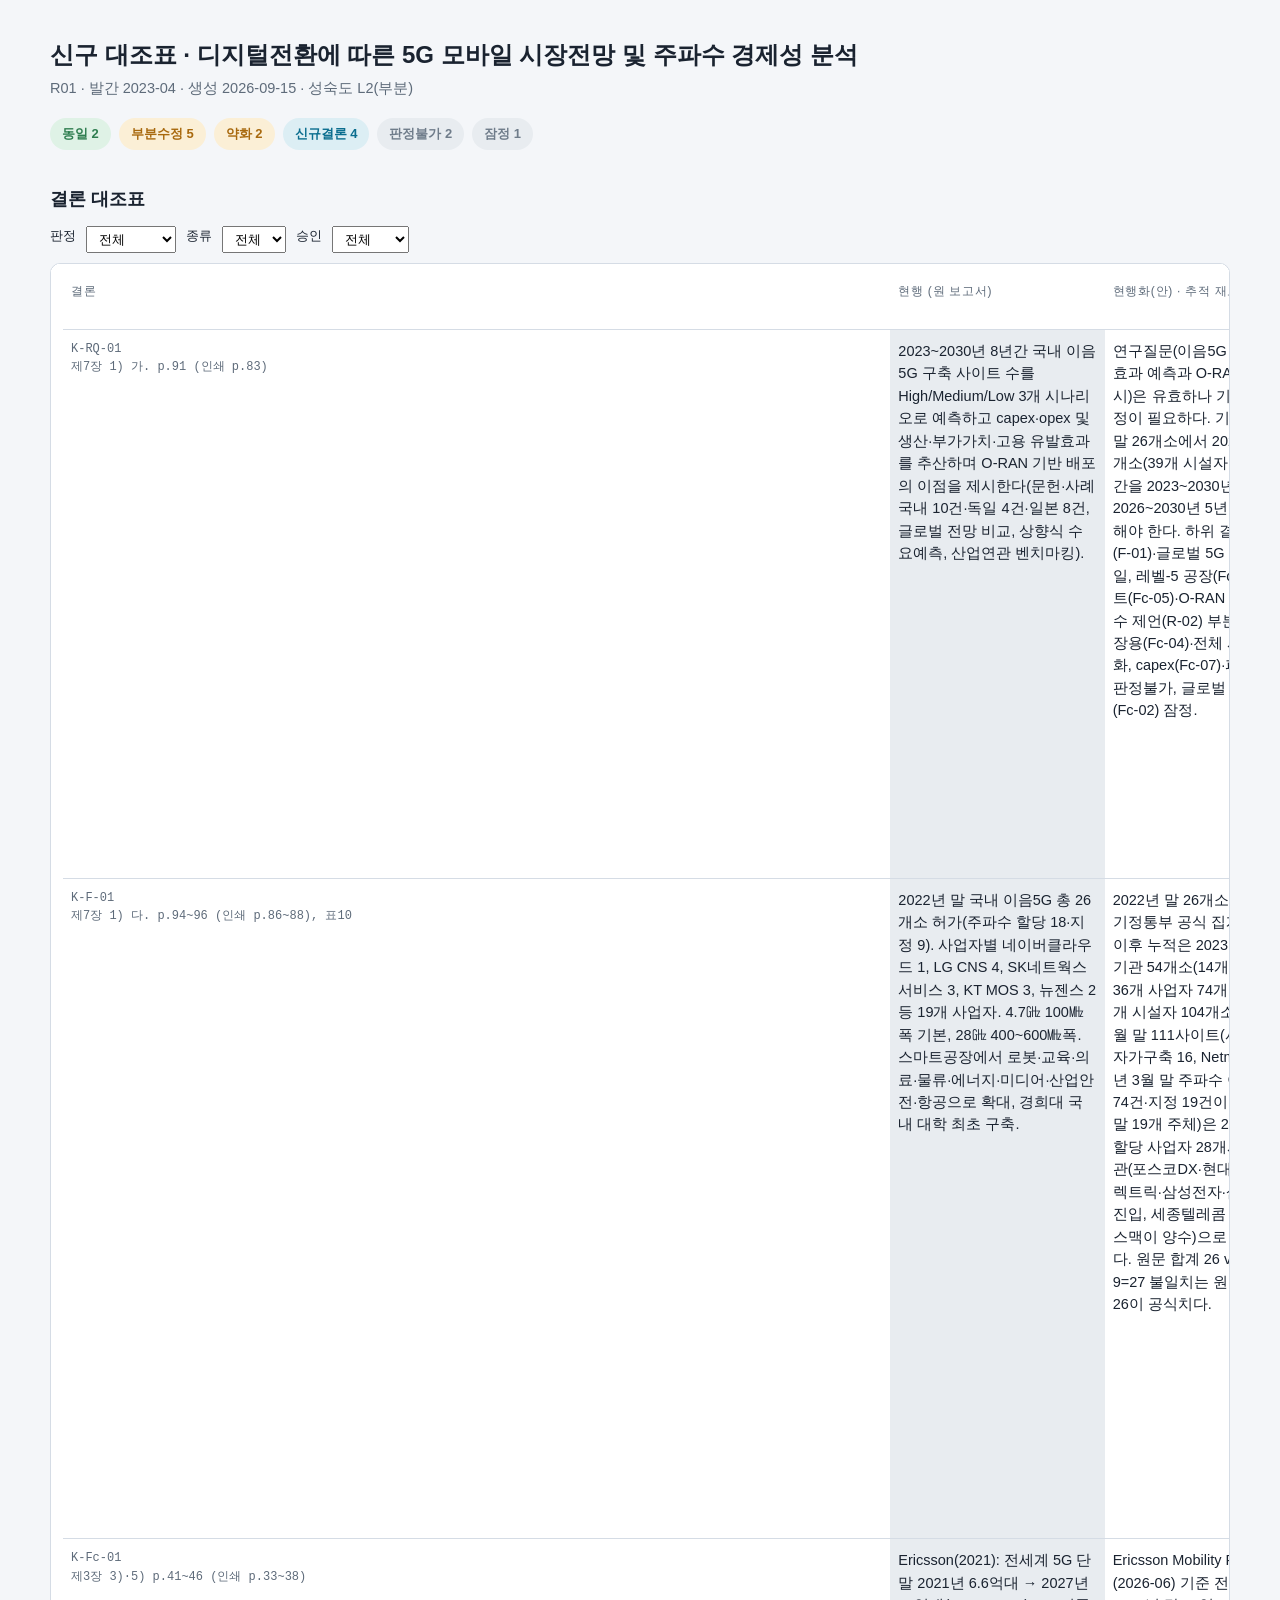
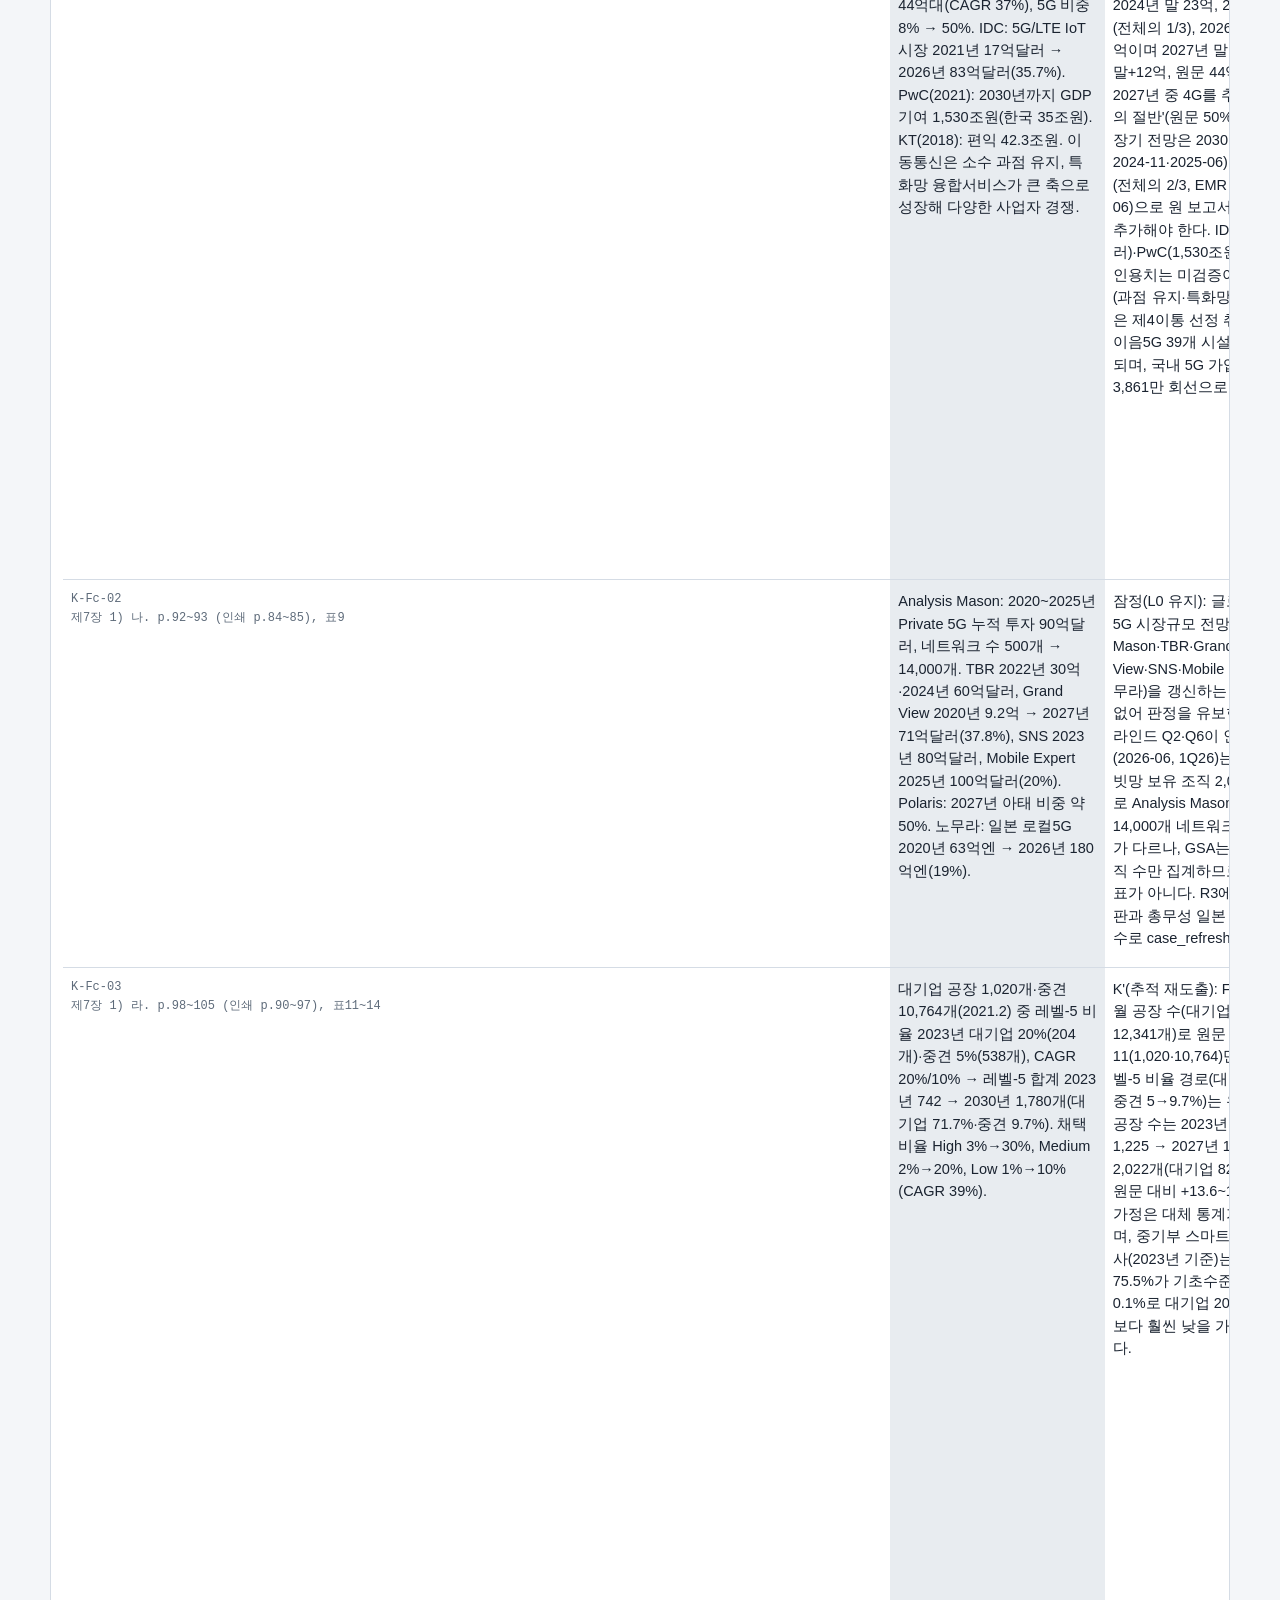
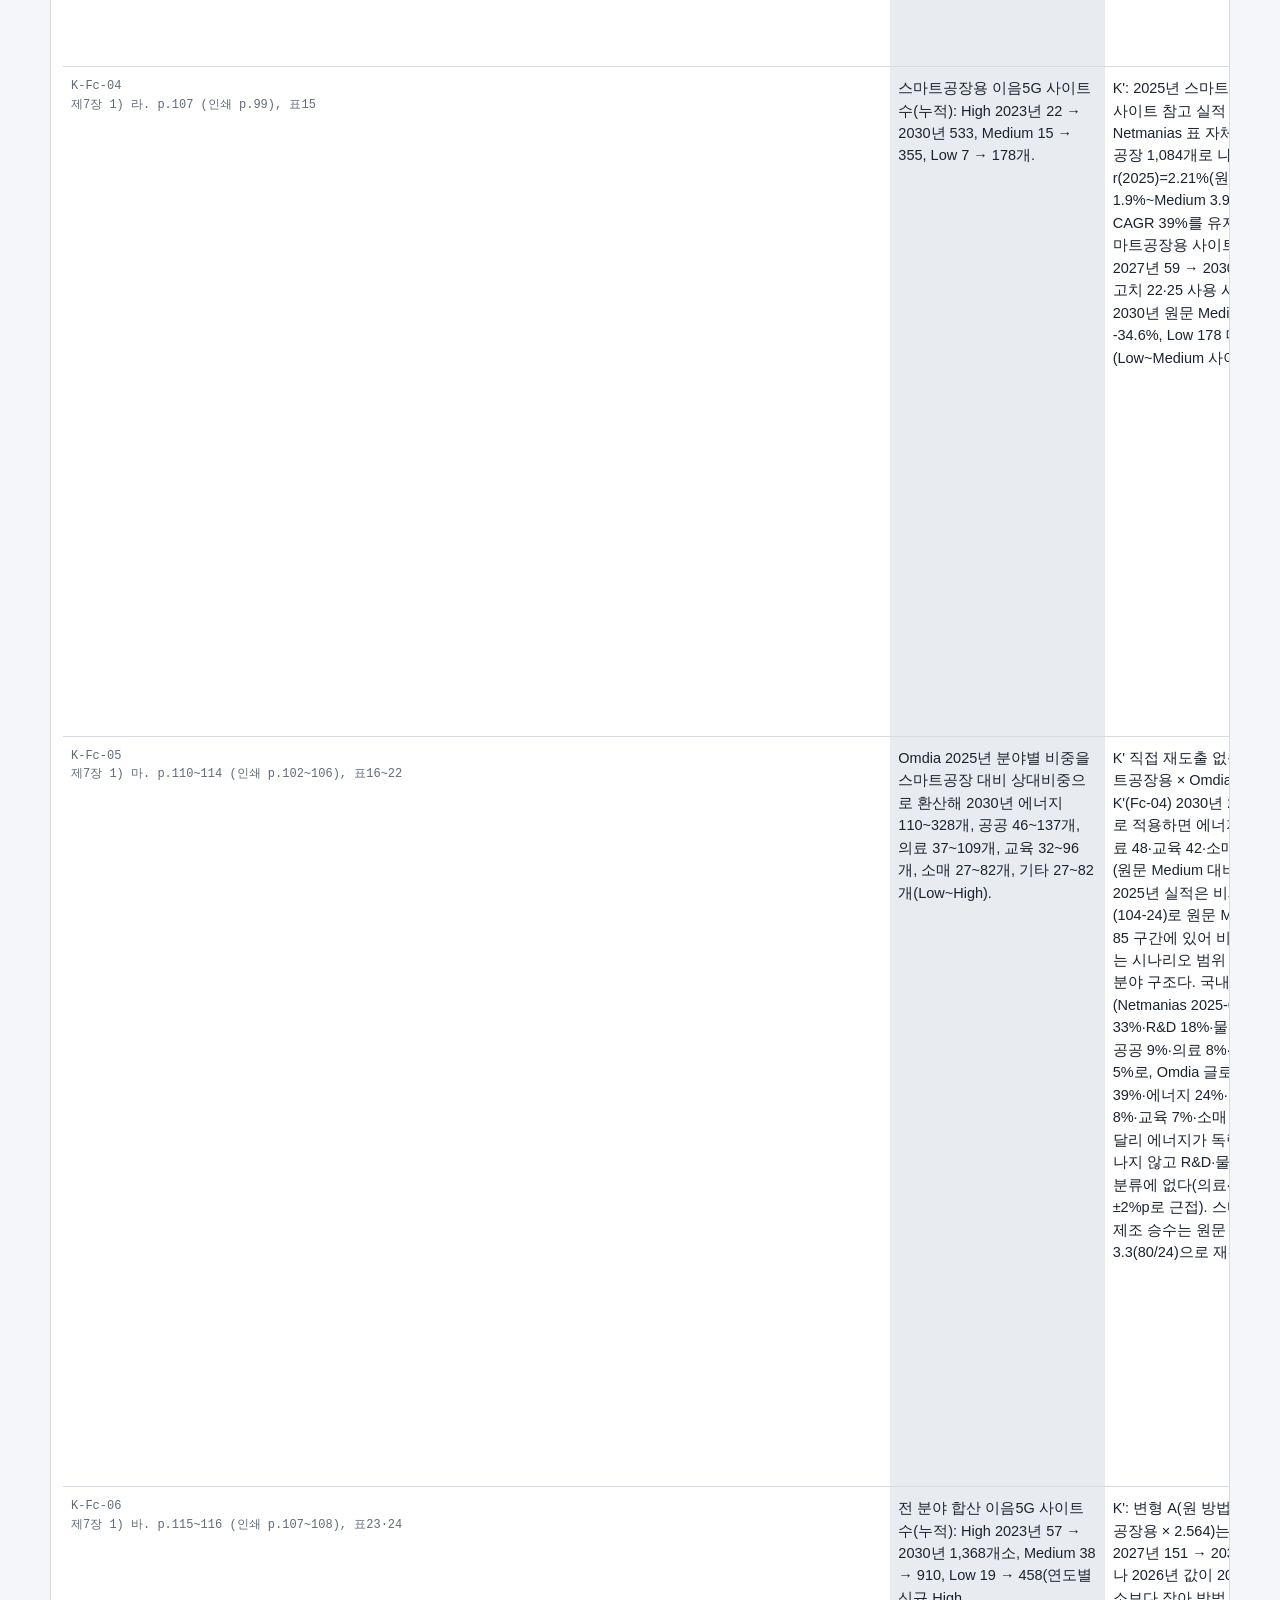
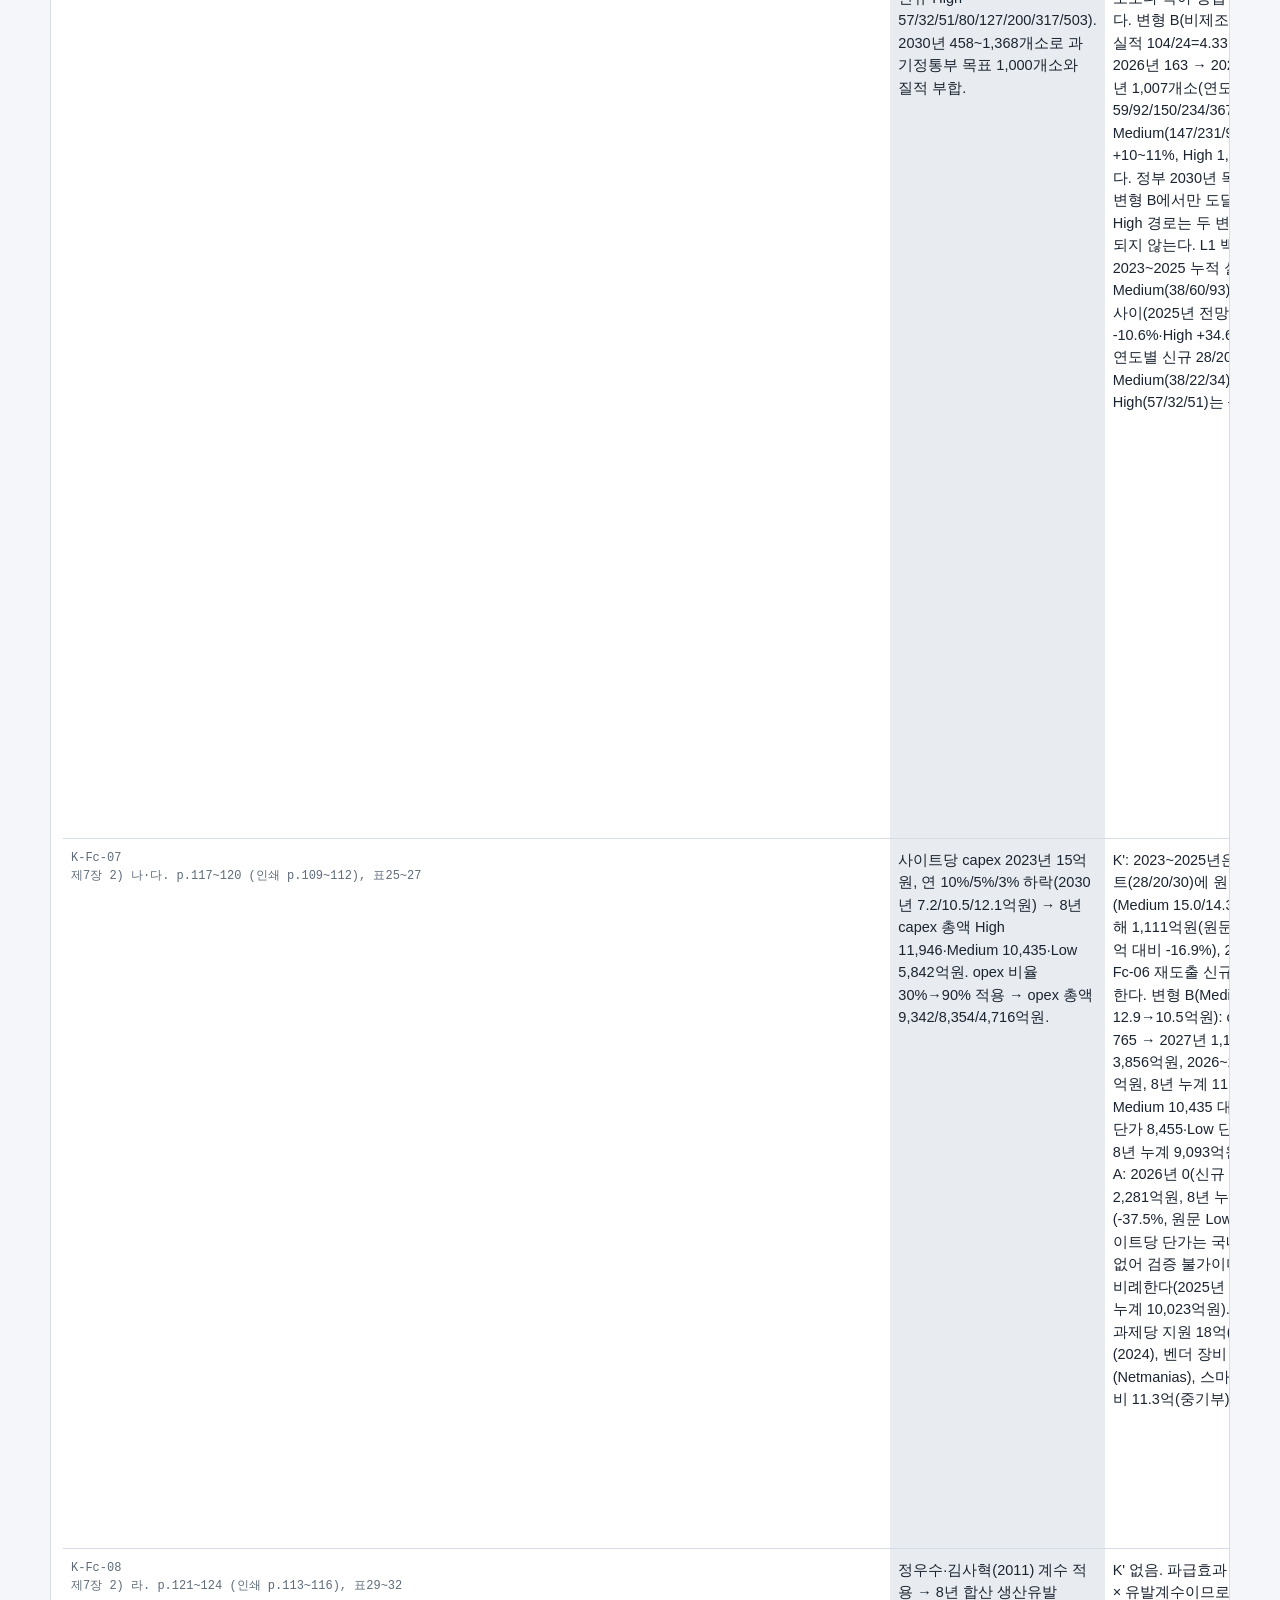
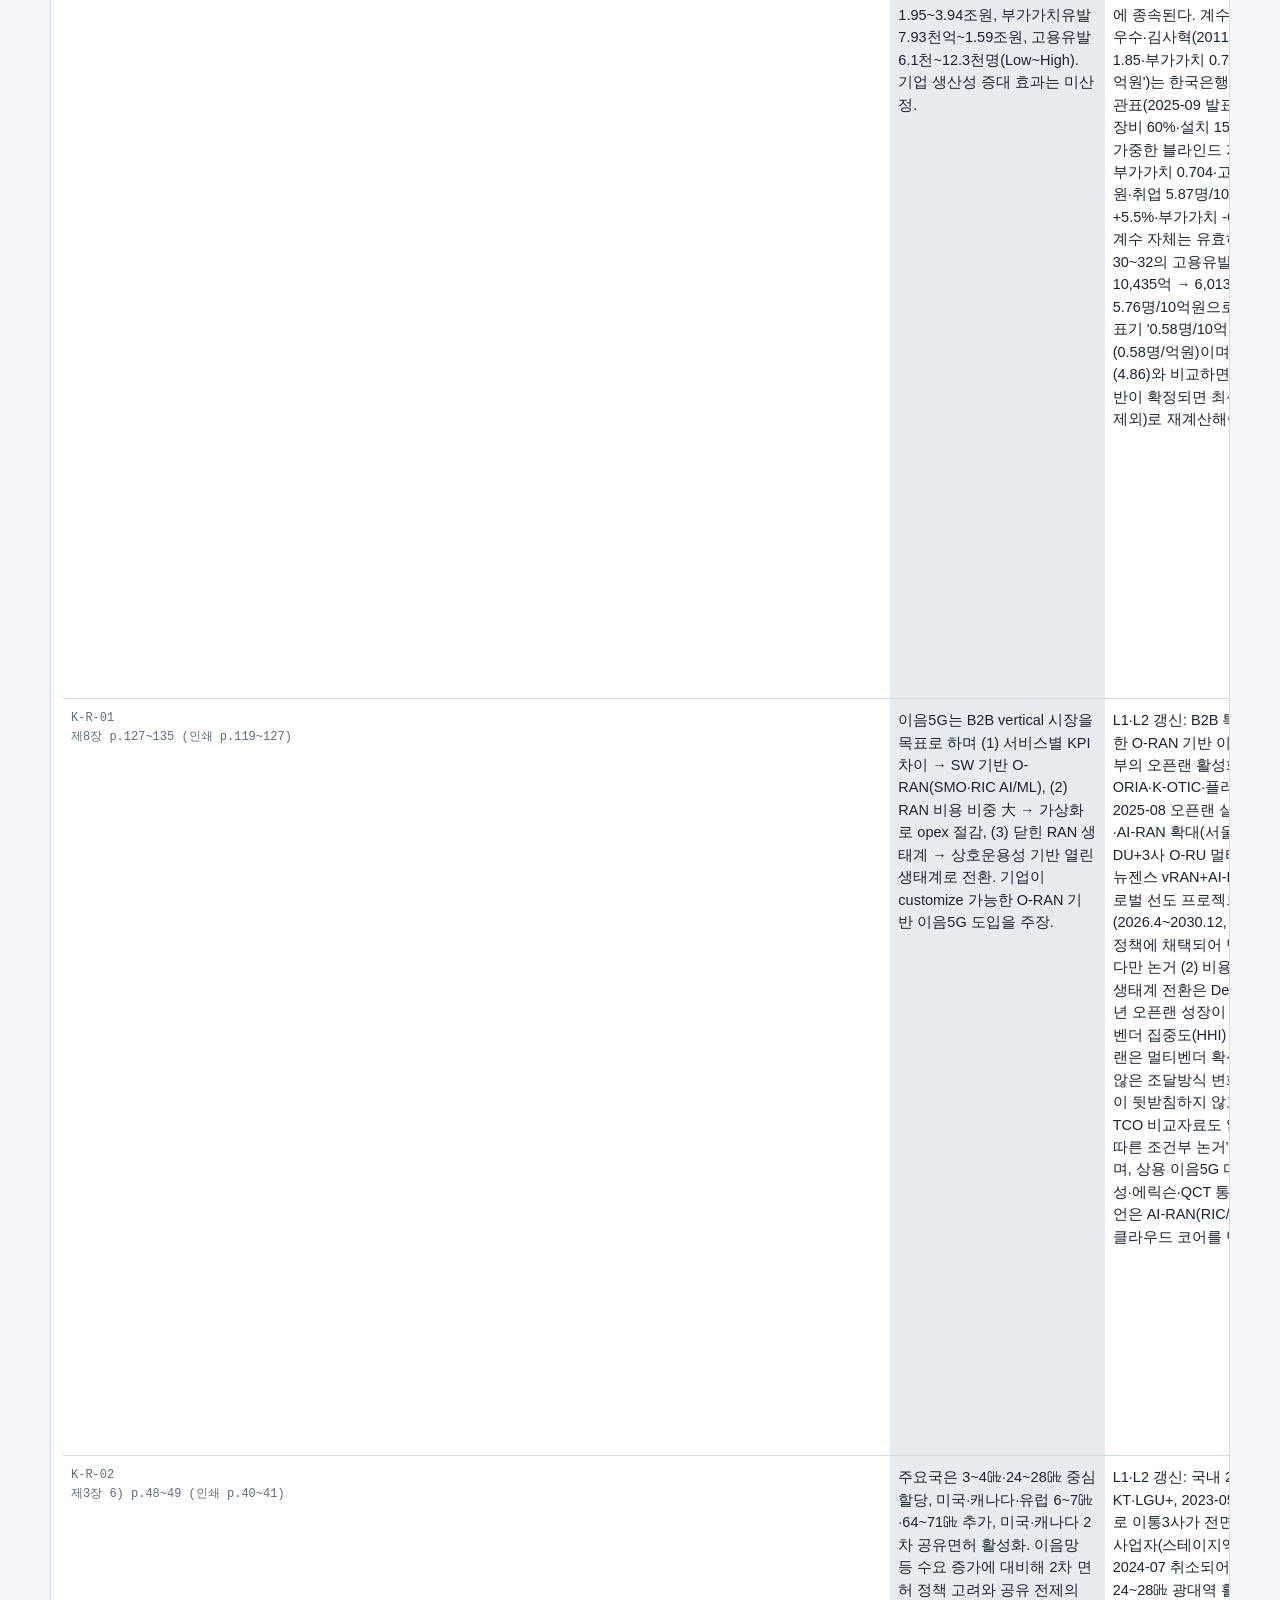
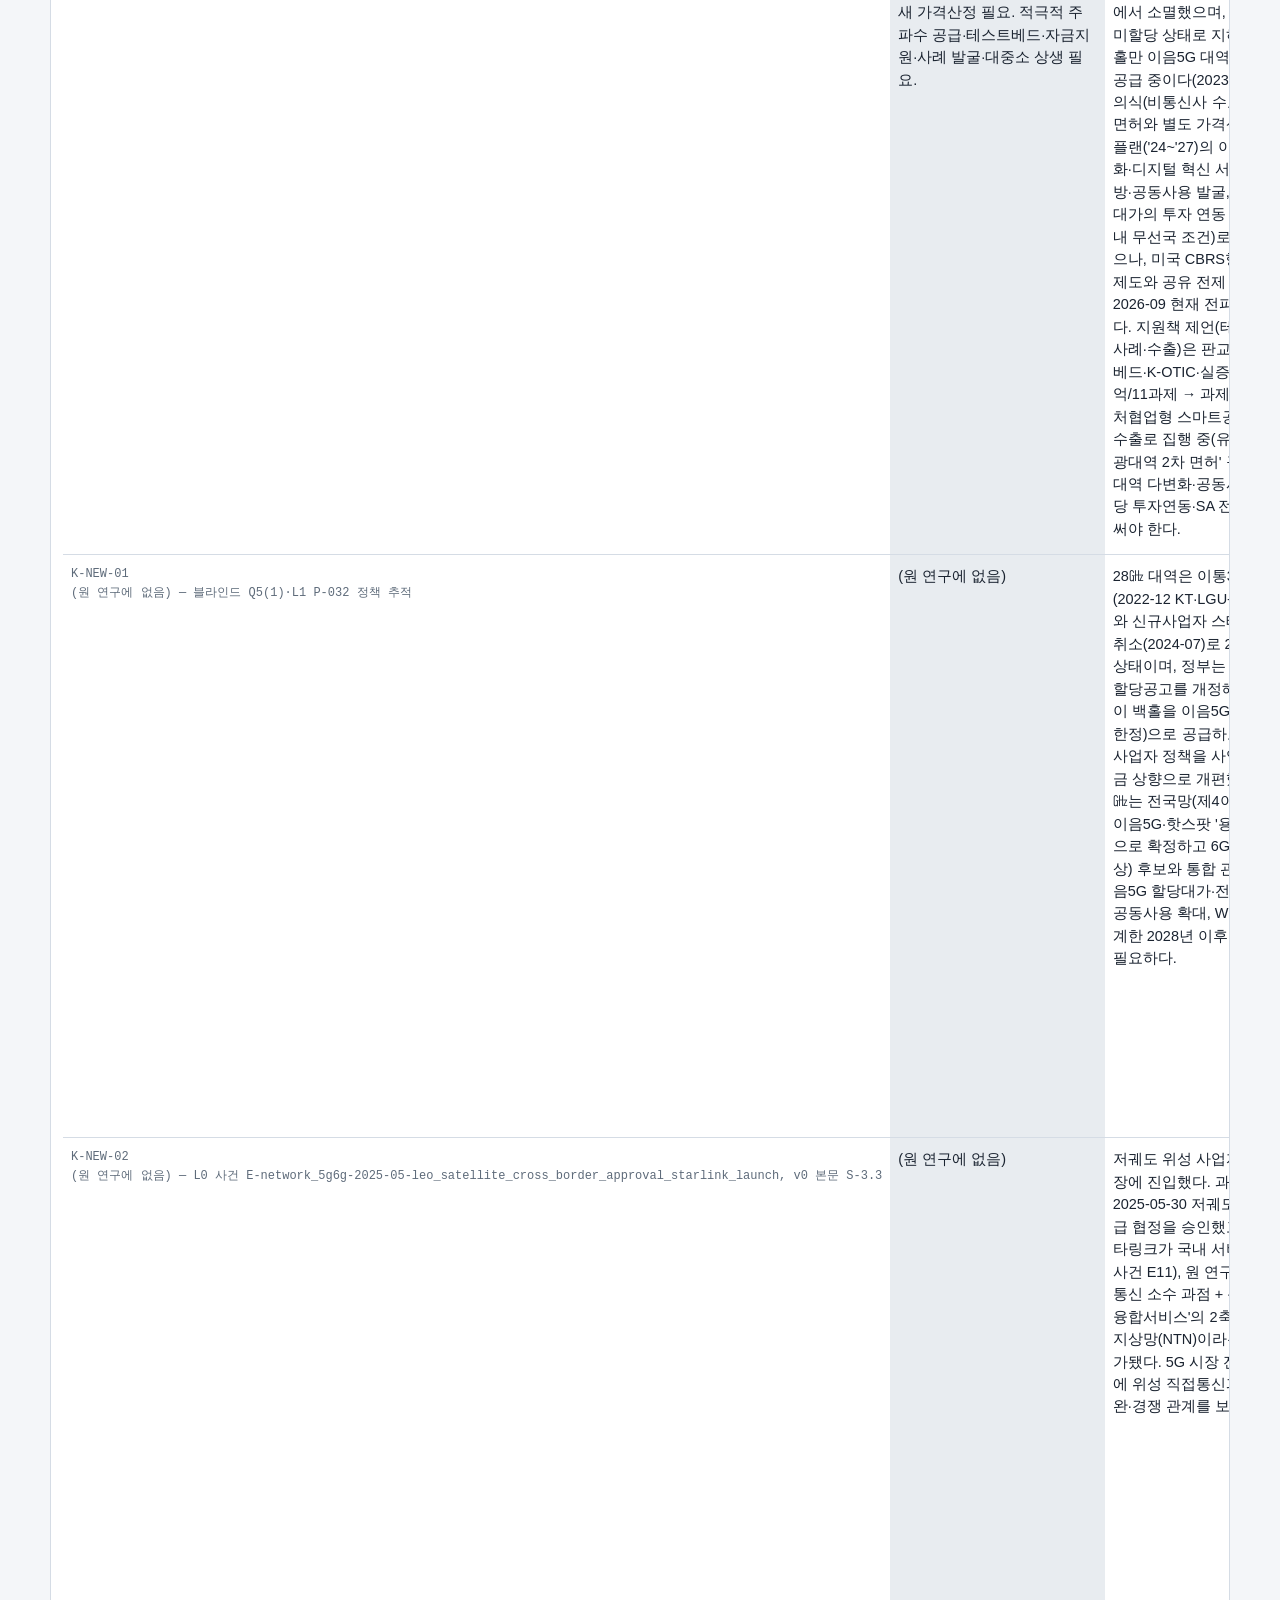
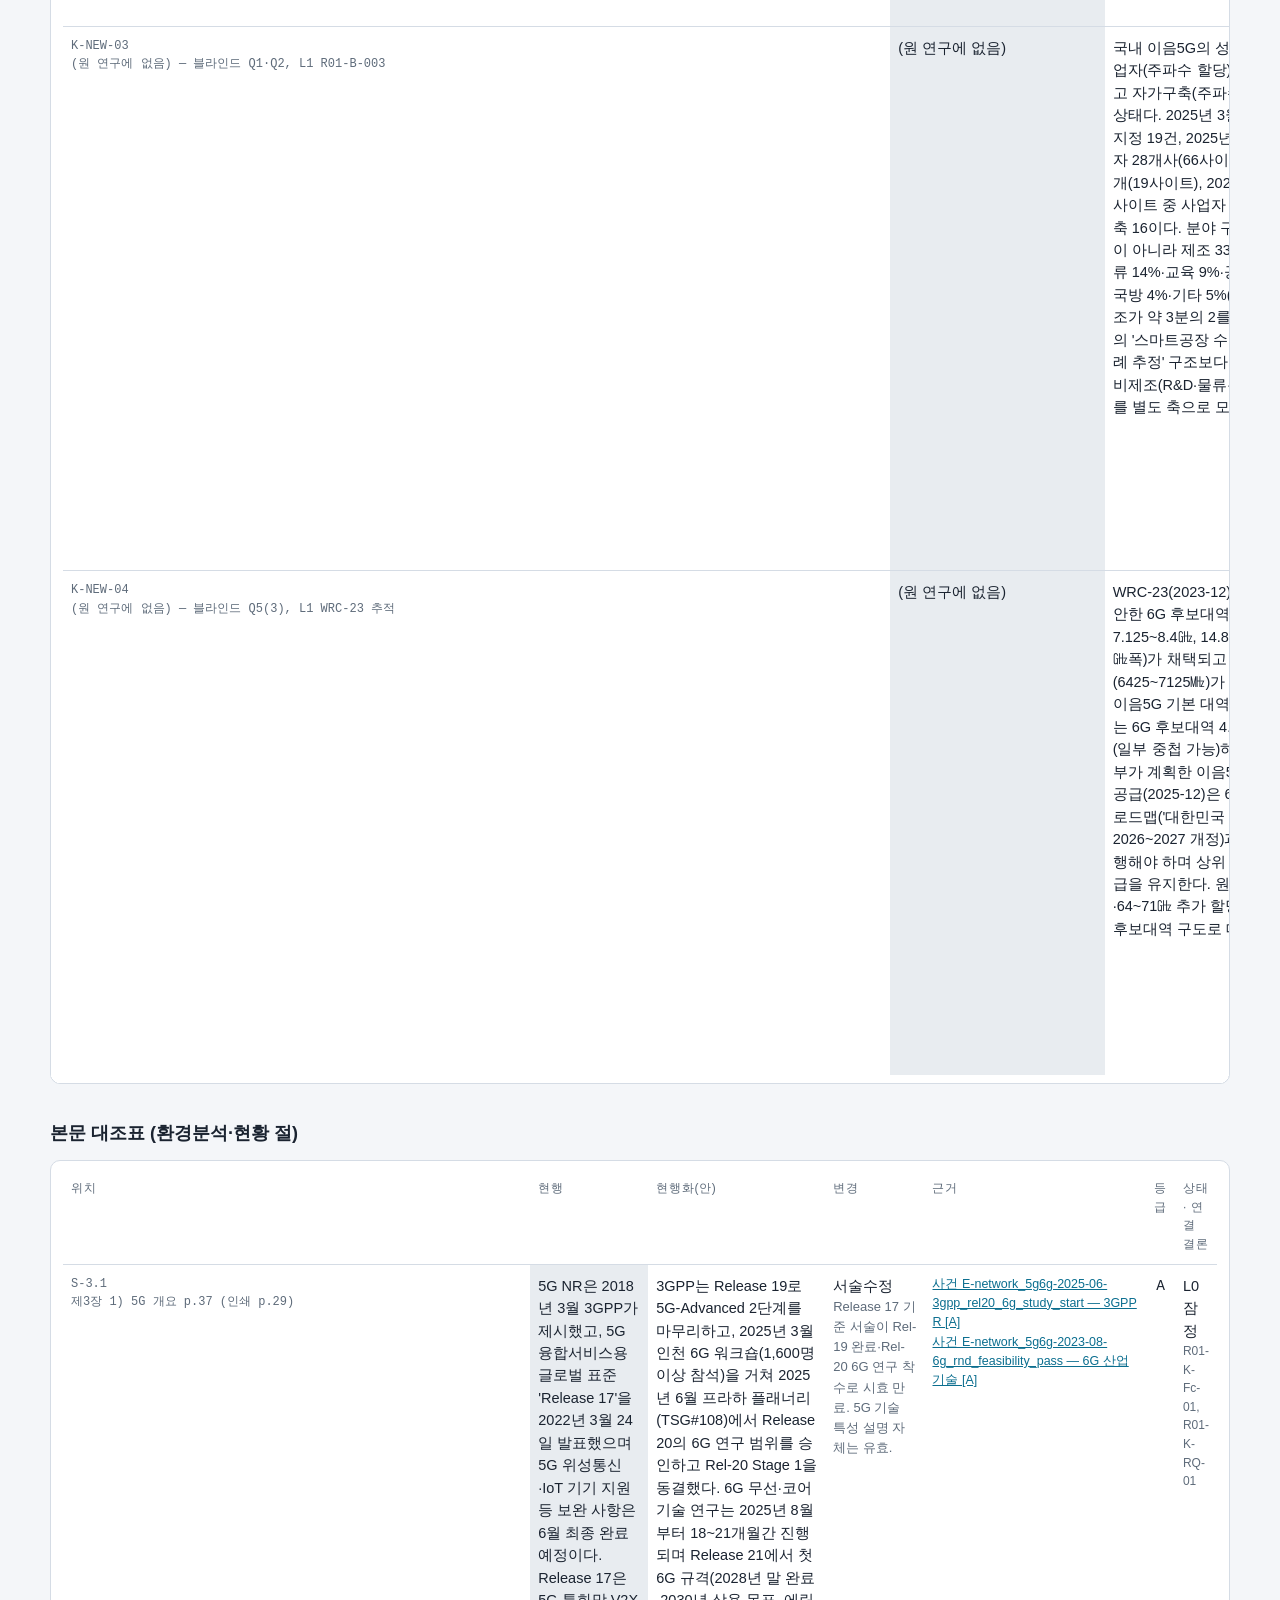
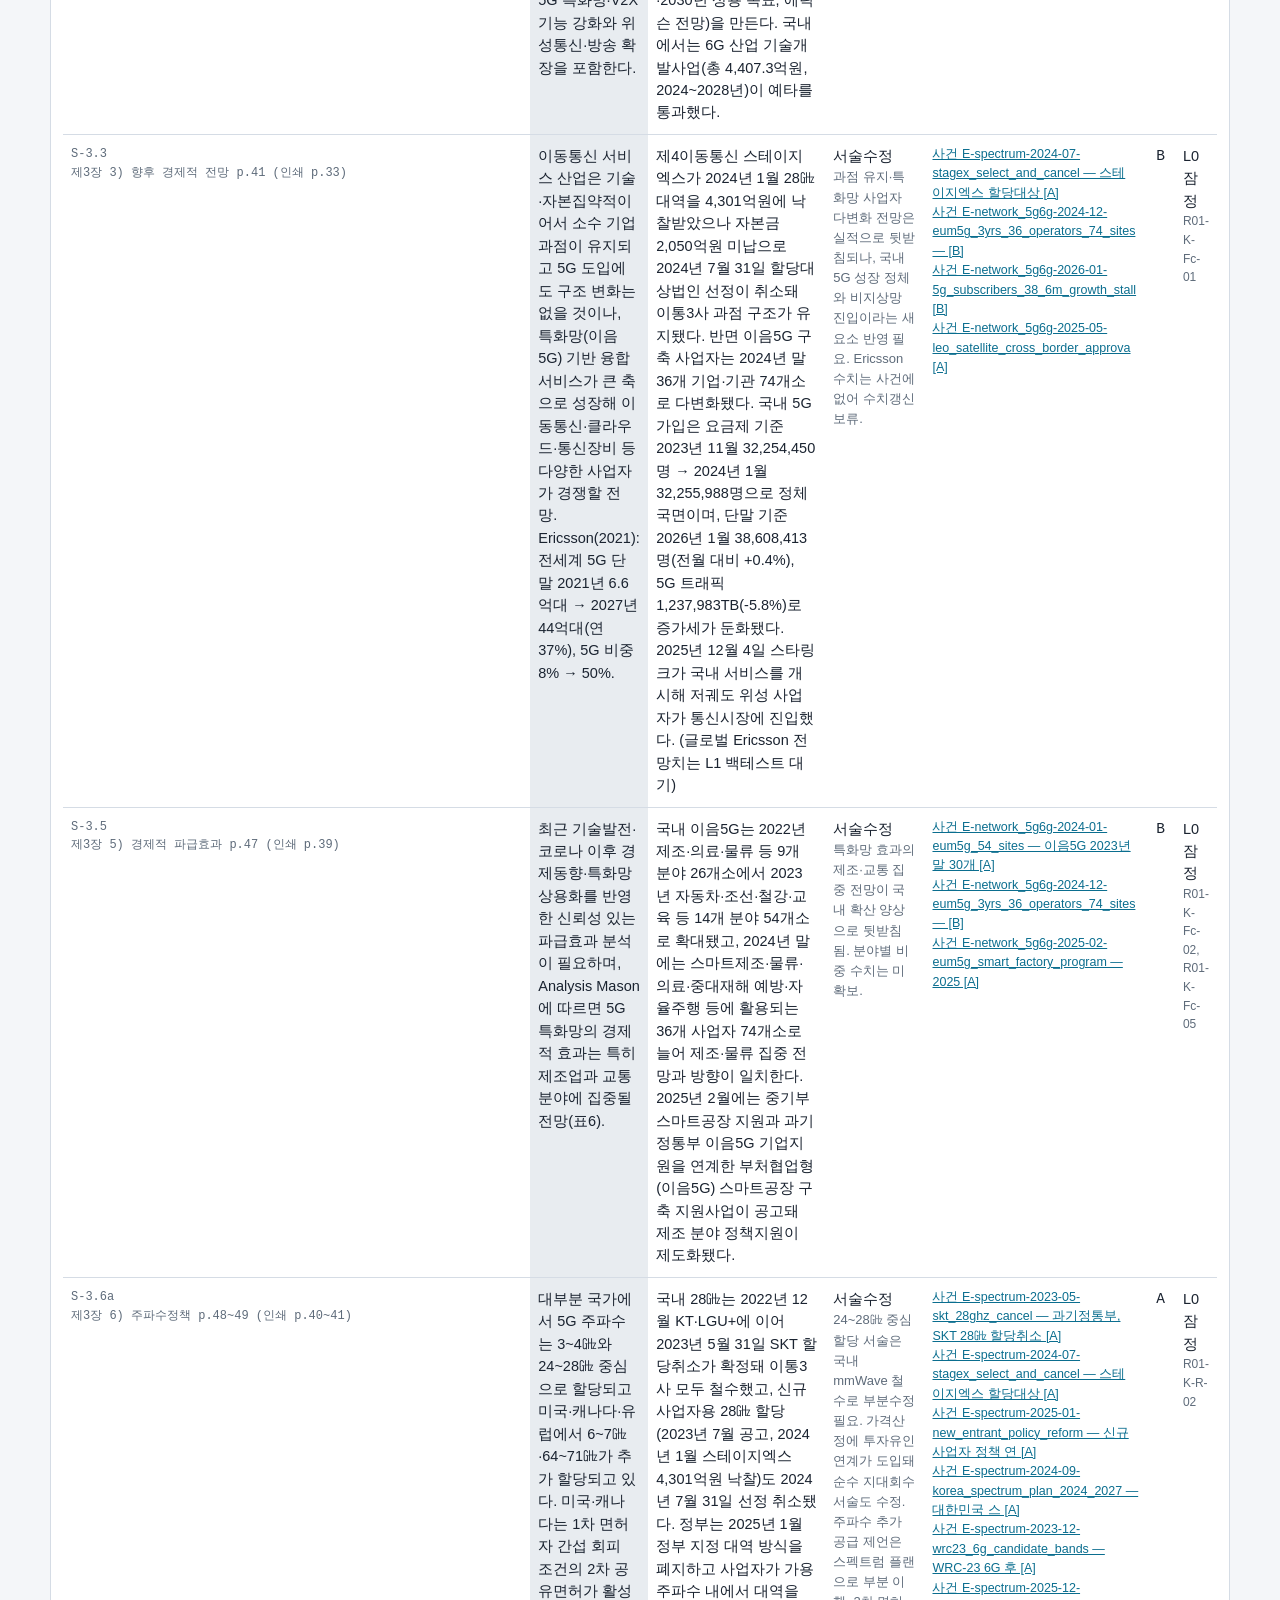
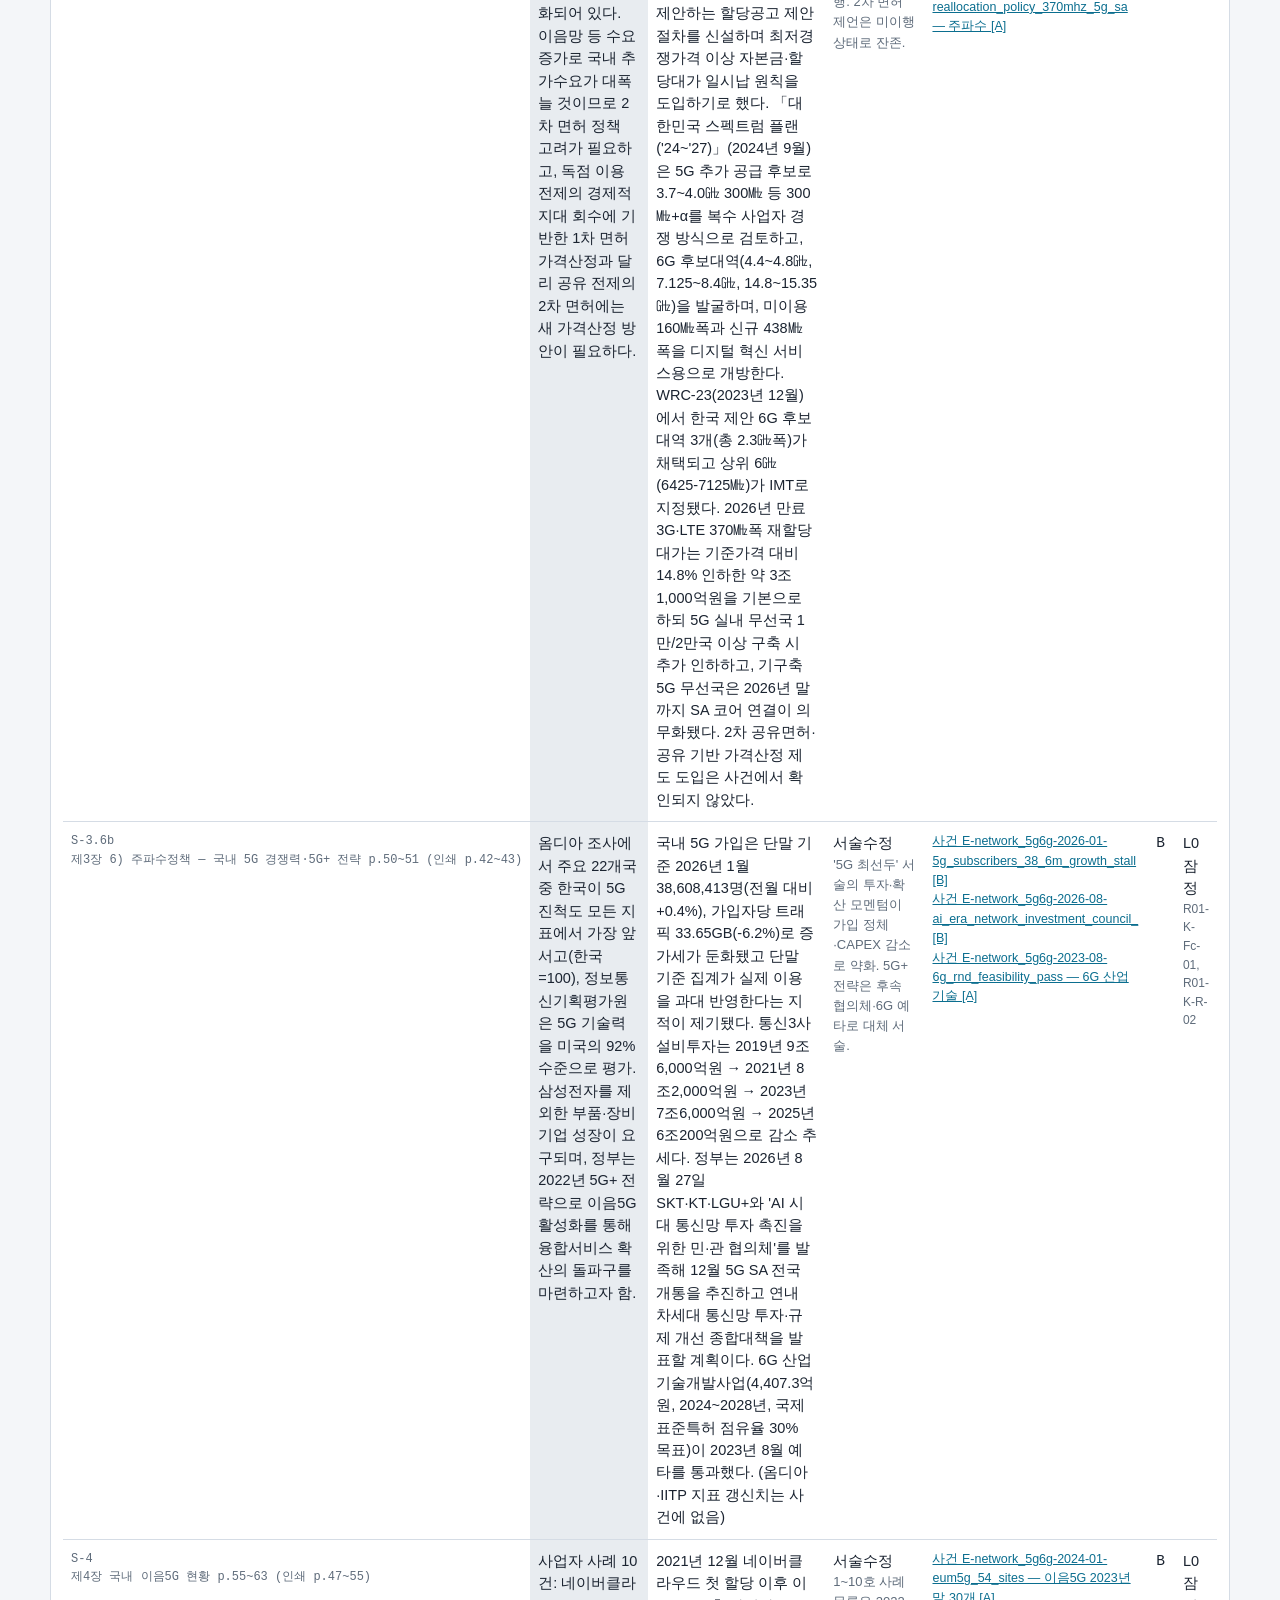
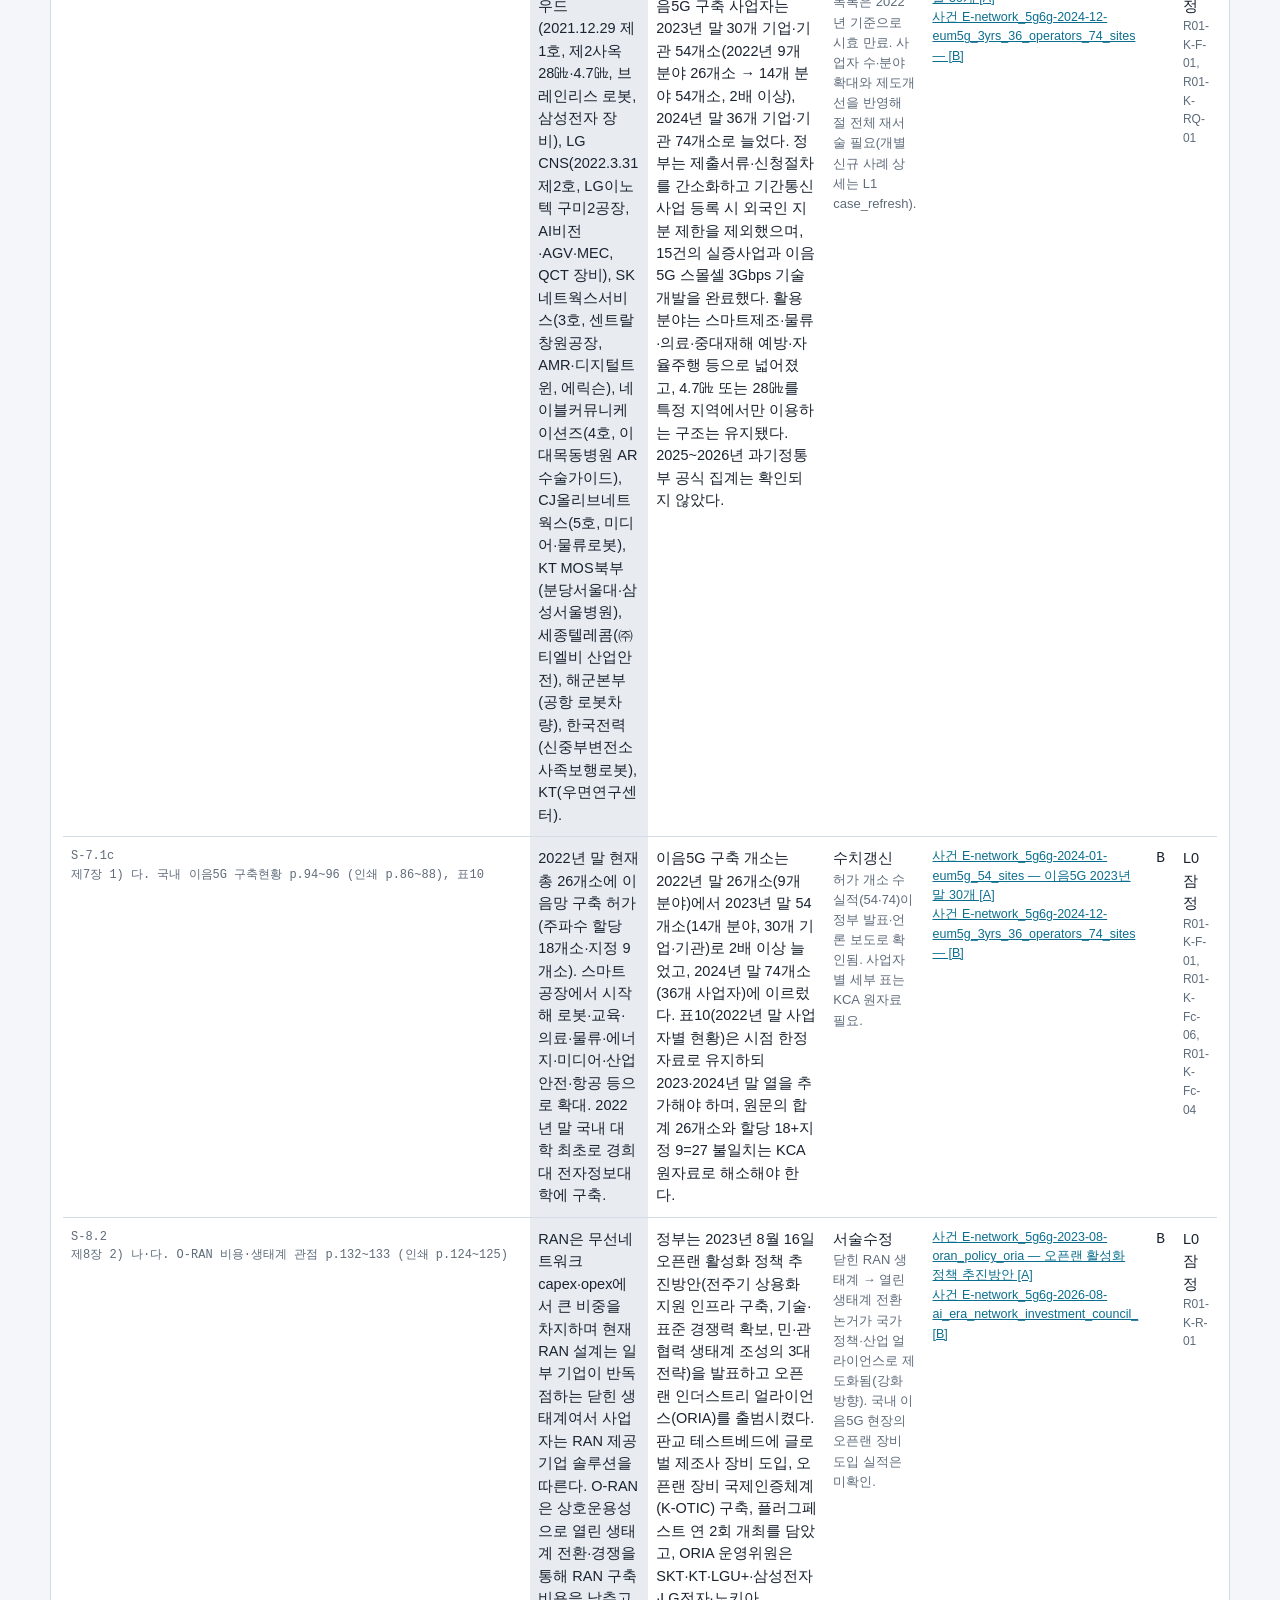
==== commit f9c28616: "feat: 외부 검토 보완 5건 — 유형별 실행단계 분리·승인 게이트·유형별 판정 임계값·자동 품질검사·계산 재현 묶음 1) 유형별 라우팅: verify 한 단계를 전망검증·모형재" ====
--- a/reports/R01/07_report/comparison_table.html
+++ b/reports/R01/07_report/comparison_table.html
@@ -13,7 +13,7 @@
 .pill{display:inline-block;padding:2px 10px;border-radius:999px;font-size:12.5px;font-weight:700;white-space:nowrap}
 .filters{display:flex;gap:10px;flex-wrap:wrap;margin:0 0 10px;font-size:13px}.filters select{font:inherit;padding:4px 8px}
 .tw{overflow-x:auto;background:var(--surface);border:1px solid var(--line);border-radius:10px;padding:8px 12px}
-table{width:100%;border-collapse:collapse;min-width:1000px}th,td{border-top:1px solid var(--line);padding:10px 8px;vertical-align:top;text-align:left}
+table{width:100%;border-collapse:collapse;min-width:1000px}#ctab{min-width:1420px}th,td{border-top:1px solid var(--line);padding:10px 8px;vertical-align:top;text-align:left}
 th{font-size:12px;letter-spacing:.06em;color:var(--muted);font-weight:500;border-top:0}td.k{font-family:"IBM Plex Mono",monospace;font-size:12px;color:var(--muted);white-space:nowrap}
 td.old{background:var(--na-soft)}td.g{font-family:"IBM Plex Mono",monospace;text-align:center}.ev a{color:var(--accent);font-size:12.5px;display:block}
 .why{color:var(--muted);font-size:13px}.loc{font-size:12px;color:var(--muted)}
@@ -23,121 +23,170 @@
 <div class="sum"><span class="p-good">동일 2</span><span class="p-warn">부분수정 5</span><span class="p-warn">약화 2</span><span class="p-new">신규결론 4</span><span class="p-na">판정불가 2</span><span class="p-na">잠정 1</span></div>
 <h2>결론 대조표</h2>
 <div class="filters">판정 <select data-col="verdict"><option value="">전체</option><option value="동일">동일</option><option value="부분수정">부분수정</option><option value="신규결론">신규결론</option><option value="약화">약화</option><option value="잠정">잠정</option><option value="판정불가">판정불가</option></select>
-종류 <select data-col="kind"><option value="">전체</option><option value="F">F</option><option value="Fc">Fc</option><option value="R">R</option><option value="RQ">RQ</option></select></div>
-<div class="tw"><table id="ctab"><thead><tr><th>결론</th><th>현행 (원 보고서)</th><th>현행화(안) · 추적 재도출</th><th>블라인드 재수행</th><th>판정 · 왜</th><th>근거</th><th>등급</th><th>상태</th></tr></thead>
-<tbody><tr data-verdict="부분수정" data-kind="RQ">
+종류 <select data-col="kind"><option value="">전체</option><option value="F">F</option><option value="Fc">Fc</option><option value="R">R</option><option value="RQ">RQ</option></select>
+승인 <select data-col="approval"><option value="">전체</option><option value="미승인">미승인</option></select></div>
+<div class="tw"><table id="ctab"><thead><tr><th>결론</th><th>현행 (원 보고서)</th><th>현행화(안) · 추적 재도출</th><th>블라인드 재수행</th><th>판정 · 왜</th><th>비교가능성</th><th>방법변경</th><th>근거</th><th>등급</th><th>상태</th><th>승인</th></tr></thead>
+<tbody><tr data-verdict="부분수정" data-kind="RQ" data-approval="미승인">
 <td class="k">K-RQ-01<div class="loc">제7장 1) 가. p.91 (인쇄 p.83)</div></td>
 <td class="old">2023~2030년 8년간 국내 이음5G 구축 사이트 수를 High/Medium/Low 3개 시나리오로 예측하고 capex·opex 및 생산·부가가치·고용 유발효과를 추산하며 O-RAN 기반 배포의 이점을 제시한다(문헌·사례 국내 10건·독일 4건·일본 8건, 글로벌 전망 비교, 상향식 수요예측, 산업연관 벤치마킹).</td>
 <td>연구질문(이음5G 수요·투자·파급효과 예측과 O-RAN 배포 이점 제시)은 유효하나 기준선·기간 재설정이 필요하다. 기준선을 2022년 말 26개소에서 2025년 말 실적 104개소(39개 시설자, KCA)로, 예측기간을 2023~2030년 8년에서 2026~2030년 5년으로 옮겨 재수행해야 한다. 하위 결론 L2 판정: 현황(F-01)·글로벌 5G 전망(Fc-01) 동일, 레벨-5 공장(Fc-03)·분야별 사이트(Fc-05)·O-RAN 제언(R-01)·주파수 제언(R-02) 부분수정, 스마트공장용(Fc-04)·전체 사이트(Fc-06) 약화, capex(Fc-07)·파급효과(Fc-08) 판정불가, 글로벌 Private 5G 전망(Fc-02) 잠정.</td>
 <td>블라인드 Q1~Q6이 연구질문의 6개 구성요소(현황·사이트 전망·capex/파급효과·글로벌 5G·주파수 정책·O-RAN 목표시장)를 2025년 말 104개소 앵커로 독립 재도출. 전망 방법은 상향식(공장 수×고도화 비율×채택률)+분야 배수로 원 연구와 동형이나 2030년 중심값이 원문 Medium의 약 절반(479 vs 910개소).</td>
 <td><span class="pill p-warn">부분수정</span><div class="why">P/M · 질문의 방향(이음5G 수요·투자·파급효과·O-RAN)은 유효하고 블라인드 Q1~Q6도 같은 구조(현황→상향식 사이트 전망→capex·파급효과→주파수·O-RAN 정책)로 답했으나, 전제인 기준연도(2022년 말 26개소)와 예측기간(2023~2030)이 실적(2025년 말 104개소)으로 대체되어 &#x27;조건·연도 변경&#x27;에 해당한다. 하위 11개 결론은 동일 2·부분수정 4·약화 2·판정불가 2·잠정 1로, 방법 사슬(공장 수→채택률→분야 배수→capex→파급효과)의 앵커링을 실적 기준으로 재설계해야 한다. RQ 자체에는 K&#x27;·K&#x27;&#x27;가 없어 하위 결론 판정의 집계로 판정했다.</div></td>
+<td><span class="pill p-na">미기재</span></td>
+<td><span class="pill p-na">미기재</span></td>
 <td class="ev"><a href="https://www.kca.kr/contentsView.do?pageId=www277" target="_blank" rel="noopener">KCA 5G특화망(이음5G) 페이지: 2025년 말 기준 사업자 39개·104개소 [A]</a><a href="https://eiec.kdi.re.kr/policy/materialView.do?num=246793&amp;pg=1&amp;pp=40" target="_blank" rel="noopener">과기정통부 보도자료(2024-01-03, KDI 게재): 2022년 9개 분야 26개소 → 2023년 말 3 [A]</a><a href="https://www.etnews.com/20241218000116" target="_blank" rel="noopener">전자신문(2024-12-18): 이음5G 도입 3년, 36개 사업자 74개 지역 [B]</a><a href="reports/R01/L2/traced/traced_conclusions.json" target="_blank" rel="noopener">K&#x27; 추적 재도출 — Fc-03·04·06·07 4건, 2025년 실적 앵커로 2026~2030 재도출 [C]</a><a href="reports/R01/L2/blind_output/blind_conclusions.json" target="_blank" rel="noopener">K&#x27;&#x27; 블라인드 재수행 — Q1~Q6, 2025년 말 104개소 앵커 [C]</a></td>
-<td class="g">A</td><td>L2 최종</td></tr><tr data-verdict="동일" data-kind="F">
+<td class="g">A</td><td>L2 최종</td>
+<td><span class="pill p-na">미승인</span><div class="why">근거하한 미기재</div></td></tr><tr data-verdict="동일" data-kind="F" data-approval="미승인">
 <td class="k">K-F-01<div class="loc">제7장 1) 다. p.94~96 (인쇄 p.86~88), 표10</div></td>
 <td class="old">2022년 말 국내 이음5G 총 26개소 허가(주파수 할당 18·지정 9). 사업자별 네이버클라우드 1, LG CNS 4, SK네트웍스서비스 3, KT MOS 3, 뉴젠스 2 등 19개 사업자. 4.7㎓ 100㎒폭 기본, 28㎓ 400~600㎒폭. 스마트공장에서 로봇·교육·의료·물류·에너지·미디어·산업안전·항공으로 확대, 경희대 국내 대학 최초 구축.</td>
 <td>2022년 말 26개소(9개 분야)는 과기정통부 공식 집계와 일치한다. 이후 누적은 2023년 말 30개 기업·기관 54개소(14개 분야), 2024년 말 36개 사업자 74개소, 2025년 말 39개 시설자 104개소(KCA), 2026년 5월 말 111사이트(사업자 구축 95·자가구축 16, Netmanias)이며 2025년 3월 말 주파수 이용형태는 할당 74건·지정 19건이다. 표10(2022년 말 19개 주체)은 2025년 9월 기준 할당 사업자 28개사·지정 13개 기관(포스코DX·현대오토에버·LS일렉트릭·삼성전자·삼성SDS 등 신규 진입, 세종텔레콤 사업은 2025-07 스맥이 양수)으로 갱신이 필요하다. 원문 합계 26 vs 할당 18+지정 9=27 불일치는 원문 내부 오류이며 26이 공식치다.</td>
 <td>Q1: 2025년 말 39개 시설자·104개소(KCA). 2022년 26 → 2023년 54(+108%) → 2024년 74(+37%) → 2025년 104(+41%), 2022~2025 연평균 약 59% 성장. 2026년 5월 말 111사이트, 2026년 7월 한전KDN 신규 할당. 최근 증가는 할당(사업자 구축)이 주도하고 자가구축(지정)은 정체.</td>
 <td><span class="pill p-good">동일</span><div class="why">E · 기준 시점(2022년 말) 사실 26개소는 L1 공식 집계(과기정통부 2024-01-03, KISA 2026-03-18)와 블라인드 Q1(KDI 게재 보도자료, A)에서 모두 오차 0%로 재확인되고 방향도 같아 동일이다. 다만 &#x27;현재&#x27; 서술과 표10(19개 주체)은 시효가 만료되어 2025년 말 104개소·39개 시설자(A), 2025년 9월 할당 28개사·지정 13개 기관(B), 2026년 5월 말 111사이트(B)로 갱신해야 하며, 원문 합계 26 vs 할당 18+지정 9=27 불일치는 26이 공식치다. 결론의 방향·수치를 바꾸지 않는 본문·부록 갱신 사항이다.</div></td>
+<td><span class="pill p-na">미기재</span></td>
+<td><span class="pill p-na">미기재</span></td>
 <td class="ev"><a href="https://eiec.kdi.re.kr/policy/materialView.do?num=246793&amp;pg=1&amp;pp=40" target="_blank" rel="noopener">과기정통부 보도자료(2024-01-03, KDI 게재): 2022년 9개 분야 26개소 → 2023년 말 3 [A]</a><a href="https://www.kca.kr/contentsView.do?pageId=www277" target="_blank" rel="noopener">KCA 5G특화망(이음5G) 페이지: 2025년 말 기준 사업자 39개·104개소 [A]</a><a href="https://www.kisa.or.kr/402/form?postSeq=2578" target="_blank" rel="noopener">KISA 보도자료(2026-03-18): 5G 특화망 2022년 26개소 → 2025년 104개소(출처 KC [A]</a><a href="https://www.etnews.com/20241218000116" target="_blank" rel="noopener">전자신문(2024-12-18): 이음5G 도입 3년, 36개 사업자 74개 지역 [B]</a><a href="https://www.netmanias.com/ko/post/oneshot/15752/5g-5g-private-5g-5g/private-5g-frequency-allocation-status-in-korea" target="_blank" rel="noopener">Netmanias 국내 5G 특화망 구축 현황(2025-09-18): 할당 사업자 28개사(66사이트)·지정 [B]</a><a href="https://netmanias.com/ko/post/oneshot/16559/5g-5g-private-5g-5g/deployment-status-of-korea-s-private-5g-networks-by-region" target="_blank" rel="noopener">Netmanias(2026-05-31): 총 111사이트(사업자 구축 95·자가구축 16) [B]</a></td>
-<td class="g">A</td><td>L2 최종</td></tr><tr data-verdict="동일" data-kind="Fc">
+<td class="g">A</td><td>L2 최종</td>
+<td><span class="pill p-na">미승인</span><div class="why">근거하한 미기재</div></td></tr><tr data-verdict="동일" data-kind="Fc" data-approval="미승인">
 <td class="k">K-Fc-01<div class="loc">제3장 3)·5) p.41~46 (인쇄 p.33~38)</div></td>
 <td class="old">Ericsson(2021): 전세계 5G 단말 2021년 6.6억대 → 2027년 44억대(CAGR 37%), 5G 비중 8% → 50%. IDC: 5G/LTE IoT 시장 2021년 17억달러 → 2026년 83억달러(35.7%). PwC(2021): 2030년까지 GDP 기여 1,530조원(한국 35조원). KT(2018): 편익 42.3조원. 이동통신은 소수 과점 유지, 특화망 융합서비스가 큰 축으로 성장해 다양한 사업자 경쟁.</td>
 <td>Ericsson Mobility Report 최신판(2026-06) 기준 전세계 5G 가입은 2024년 말 23억, 2025년 말 약 29억(전체의 1/3), 2026년 1분기 말 31억이며 2027년 말 약 41억(2025년 말+12억, 원문 44억 대비 -7%)으로 2027년 중 4G를 추월해 전체의 &#x27;거의 절반&#x27;(원문 50% 유지)에 이른다. 장기 전망은 2030년 말 63억(EMR 2024-11·2025-06)·2031년 말 64억(전체의 2/3, EMR 2025-11·2026-06)으로 원 보고서에 없던 정보를 추가해야 한다. IDC(2026년 83억달러)·PwC(1,530조원)·KT(42.3조원) 인용치는 미검증이다. 정성 서술(과점 유지·특화망 사업자 다변화)은 제4이통 선정 취소(2024-07)와 이음5G 39개 시설자(2025)로 지지되며, 국내 5G 가입은 2026년 1월 3,861만 회선으로 정체 국면이다.</td>
 <td>Q4: EMR 2026-06 기준 2025년 말 29억(1/3), 2026년 2분기 약 33억, 2027년 말 약 41억(전체 약 89억의 46%), 2031년 말 64억(2/3). 2027·2031 선형 보간으로 2030년 말 약 58억(62%), GSMA ME2026은 2030년 57%(약 55억)로 57~62%에 수렴. 5G SA 가입 2031년 39억(5G의 60%). 국내 2026년 1월 5G 3,861만 회선.</td>
 <td><span class="pill p-good">동일</span><div class="why">E · 핵심 수치(2027년 전세계 5G 가입)는 원문 44억 대비 L1 최신 Ericsson 전망 41억(-6.8%)·블라인드 Q4 41억(-6.8%)으로 ±10% 이내이고, 비중 50%도 &#x27;거의 절반&#x27;·46%로 일치하며 방향(급성장)이 같아 동일이다. 실적(2024년 말 23억·2025년 말 29억)은 2021년판 CAGR 경로보다 앞서 조기 확산은 오히려 빨랐다. 2030년 값은 블라인드 보간 58억과 Ericsson 직접 전망 63억이 7.9% 차이 나므로 후자를 채택하고, 2030~2031년 장기치(63~64억·2/3)·5G SA·국내 정체(2026년 1월 3,861만 회선)를 보완 서술한다. IDC·PwC·KT 인용치는 미검증으로 남는다.</div></td>
+<td><span class="pill p-na">미기재</span></td>
+<td><span class="pill p-na">미기재</span></td>
 <td class="ev"><a href="https://www.ericsson.com/en/press-releases/2026/6/ericsson-mobility-report-5g-subscriptions-top-three-billion-as-uplink-gains-momentum" target="_blank" rel="noopener">Ericsson EMR(2026-06-16): 2026년 1분기 말 5G 31억, 2031년 말 64억(2/ [A]</a><a href="https://www.ericsson.com/en/reports-and-papers/mobility-report/dataforecasts/mobile-subscriptions-outlook" target="_blank" rel="noopener">Ericsson Mobile subscriptions outlook(2026-06판): 2027년 말 5G  [A]</a><a href="https://www.ericsson.com/en/reports-and-papers/mobility-report/reports/november-2025" target="_blank" rel="noopener">Ericsson EMR(2025-11): 2025년 말 29억(1/3), 2031년 64억(약 2/3) [A]</a><a href="https://www.ericsson.com/en/press-releases/2025/6/emr-june-2025-highlights-growing-monetization-appeal-of-5g-fixed-wireless-access" target="_blank" rel="noopener">Ericsson EMR(2025-06-24): 2025년 말 29억, 2030년 말 63억 [A]</a><a href="https://telecomlead.com/5g/gsma-forecast-5g-to-reach-57-of-global-mobile-connections-by-2030-driving-11-3-trillion-economic-impact-124913" target="_blank" rel="noopener">GSMA Mobile Economy 2026: 2030년 5G 연결 비중 57%(약 55억) [B]</a><a href="https://m.ddaily.co.kr/page/view/2026032414550870711" target="_blank" rel="noopener">디지털데일리(2026-03-24): 국내 5G 가입 2026년 1월 38,608,413 회선(+0.4%),  [B]</a></td>
-<td class="g">A</td><td>L2 최종</td></tr><tr data-verdict="잠정" data-kind="Fc">
+<td class="g">A</td><td>L2 최종</td>
+<td><span class="pill p-na">미승인</span><div class="why">근거하한 미기재</div></td></tr><tr data-verdict="잠정" data-kind="Fc" data-approval="미승인">
 <td class="k">K-Fc-02<div class="loc">제7장 1) 나. p.92~93 (인쇄 p.84~85), 표9</div></td>
 <td class="old">Analysis Mason: 2020~2025년 Private 5G 누적 투자 90억달러, 네트워크 수 500개 → 14,000개. TBR 2022년 30억·2024년 60억달러, Grand View 2020년 9.2억 → 2027년 71억달러(37.8%), SNS 2023년 80억달러, Mobile Expert 2025년 100억달러(20%). Polaris: 2027년 아태 비중 약 50%. 노무라: 일본 로컬5G 2020년 63억엔 → 2026년 180억엔(19%).</td>
 <td>잠정(L0 유지): 글로벌·일본 Private 5G 시장규모 전망(Analysis Mason·TBR·Grand View·SNS·Mobile Expert·Polaris·노무라)을 갱신하는 L1 검증·K&#x27;·K&#x27;&#x27;가 없어 판정을 유보한다. 참고로 블라인드 Q2·Q6이 인용한 GSA 집계(2026-06, 1Q26)는 전세계 프라이빗망 보유 조직 2,003개(5G 49%)로 Analysis Mason의 &#x27;2025년 약 14,000개 네트워크&#x27; 전망과 자릿수가 다르나, GSA는 공개 확인된 조직 수만 집계하므로 직접 대조 지표가 아니다. R3에서 각 기관 최신판과 총무성 일본 로컬5G 면허 건수로 case_refresh해야 한다.</td>
 <td>(직접 대응 항목 없음) Q2·Q6 입력: GSA 글로벌 프라이빗망 2,003개 조직(제조 387·교육연구 171·광업 146·국방 130·시험랩 119·전력 119, 제조 비중 19.3%), 1Q26.</td>
 <td><span class="pill p-na">잠정</span><div class="why">E · 근거 5건이 모두 글로벌 분석기관 전망으로 L1 검증 범위에 포함되지 않았고 K&#x27;·K&#x27;&#x27;도 없어 판정 근거가 부족하다. 블라인드의 GSA 2,003개 조직(B)은 집계 정의가 달라 14,000개 전망의 적중 여부를 판단할 수 없고, 국내 실적(104개소)만으로 글로벌 전망을 판정할 수 없으므로 규칙(K&#x27;·K&#x27;&#x27; 없는 결론은 잠정 유지)에 따라 v0 잠정 상태(L0 keep_likelihood 중간·방향 불명)를 유지한다.</div></td>
+<td><span class="pill p-na">미기재</span></td>
+<td><span class="pill p-na">미기재</span></td>
 <td class="ev"><a href="https://gsacom.com/paper/private-mobile-networks-june-2026/" target="_blank" rel="noopener">GSA Private Mobile Networks(2026-06, 1Q26): 프라이빗망 보유 조직 2,00 [B]</a><a href="https://eiec.kdi.re.kr/policy/materialView.do?num=246793&amp;pg=1&amp;pp=40" target="_blank" rel="noopener">과기정통부 보도자료(2024-01-03, KDI 게재): 2022년 9개 분야 26개소 → 2023년 말 3 [A]</a><a href="https://www.etnews.com/20241218000116" target="_blank" rel="noopener">전자신문(2024-12-18): 이음5G 도입 3년, 36개 사업자 74개 지역 [B]</a></td>
-<td class="g">C</td><td>L0 잠정</td></tr><tr data-verdict="부분수정" data-kind="Fc">
+<td class="g">C</td><td>L0 잠정</td>
+<td><span class="pill p-na">미승인</span><div class="why">근거하한 미기재</div></td></tr><tr data-verdict="부분수정" data-kind="Fc" data-approval="미승인">
 <td class="k">K-Fc-03<div class="loc">제7장 1) 라. p.98~105 (인쇄 p.90~97), 표11~14</div></td>
 <td class="old">대기업 공장 1,020개·중견 10,764개(2021.2) 중 레벨-5 비율 2023년 대기업 20%(204개)·중견 5%(538개), CAGR 20%/10% → 레벨-5 합계 2023년 742 → 2030년 1,780개(대기업 71.7%·중견 9.7%). 채택비율 High 3%→30%, Medium 2%→20%, Low 1%→10%(CAGR 39%).</td>
 <td>K&#x27;(추적 재도출): FEMIS 2025년 10월 공장 수(대기업 1,151개·중기업 12,341개)로 원문 표11(1,020·10,764)만 교체하고 레벨-5 비율 경로(대기업 20→71.7%, 중견 5→9.7%)는 유지하면 레벨-5 공장 수는 2023년 847 → 2026년 1,225 → 2027년 1,379 → 2030년 2,022개(대기업 825+중견 1,197)로 원문 대비 +13.6~14.6%다. 단 비율 가정은 대체 통계가 없어 미검증이며, 중기부 스마트제조혁신 실태조사(2023년 기준)는 도입기업의 75.5%가 기초수준·제조AI 도입 0.1%로 대기업 20%·중견 5% 가정보다 훨씬 낮을 가능성을 시사한다.</td>
 <td>Q2(정의 상이, 참고): 대·중견 제조공장 약 3,373개(중견 2,123+대기업 약 1,250) × 고도화(중간2 이상·IoT/CPS) 비율 23.7%(2025)→35%(2030)로 고도화 공장 수 2025년 799 → 2026년 860 → 2027년 948 → 2030년 1,303개(원문 2030년 1,780 대비 -26.8%).</td>
 <td><span class="pill p-warn">부분수정</span><div class="why">E/P · 방향(증가)은 같고 K&#x27;는 공장 수 갱신(FEMIS 2025-10: 대기업 1,151·중기업 12,341)만으로 2030년 1,780 → 2,022개(+13.6%), 2026년 +14.6%, 2027년 +13.9%로 10~30% 구간이라 부분수정이다. 블라인드 Q2는 정의(고도화=중간2 이상·IoT/CPS)를 달리해 2030년 1,303개(-26.8%)로 부호가 반대이지만 역시 10~30% 구간이며, K&#x27;와 K&#x27;&#x27;가 반대 방향이므로 규칙상 동일은 줄 수 없다. 핵심 전제 P-03(레벨-5 비율 대기업 20%·중견 5%, CAGR 20%/10%)은 공식 통계로 검증되지 않았고 실태조사(도입기업 75.5% 기초수준·제조AI 0.1%, A/B)는 과대 가능성을 시사하므로 R3에서 중기부 수준확인제 통계로 비율을 실측해야 한다.</div></td>
+<td><span class="pill p-na">미기재</span></td>
+<td><span class="pill p-na">미기재</span></td>
 <td class="ev"><a href="https://www.data.go.kr/data/3041646/fileData.do" target="_blank" rel="noopener">한국산업단지공단 FEMIS 공장등록현황(2025-10): 대기업 1,151·중견 357·중기업 12,341개 [A]</a><a href="원 보고서 p.102(표12)" target="_blank" rel="noopener">레벨-5 비율 경로(대기업 20→71.7%, 중견 5→9.7%) — 대체 통계 없어 원문 유지 [C]</a><a href="https://m.korea.kr/briefing/pressReleaseView.do?newsId=156686561&amp;pWise=mSub&amp;pWiseSub=C3" target="_blank" rel="noopener">중기부 제1차 스마트제조혁신 실태조사(2025-04-28 발표, 2023년 기준): 공장 보유 중소·중견 제 [A]</a><a href="https://www.hankyung.com/article/202504280690i" target="_blank" rel="noopener">한국경제(2025-04-28): 스마트공장 수준 기초 75.5%, 중간 이상 중견 40.3%·중기업 29.0 [B]</a><a href="https://www.venturesquare.net/966944" target="_blank" rel="noopener">벤처스퀘어(2025-04-28): 실태조사 — 도입기업 75.5% 기초수준, 제조AI 0.1%, 평균 도입비 [B]</a><a href="reports/R01/L2/blind_output/blind_conclusions.json" target="_blank" rel="noopener">K&#x27;&#x27; 블라인드 재수행 — Q2 고도화 공장 수 2030년 1,303개(정의 상이) [C]</a></td>
-<td class="g">C</td><td>L2 최종</td></tr><tr data-verdict="약화" data-kind="Fc">
+<td class="g">C</td><td>L2 최종</td>
+<td><span class="pill p-na">미승인</span><div class="why">근거하한 미기재</div></td></tr><tr data-verdict="약화" data-kind="Fc" data-approval="미승인">
 <td class="k">K-Fc-04<div class="loc">제7장 1) 라. p.107 (인쇄 p.99), 표15</div></td>
 <td class="old">스마트공장용 이음5G 사이트 수(누적): High 2023년 22 → 2030년 533, Medium 15 → 355, Low 7 → 178개.</td>
 <td>K&#x27;: 2025년 스마트공장(제조·철강) 사이트 참고 실적 24개소(22~25, Netmanias 표 자체 분류)를 레벨-5 공장 1,084개로 나눈 채택률 r(2025)=2.21%(원문 Low 1.9%~Medium 3.9% 사이)에 원문 CAGR 39%를 유지해 적용하면 스마트공장용 사이트는 2026년 38 → 2027년 59 → 2030년 232개소(참고치 22·25 사용 시 213~242)로, 2030년 원문 Medium 355 대비 -34.6%, Low 178 대비 +30%(Low~Medium 사이)다.</td>
 <td>Q2: 제조(스마트공장) 사이트 2025년 34개(104×33%) → 2026년 High 52/Medium 47/Low 43 → 2027년 76/64/55 → 2030년 196/137/98개. 채택률은 고도화 공장 대비 4.3%(2025)에서 2030년 High 15%·Medium 10.5%·Low 7.5%로 원문(30/20/10%)의 절반 수준.</td>
 <td><span class="pill p-warn">약화</span><div class="why">E/P · 방향(증가)은 같으나 2030년 중심값이 K&#x27; 232개소(원문 Medium 355 대비 -34.6%), 블라인드 Medium 137개소(-61.4%)·High 196(원문 High 533 대비 -63.2%)으로 두 재도출 모두 20% 이상 감소해 약화다. 2025년 실적 참고치(Netmanias 자체 분류 22~25개소, 블라인드 34개소=104×33%)가 함의하는 채택률(2.2~4.3%)은 원문 High(5.8%)에 못 미치고, 전제 P-05의 2030년 채택률 30/20/10%는 블라인드에서 15/10.5/7.5%로 절반이다. 참고치를 상단(25)으로 잡아도 2030년 242개소(-31.8%)라 판정은 참고치 범위에 강건하다. 다만 KCA 분야별 공식 실적이 없어 L1은 검증불가였으므로 판정은 C등급 참고치에 의존하며, R3에서 KCA 분야별 원자료 확보가 선결 과제다.</div></td>
+<td><span class="pill p-na">미기재</span></td>
+<td><span class="pill p-na">미기재</span></td>
 <td class="ev"><a href="https://www.netmanias.com/ko/post/oneshot/15752/5g-5g-private-5g-5g/private-5g-frequency-allocation-status-in-korea" target="_blank" rel="noopener">Netmanias 국내 5G 특화망 구축 현황(2025-09-18): 할당 사업자 28개사(66사이트)·지정 [B]</a><a href="https://www.kca.kr/contentsView.do?pageId=www277" target="_blank" rel="noopener">KCA 5G특화망(이음5G) 페이지: 2025년 말 기준 사업자 39개·104개소 [A]</a><a href="https://eiec.kdi.re.kr/policy/materialView.do?num=246793&amp;pg=1&amp;pp=40" target="_blank" rel="noopener">과기정통부 보도자료(2024-01-03, KDI 게재): 2022년 9개 분야 26개소 → 2023년 말 3 [A]</a><a href="https://m.ddaily.co.kr/page/view/2025040322280358149" target="_blank" rel="noopener">디지털데일리(2025-04-04): 이음5G 확산 한계 원인 = 불확실한 수익모델·DX 과도기; 분야별 통계 [B]</a><a href="reports/R01/L2/traced/traced_conclusions.json" target="_blank" rel="noopener">K&#x27; 추적 재도출 — r(2025)=2.21%, 2030년 232개소 [C]</a><a href="reports/R01/L2/blind_output/blind_conclusions.json" target="_blank" rel="noopener">K&#x27;&#x27; 블라인드 재수행 — Q2 2030년 High 196/Medium 137/Low 98 [C]</a></td>
-<td class="g">C</td><td>L2 최종</td></tr><tr data-verdict="부분수정" data-kind="Fc">
+<td class="g">C</td><td>L2 최종</td>
+<td><span class="pill p-na">미승인</span><div class="why">근거하한 미기재</div></td></tr><tr data-verdict="부분수정" data-kind="Fc" data-approval="미승인">
 <td class="k">K-Fc-05<div class="loc">제7장 1) 마. p.110~114 (인쇄 p.102~106), 표16~22</div></td>
 <td class="old">Omdia 2025년 분야별 비중을 스마트공장 대비 상대비중으로 환산해 2030년 에너지 110~328개, 공공 46~137개, 의료 37~109개, 교육 32~96개, 소매 27~82개, 기타 27~82개(Low~High).</td>
 <td>K&#x27; 직접 재도출 없음. 원 방법(스마트공장용 × Omdia 상대비중)을 K&#x27;(Fc-04) 2030년 232개소에 그대로 적용하면 에너지 143·공공 59·의료 48·교육 42·소매 36·기타 36개소(원문 Medium 대비 -35%)이나, 2025년 실적은 비제조 약 80개소(104-24)로 원문 Medium 57~High 85 구간에 있어 비제조 합계 자체는 시나리오 범위 안이다. 문제는 분야 구조다. 국내 실적 비중(Netmanias 2025-09)은 제조 33%·R&amp;D 18%·물류 14%·교육 9%·공공 9%·의료 8%·국방 4%·기타 5%로, Omdia 글로벌 비중(제조 39%·에너지 24%·공공 10%·의료 8%·교육 7%·소매 6%·기타 6%)과 달리 에너지가 독립 항목으로 나타나지 않고 R&amp;D·물류·국방이 원문 분류에 없다(의료·교육·공공은 ±2%p로 근접). 스마트공장 대비 비제조 승수는 원문 1.564 → 실적 약 3.3(80/24)으로 재산정해야 한다.</td>
 <td>Q2(분야 배수): 국내 제조 비중 33%(2025-09)에서 GSA 글로벌 구조(제조 19.3%)로 부분 수렴(2030년 Low 31%·Medium 29%·High 26%)시켜 전체 = 제조 사이트 × 3.0~3.8. 분야별 개별 전망치는 미제시.</td>
 <td><span class="pill p-warn">부분수정</span><div class="why">M/E · 비제조 분야 합계는 2025년 실적 약 80개소(104(A)−24(C))가 원문 Medium 57~High 85 구간에 있어 방향·규모는 유지되나 분야 구성이 실적과 다르다. 원문이 두 번째로 큰 분야로 둔 에너지(2030년 110~328개소)는 국내 실적 분류(Netmanias 2025-09, B)에서 독립 항목으로 확인되지 않고, 실적의 주요 분야인 R&amp;D(18%)·물류(14%)·국방(4%)은 원문 분류에 없어 표17~22의 분야 정의와 상대비중을 국내 실적 비중으로 바꿔야 한다(조건·범위 변경). 방법상 Omdia 글로벌 비중의 국내 동일 적용(M)은 K&#x27;(Fc-06)에서 승수 과소(2.564 vs 실적 4.33), 블라인드 Q2에서 3.0~3.8로 확인되어 부분수정이다. Fc-05 자체의 K&#x27;·L1 직접 판정은 없고 K&#x27;(Fc-06)·K&#x27;&#x27;(Q2)의 간접 근거로 판정했으며, 분야별 실적은 자체 분류(C)에 의존하므로 R3에서 KCA 분야별 원자료가 필요하다.</div></td>
+<td><span class="pill p-na">미기재</span></td>
+<td><span class="pill p-na">미기재</span></td>
 <td class="ev"><a href="https://www.netmanias.com/ko/post/oneshot/15752/5g-5g-private-5g-5g/private-5g-frequency-allocation-status-in-korea" target="_blank" rel="noopener">Netmanias 국내 5G 특화망 구축 현황(2025-09-18): 할당 사업자 28개사(66사이트)·지정 [B]</a><a href="https://www.kca.kr/contentsView.do?pageId=www277" target="_blank" rel="noopener">KCA 5G특화망(이음5G) 페이지: 2025년 말 기준 사업자 39개·104개소 [A]</a><a href="원 보고서 p.110(표16)" target="_blank" rel="noopener">Omdia 2025년 private 5G 분야별 비중(스마트공장 0.39·에너지 0.24·공공 0.10·의료 [C]</a><a href="https://gsacom.com/paper/private-mobile-networks-june-2026/" target="_blank" rel="noopener">GSA Private Mobile Networks(2026-06, 1Q26): 프라이빗망 보유 조직 2,00 [B]</a><a href="reports/R01/L2/traced/traced_conclusions.json" target="_blank" rel="noopener">K&#x27; 추적 재도출 — Fc-06 calc_note: 비제조 77% vs Omdia 61%, 승수 2.564  [C]</a><a href="reports/R01/L2/blind_output/blind_conclusions.json" target="_blank" rel="noopener">K&#x27;&#x27; 블라인드 재수행 — Q2 분야 배수 3.0~3.8 [C]</a></td>
-<td class="g">C</td><td>L2 최종</td></tr><tr data-verdict="약화" data-kind="Fc">
+<td class="g">C</td><td>L2 최종</td>
+<td><span class="pill p-na">미승인</span><div class="why">근거하한 미기재</div></td></tr><tr data-verdict="약화" data-kind="Fc" data-approval="미승인">
 <td class="k">K-Fc-06<div class="loc">제7장 1) 바. p.115~116 (인쇄 p.107~108), 표23·24</div></td>
 <td class="old">전 분야 합산 이음5G 사이트 수(누적): High 2023년 57 → 2030년 1,368개소, Medium 38 → 910, Low 19 → 458(연도별 신규 High 57/32/51/80/127/200/317/503). 2030년 458~1,368개소로 과기정통부 목표 1,000개소와 질적 부합.</td>
 <td>K&#x27;: 변형 A(원 방법 그대로, 스마트공장용 × 2.564)는 2026년 97 → 2027년 151 → 2030년 596개소이나 2026년 값이 2025년 실적 104개소보다 작아 방법 모순이 드러난다. 변형 B(비제조 승수를 2025년 실적 104/24=4.33으로 교정)는 2026년 163 → 2027년 255 → 2030년 1,007개소(연도별 신규 59/92/150/234/367)로 원문 Medium(147/231/910) 대비 +10~11%, High 1,368 대비 -26%다. 정부 2030년 목표 1,000개소는 변형 B에서만 도달 가능하고 원문 High 경로는 두 변형 모두에서 지지되지 않는다. L1 백테스트: 2023~2025 누적 실적 54/74/104는 Medium(38/60/93)~High(57/89/140) 사이(2025년 전망 오차 Medium -10.6%·High +34.6%·Low -54.8%), 연도별 신규 28/20/30은 Medium(38/22/34)에 근접하고 High(57/32/51)는 +60~104% 과대.</td>
 <td>Q2: 2025년 말 104개소 앵커, 2026년 High 155/Medium 142/Low 129 → 2027년 243/200/165 → 2030년 743/479/313개소. Medium 기준 2025~2030 CAGR 약 36%로 최근 실적 증가율(2024~25년 +39~41%)에서 완만히 감속하는 경로. 원문 High 1,368은 블라인드 High(743)로도 미달.</td>
 <td><span class="pill p-warn">약화</span><div class="why">E/M/P · 2026~2027년은 K&#x27;(변형 B) +10.4~10.9%·블라인드 Medium -3.4~-13.4%로 부분수정 구간이지만, 2030년 중심값은 블라인드 Medium 479개소(원문 910 대비 -47.4%)·K&#x27; 변형 A 596(-34.5%)으로 20% 이상 감소하고, 블라인드 High 743조차 원문 Medium(910)에 못 미쳐 원문 High 1,368은 어느 재도출에서도 지지되지 않으며 &#x27;정부 목표 1,000개소 부합&#x27; 주장도 K&#x27; 변형 B(1,007)에서만 성립해 약화다. K&#x27; 변형 B(+10.7%)와 블라인드(-47.4%)가 반대 방향이므로 규칙상 동일은 불가하다. M: 원 방법(레벨-5 공장 × 채택률 × Omdia 승수)을 실적 채택률로 재실행하면 2026년 전망(97)이 2025년 실적(104)보다 작아지는데, 이는 모델이 2022년 말 실적 26개소를 기준선으로 앵커링하지 않았고(2023년 Low 19 &lt; 26) 비제조 승수 2.564가 국내 실적(4.33, 비제조 77% vs Omdia 61%)에 비해 과소함을 뜻한다. 즉 방법은 실적 앵커링·승수 교정 없이는 재사용할 수 없다. P: 채택률 CAGR 39%(P-05)가 함의하는 사이트 연 58% 성장은 최근 실적 37~41%보다 높아 하향 조정이 필요하다.</div></td>
+<td><span class="pill p-na">미기재</span></td>
+<td><span class="pill p-na">미기재</span></td>
 <td class="ev"><a href="https://www.kca.kr/contentsView.do?pageId=www277" target="_blank" rel="noopener">KCA 5G특화망(이음5G) 페이지: 2025년 말 기준 사업자 39개·104개소 [A]</a><a href="https://www.kisa.or.kr/402/form?postSeq=2578" target="_blank" rel="noopener">KISA 보도자료(2026-03-18): 5G 특화망 2022년 26개소 → 2025년 104개소(출처 KC [A]</a><a href="https://eiec.kdi.re.kr/policy/materialView.do?num=246793&amp;pg=1&amp;pp=40" target="_blank" rel="noopener">과기정통부 보도자료(2024-01-03, KDI 게재): 2022년 9개 분야 26개소 → 2023년 말 3 [A]</a><a href="https://www.korea.kr/briefing/pressReleaseView.do?newsId=156563273" target="_blank" rel="noopener">과기정통부(2023-04-18): 2030년 약 1,000개 기업·기관 이음5G 구축, 약 3조원 투자 촉진 [A]</a><a href="reports/R01/L2/traced/traced_conclusions.json" target="_blank" rel="noopener">K&#x27; 추적 재도출 — 변형 A 2030년 596(방법 모순)·변형 B 1,007 [C]</a><a href="reports/R01/L2/blind_output/blind_conclusions.json" target="_blank" rel="noopener">K&#x27;&#x27; 블라인드 재수행 — Q2 2030년 High 743/Medium 479/Low 313 [C]</a></td>
-<td class="g">C</td><td>L2 최종</td></tr><tr data-verdict="판정불가" data-kind="Fc">
+<td class="g">C</td><td>L2 최종</td>
+<td><span class="pill p-na">미승인</span><div class="why">근거하한 미기재</div></td></tr><tr data-verdict="판정불가" data-kind="Fc" data-approval="미승인">
 <td class="k">K-Fc-07<div class="loc">제7장 2) 나·다. p.117~120 (인쇄 p.109~112), 표25~27</div></td>
 <td class="old">사이트당 capex 2023년 15억원, 연 10%/5%/3% 하락(2030년 7.2/10.5/12.1억원) → 8년 capex 총액 High 11,946·Medium 10,435·Low 5,842억원. opex 비율 30%→90% 적용 → opex 총액 9,342/8,354/4,716억원.</td>
 <td>K&#x27;: 2023~2025년은 실적 신규 사이트(28/20/30)에 원문 사이트당 단가(Medium 15.0/14.3/13.5억원)를 곱해 1,111억원(원문 Medium 1,336.7억 대비 -16.9%), 2026~2030년은 Fc-06 재도출 신규 사이트를 적용한다. 변형 B(Medium 단가 12.9→10.5억원): capex 2026년 765 → 2027년 1,124 → 2030년 3,856억원, 2026~2030 누계 10,057억원, 8년 누계 11,168억원(원문 Medium 10,435 대비 +7.0%; High 단가 8,455·Low 단가 12,474), opex 8년 누계 9,093억원(+8.8%). 변형 A: 2026년 0(신규 사이트 0)·2030년 2,281억원, 8년 누계 capex 6,519억(-37.5%, 원문 Low 5,842 수준). 사이트당 단가는 국내 공개 실적이 없어 검증 불가이며 결과는 단가에 비례한다(2025년 12억원 감도: 8년 누계 10,023억원). 근사 지표: 실증 과제당 지원 18억(2023)·12억(2024), 벤더 장비 1식 약 10억(Netmanias), 스마트공장 평균 도입비 11.3억(중기부).</td>
 <td>Q3: 사이트당 capex 2026년 8.0억원(약 57만달러)에서 연 7% 하락(2030년 6.0억원) 가정, 2026~2030년 신규 사이트 capex 누계 Medium 2,522억원(Low 1,417/High 4,245), opex(설치기반의 연 11%) 5년 누계 Medium 1,234억원. 근거: 글로벌 사이트당 25만~100만달러, 5G 코어 &#x27;수억원&#x27;, 클라우드 코어·구독형으로 초기비용 최대 80% 절감. 신뢰도 &#x27;낮음&#x27;.</td>
 <td><span class="pill p-na">판정불가</span><div class="why">P/E · 결론의 핵심 입력인 사이트당 설비투자비(P-08, 2023년 15억원·연 3~10% 하락)를 확인할 공개 실적이 없어 L1 3개 근거(M-021·022·023) 모두 검증불가였고, 두 재도출도 단가를 각각 원문 유지(K&#x27;)와 2026년 8.0억원(K&#x27;&#x27;, 클라우드 코어·구독형 확산 가정)으로 두어 2026~2030년 capex 누계가 K&#x27; 변형 B 10,057억 vs 블라인드 2,522억으로 약 4배 벌어진다. 사이트 수 실적(A)만 대입하면 2023~2025년 원문 Medium이 -16.9% 과대이고 K&#x27;·K&#x27;&#x27; 모두 하향 방향을 가리키므로 &#x27;하향 경향&#x27;은 기록하되, 크기는 사업자 구축비 실측(설문·공시) 없이 확정할 수 없어 규칙(실적 확인 실패)에 따라 판정불가로 두고 R3 설계서 항목(사이트당 capex·opex 실측 조사)으로 넘긴다. 변형 A는 Fc-06의 방법 모순(2026년 신규 0)을 그대로 물려받는다.</div></td>
+<td><span class="pill p-na">미기재</span></td>
+<td><span class="pill p-na">미기재</span></td>
 <td class="ev"><a href="https://eiec.kdi.re.kr/policy/materialView.do?num=237616&amp;pp=20&amp;topic=P" target="_blank" rel="noopener">과기정통부(2023-04-18): 이음5G 실증 3개 과제, 과제당 약 18억원 [A]</a><a href="https://www.korea.kr/news/policyNewsView.do?newsId=148902999" target="_blank" rel="noopener">정책브리핑(2022-06-29): 이음5G 실증 480억원·11개 과제(공공 7과제 400억·민간 4과제 8 [A]</a><a href="https://www.etnews.com/20240319000252" target="_blank" rel="noopener">전자신문(2024-03-19): 2024년 이음5G B2B 실증 3개 과제, 과제당 약 12억원 [B]</a><a href="https://www.hellot.net/news/article.html?no=114793" target="_blank" rel="noopener">헬로티(2026-09-05): 클라우드 코어·슬림 라이선스로 이음5G 초기 구축비 최대 80% 절감 [B]</a><a href="reports/R01/L2/traced/traced_conclusions.json" target="_blank" rel="noopener">K&#x27; 추적 재도출 — 변형 B 8년 capex 11,168억·변형 A 6,519억, 단가 검증 불가 [C]</a><a href="reports/R01/L2/blind_output/blind_conclusions.json" target="_blank" rel="noopener">K&#x27;&#x27; 블라인드 재수행 — Q3 2026~2030 capex Medium 2,522억, 단가 8.0억원 [C]</a></td>
-<td class="g">C</td><td>R3 설계서</td></tr><tr data-verdict="판정불가" data-kind="Fc">
+<td class="g">C</td><td>R3 설계서</td>
+<td><span class="pill p-na">미승인</span><div class="why">근거하한 미기재</div></td></tr><tr data-verdict="판정불가" data-kind="Fc" data-approval="미승인">
 <td class="k">K-Fc-08<div class="loc">제7장 2) 라. p.121~124 (인쇄 p.113~116), 표29~32</div></td>
 <td class="old">정우수·김사혁(2011) 계수 적용 → 8년 합산 생산유발 1.95~3.94조원, 부가가치유발 7.93천억~1.59조원, 고용유발 6.1천~12.3천명(Low~High). 기업 생산성 증대 효과는 미산정.</td>
 <td>K&#x27; 없음. 파급효과 = (capex+opex) × 유발계수이므로 Fc-07(판정불가)에 종속된다. 계수 측면: 원문의 정우수·김사혁(2011) 평균계수(생산 1.85·부가가치 0.75·고용 &#x27;0.58명/10억원&#x27;)는 한국은행 2023년 산업연관표(2025-09 발표) 13부문 계수를 장비 60%·설치 15%·서비스 25%로 가중한 블라인드 계수(생산 1.952·부가가치 0.704·고용 4.86명/10억원·취업 5.87명/10억원)와 생산 +5.5%·부가가치 -6.1%로 근접해 계수 자체는 유효하다. 단 원문 표30~32의 고용유발(Medium capex 10,435억 → 6,013명)은 실효 계수 5.76명/10억원으로 계산되어 본문 표기 &#x27;0.58명/10억원&#x27;은 단위 오기(0.58명/억원)이며, 2023년 계수(4.86)와 비교하면 -16%다. 지출 기반이 확정되면 최신 계수(수입유발 제외)로 재계산해야 한다.</td>
 <td>Q3(Fc-07 항목 내 산출): 2026~2030년 5년 파급효과 Medium 생산유발 7,332억원·부가가치유발 2,644억원·취업유발 2,205명(고용유발 1,825명), High 11,526억원·3,466명, Low 4,573억원·1,375명. 원문 2026~2030 Medium 생산유발(약 31,283억원) 대비 -76.6%이나 차이의 대부분은 계수가 아닌 capex 기반(2,522 vs 9,099억원, 3.6배)에서 발생. 장비 수입의존(조립가공 수입유발 0.394)으로 국내 생산유발은 명목 지출 대비 제한적.</td>
 <td><span class="pill p-na">판정불가</span><div class="why">E/P/M · 결론 수치는 Fc-07의 capex·opex 총액에 유발계수를 곱한 값이므로 지출 기반이 판정불가인 이상 파급효과 크기도 확정할 수 없다. 블라인드 2026~2030 생산유발 7,332억 vs 원문 동기간 약 31,283억(-76.6%)의 차이는 계수 차이(생산 +5.5%·부가가치 -6.1%)가 아니라 capex 기반 3.6배 차이에서 비롯한다. 전제 P-10의 계수는 한국은행 2023년 산업연관표(A) 기준으로도 생산·부가가치가 ±6% 이내로 유효하나, 고용유발계수는 본문 표기(0.58명/10억원)와 표30~32의 실효값(5.76명/10억원)이 10배 어긋나는 단위 오기가 있고 2023년 표 고용계수(4.86)와도 -15.7% 차이가 나 방법 서술 수정이 필요하다. K&#x27;·L1 직접 검증은 없고 K&#x27;&#x27;(Q3)의 파급효과 산출만 있어 판정불가로 두고, R3에서 실측 capex·opex에 2023년 산업연관표 계수(수입유발 제외)를 적용해 재산출한다.</div></td>
+<td><span class="pill p-na">미기재</span></td>
+<td><span class="pill p-na">미기재</span></td>
 <td class="ev"><a href="https://www.bok.or.kr/portal/bbs/B0000501/view.do?menuNo=201264&amp;nttId=10093668" target="_blank" rel="noopener">한국은행 2023년 산업연관표(2025-09-24 발표): 조립가공 생산 2.056·부가가치 0.606·취업 [A]</a><a href="원 보고서 p.121(표29)" target="_blank" rel="noopener">정우수·김사혁(2011) 스마트네트워크 구축·활용산업 유발계수 평균(생산 1.85·부가가치 0.75·고용 0 [C]</a><a href="reports/R01/L2/blind_output/blind_conclusions.json" target="_blank" rel="noopener">K&#x27;&#x27; 블라인드 재수행 — Q3 2026~2030 파급효과 Medium 생산유발 7,332억·취업 2,205 [C]</a></td>
-<td class="g">C</td><td>R3 설계서</td></tr><tr data-verdict="부분수정" data-kind="R">
+<td class="g">C</td><td>R3 설계서</td>
+<td><span class="pill p-na">미승인</span><div class="why">근거하한 미기재</div></td></tr><tr data-verdict="부분수정" data-kind="R" data-approval="미승인">
 <td class="k">K-R-01<div class="loc">제8장 p.127~135 (인쇄 p.119~127)</div></td>
 <td class="old">이음5G는 B2B vertical 시장을 목표로 하며 (1) 서비스별 KPI 차이 → SW 기반 O-RAN(SMO·RIC AI/ML), (2) RAN 비용 비중 大 → 가상화로 opex 절감, (3) 닫힌 RAN 생태계 → 상호운용성 기반 열린 생태계로 전환. 기업이 customize 가능한 O-RAN 기반 이음5G 도입을 주장.</td>
 <td>L1·L2 갱신: B2B 특화망을 목표로 한 O-RAN 기반 이음5G 제언은 정부의 오픈랜 활성화 정책(2023-08, ORIA·K-OTIC·플러그페스트)과 2025-08 오픈랜 실증의 5G 특화망·AI-RAN 확대(서울역 LG전자 O-DU+3사 O-RU 멀티벤더, 김포공항 뉴젠스 vRAN+AI-RAN), AI-RAN 글로벌 선도 프로젝트(2026.4~2030.12, 470억원)로 국가 정책에 채택되어 방향은 유효하다. 다만 논거 (2) 비용절감과 (3) 열린 생태계 전환은 Dell&#x27;Oro 기준 2025년 오픈랜 성장이 목표 하단, RAN 벤더 집중도(HHI) 10년 최고, &#x27;오픈랜은 멀티벤더 확산으로 이어지지 않은 조달방식 변화&#x27;로 글로벌 실적이 뒷받침하지 않고 국내 이음5G TCO 비교자료도 없어 &#x27;실증 결과에 따른 조건부 논거&#x27;로 낮춰 써야 하며, 상용 이음5G 다수는 여전히 삼성·에릭슨·QCT 통합형 장비다. 제언은 AI-RAN(RIC/AI)·5G SA 전환·클라우드 코어를 반영해 갱신한다.</td>
 <td>Q6: B2B 특화망(제조·물류·공항·철도·항만·병원·캠퍼스·공공)을 1차 목표로 해야 한다. (1) 소규모·다품종 사이트(104개소)에서 멀티벤더 O-RU/O-DU+클라우드 코어가 초기 구축비를 최대 80% 낮출 수 있고, (2) 통신3사 상용망은 SA 전환 중이며 벤더 종속 RAN이 견고해 B2C 오픈랜 수요가 낮고(오픈랜 2027년 RAN의 22% 전망) B2C는 6G AI-RAN 단계 과제, (3) 글로벌 프라이빗망 2,003개 조직의 수직시장 구조가 실증·수출 레퍼런스에 적합. 정책: ORIA(2023.8)·Korea OTIC(2023.12)·NIA 실증·K-오픈랜 해외 병렬 실증(2026.7)·AI-RAN 470억원·2026년 차세대 네트워크 150억원.</td>
 <td><span class="pill p-warn">부분수정</span><div class="why">E/P · 제언의 방향(B2B vertical + 개방형 RAN)은 L1 policy_track(유효)과 블라인드 Q6(B2B 우선, 동일 결론)에서 일치하고 국가 정책(A: 2023-08 오픈랜 활성화 정책·ORIA, 2025-08 특화망·AI-RAN 실증, 2026 AI-RAN 470억원)으로 채택되어 유지된다. 그러나 3개 논거 중 비용절감(T-030)·생태계 전환(B-031)은 글로벌 RAN 시장 실적(Dell&#x27;Oro: 2025년 오픈랜 성장 목표 하단, 벤더 집중도 10년 최고, B)이 반대 신호를 보여 L1에서 수정필요로 판정됐고, 블라인드도 비용 이점을 &#x27;소규모 사이트에서 클라우드 코어와 결합할 때 최대 80% 절감&#x27;이라는 조건부로 제시하므로 논거의 범위·조건을 바꾸는 부분수정이다. 정책 채택은 강화 요인이나 논거 2개의 약화와 상쇄되어 강화까지는 올리지 않으며, 제언은 AI-RAN(RIC/AI)·5G SA 전환·클라우드 코어를 반영해 갱신한다.</div></td>
+<td><span class="pill p-na">미기재</span></td>
+<td><span class="pill p-na">미기재</span></td>
 <td class="ev"><a href="https://www.korea.kr/news/policyNewsView.do?newsId=148919026" target="_blank" rel="noopener">정책브리핑(2023-08-16): 오픈랜 활성화 정책 추진방안·ORIA 출범(판교 테스트베드·K-OTIC·플 [A]</a><a href="https://www.ebn.co.kr/news/articleView.html?idxno=1674727" target="_blank" rel="noopener">EBN(2025-08-17): 과기정통부 오픈랜 실증을 5G 특화망·AI-RAN으로 확대(서울역 LG전자 O [B]</a><a href="https://www.netmanias.com/ko/post/operator_news/16425" target="_blank" rel="noopener">Netmanias(2025-08-22): 뉴젠스, 김포공항 O-RAN vRAN+AI-RAN 기반 5G 특화망 [B]</a><a href="https://techblog.comsoc.org/2026/02/17/delloro-ran-market-stabilized-in-2025-with-1-cag-forecast-over-next-5-years-opinion-on-ai-ran-5g-advanced-6g/" target="_blank" rel="noopener">IEEE ComSoc(2026-02-17, Dell&#x27;Oro): 2025년 RAN 시장 정체, 2025-203 [B]</a><a href="https://www.fnnews.com/news/202606091226490975" target="_blank" rel="noopener">파이낸셜뉴스(2026-06-09): AI-RAN 글로벌 선도 프로젝트(2026.4~2030.12, 470억원 [B]</a><a href="reports/R01/L2/blind_output/blind_conclusions.json" target="_blank" rel="noopener">K&#x27;&#x27; 블라인드 재수행 — Q6 B2B 특화망 우선(동일 결론), 비용 이점은 클라우드 코어 결합 조건부 [C]</a></td>
-<td class="g">A</td><td>L2 최종</td></tr><tr data-verdict="부분수정" data-kind="R">
+<td class="g">A</td><td>L2 최종</td>
+<td><span class="pill p-na">미승인</span><div class="why">근거하한 미기재</div></td></tr><tr data-verdict="부분수정" data-kind="R" data-approval="미승인">
 <td class="k">K-R-02<div class="loc">제3장 6) p.48~49 (인쇄 p.40~41)</div></td>
 <td class="old">주요국은 3~4㎓·24~28㎓ 중심 할당, 미국·캐나다·유럽 6~7㎓·64~71㎓ 추가, 미국·캐나다 2차 공유면허 활성화. 이음망 등 수요 증가에 대비해 2차 면허 정책 고려와 공유 전제의 새 가격산정 필요. 적극적 주파수 공급·테스트베드·자금지원·사례 발굴·대중소 상생 필요.</td>
 <td>L1·L2 갱신: 국내 28㎓는 2022-12 KT·LGU+, 2023-05 SKT 할당취소로 이통3사가 전면 철수했고 신규사업자(스테이지엑스) 선정도 2024-07 취소되어 &#x27;주요국처럼 24~28㎓ 광대역 활용&#x27; 전제는 국내에서 소멸했으며, 28㎓ 2,400㎒는 미할당 상태로 지하철 와이파이 백홀만 이음5G 대역(용도 한정)으로 공급 중이다(2023-12). 제언의 문제의식(비통신사 수요용 공유·지역 면허와 별도 가격산정)은 스펙트럼 플랜(&#x27;24~&#x27;27)의 이음5G 대역 다변화·디지털 혁신 서비스용 438㎒ 개방·공동사용 발굴, 2025-12 재할당 대가의 투자 연동 인하(14.8%+실내 무선국 조건)로 방향이 채택됐으나, 미국 CBRS형 &#x27;2차 공유면허&#x27; 제도와 공유 전제 가격산정은 2026-09 현재 전파법에 미입법이다. 지원책 제언(테스트베드·자금·사례·수출)은 판교 오픈랜 테스트베드·K-OTIC·실증(2022년 480억/11과제 → 과제당 18억·12억)·부처협업형 스마트공장 지원·O-RU 수출로 집행 중(유효). 제언은 &#x27;28㎓ 광대역 2차 면허&#x27; 구도에서 &#x27;이음5G 대역 다변화·공동사용 제도화·재할당 투자연동·SA 전환&#x27; 구도로 고쳐 써야 한다.</td>
 <td>Q5(2026-09 시점 정책 방향 3가지): (1) 28㎓는 전국망 재추진보다 이음5G·핫스팟 &#x27;용도별 거점&#x27; 대역으로 확정하고 6G 고대역과 통합 관리, 28㎓ 이음5G 할당대가·전파사용료 감면과 공동사용 확대, WRC-27 연계 2028년 이후 용도 재검토. (2) 중대역 3.7~4.0㎓ 300㎒는 &#x27;수요 확인 후 공급&#x27; 원칙을 유지하되 2026년 말 SA 전환·5G-A·RedCap·슬라이싱 수요를 지표로 2027년 하반기까지 공급 여부를 확정하고 2028년 5G 재할당과 패키지로 경쟁 할당. (3) 6G 후보대역(4.4~4.8·7.125~8.4·14.8~15.35㎓) 확보 로드맵을 스펙트럼 플랜 개정에 반영하고 이음5G 4.7㎓ 추가 공급과 6G 후보대역 공존 설계 병행, 상위 6㎓는 비면허 유지. &#x27;2차 공유면허&#x27; 제도는 언급하지 않음.</td>
 <td><span class="pill p-warn">부분수정</span><div class="why">P/E · 제언의 큰 방향(이음5G 등 새 수요를 위한 주파수 공급 확대·공유·지원책)은 스펙트럼 플랜(&#x27;24~&#x27;27)과 지원정책 집행(A)으로 부분 이행되어 방향은 유지되지만, 전제 P-13(24~28㎓ 광대역 활용)이 국내 이통3사 철수(2022-12·2023-05)·제4이통 무산(2024-07)으로 소멸했고 P-14(순수 지대회수 가격산정)는 2025-12 투자연동 인하로 부분 변경됐으며 핵심 수단인 2차 공유면허·공유 가격산정은 2026-09 현재 미입법이다. 블라인드 Q5는 28㎓ 용도별 거점·3.7㎓ 수요확인 후 공급·6G 대비라는 다른 수단을 제시하고 2차 면허를 거론하지 않아 K와 수단이 다르지만, 전제 소멸이 &#x27;반대 정책&#x27;으로 이어진 것은 아니어서 뒤집힘은 아니고 전제·조건 변경에 따른 부분수정이다. 지원책 제언(P-033)은 유효(A).</div></td>
+<td><span class="pill p-na">미기재</span></td>
+<td><span class="pill p-na">미기재</span></td>
 <td class="ev"><a href="https://eiec.kdi.re.kr/policy/materialView.do?num=239224&amp;pp=20&amp;topic=P" target="_blank" rel="noopener">과기정통부(2023-05-31): SKT 28㎓ 할당취소 확정 → 이통3사 모두 28㎓ 철수 [A]</a><a href="https://www.msit.go.kr/bbs/view.do?sCode=user&amp;nttSeqNo=3184792&amp;pageIndex=&amp;searchTxt=&amp;searchOpt=ALL&amp;bbsSeqNo=94&amp;mId=113&amp;mPid=238" target="_blank" rel="noopener">과기정통부(2024-07-31): 스테이지엑스 28㎓ 할당대상법인 선정 취소 확정 [A]</a><a href="https://www.korea.kr/briefing/pressReleaseView.do?newsId=156648320" target="_blank" rel="noopener">과기정통부(2024-09-01): 대한민국 스펙트럼 플랜(&#x27;24~&#x27;27) — 5G 추가 300㎒+α 경쟁공급 [A]</a><a href="https://www.korea.kr/news/policyNewsView.do?newsId=156734418" target="_blank" rel="noopener">과기정통부(2025-12-10): 3G·LTE 370㎒ 재할당 — 대가 14.8% 인하, 5G 실내 무선국  [A]</a><a href="https://law.go.kr/LSW/lsRvsDocListP.do?lsId=001732&amp;chrClsCd=010202&amp;lsRvsGubun=all" target="_blank" rel="noopener">전파법 개정이력(2024-10, 2026-04): 주파수면허제·2차 공유면허·할당대가 산정 개편 조항 없음 [A]</a><a href="reports/R01/L2/blind_output/blind_conclusions.json" target="_blank" rel="noopener">K&#x27;&#x27; 블라인드 재수행 — Q5 정책 방향 3가지(28㎓ 용도별 거점·3.7㎓ 수요확인 후 공급·6G 대비) [C]</a></td>
-<td class="g">A</td><td>L2 최종</td></tr><tr data-verdict="신규결론" data-kind="R">
+<td class="g">A</td><td>L2 최종</td>
+<td><span class="pill p-na">미승인</span><div class="why">근거하한 미기재</div></td></tr><tr data-verdict="신규결론" data-kind="R" data-approval="미승인">
 <td class="k">K-NEW-01<div class="loc">(원 연구에 없음) — 블라인드 Q5(1)·L1 P-032 정책 추적</div></td>
 <td class="old">(원 연구에 없음)</td>
 <td>28㎓ 대역은 이통3사 할당취소(2022-12 KT·LGU+, 2023-05 SKT)와 신규사업자 스테이지엑스 선정 취소(2024-07)로 2,400㎒가 미할당 상태이며, 정부는 2023-12 이음5G 할당공고를 개정해 지하철 와이파이 백홀을 이음5G 28㎓ 대역(용도 한정)으로 공급하고 2025-01 신규사업자 정책을 사업자 제안형·자본금 상향으로 개편했다. 따라서 28㎓는 전국망(제4이통) 재추진보다 이음5G·핫스팟 &#x27;용도별 거점&#x27; 대역으로 확정하고 6G 고대역(24㎓ 이상) 후보와 통합 관리하며, 28㎓ 이음5G 할당대가·전파사용료 감면과 공동사용 확대, WRC-27 결과와 연계한 2028년 이후 용도 재검토가 필요하다.</td>
 <td>Q5(1): 28㎓ 이음5G·핫스팟 용도별 거점 대역 전환 + 6G 고대역 통합 관리 + 할당대가·사용료 감면·공동사용 확대 + WRC-27 연계 재검토.</td>
 <td><span class="pill p-new">신규결론</span><div class="why">P/E · 원 연구는 28㎓를 주요국 사례처럼 이통사 광대역 5G 주파수로 전제했을 뿐 국내 철수 이후의 용도 전환을 다루지 않았다. 블라인드 Q5(1)이 A등급 정책 사건(할당취소·선정취소·할당공고 개정, msit.go.kr·KDI·korea.kr)을 근거로 &#x27;용도별 거점 대역&#x27; 방향을 독립 도출했고 L1 P-032 추적도 같은 사실을 확인하므로 A/B 근거를 갖춘 신규결론이다. R-02 재도출 시 대체 수단으로 편입한다.</div></td>
+<td><span class="pill p-na">미기재</span></td>
+<td><span class="pill p-na">미기재</span></td>
 <td class="ev"><a href="https://eiec.kdi.re.kr/policy/materialView.do?num=239224&amp;pp=20&amp;topic=P" target="_blank" rel="noopener">과기정통부(2023-05-31): SKT 28㎓ 할당취소 확정 → 이통3사 모두 28㎓ 철수 [A]</a><a href="https://www.msit.go.kr/bbs/view.do?sCode=user&amp;nttSeqNo=3184792&amp;pageIndex=&amp;searchTxt=&amp;searchOpt=ALL&amp;bbsSeqNo=94&amp;mId=113&amp;mPid=238" target="_blank" rel="noopener">과기정통부(2024-07-31): 스테이지엑스 28㎓ 할당대상법인 선정 취소 확정 [A]</a><a href="https://www.itdaily.kr/news/articleView.html?idxno=218451" target="_blank" rel="noopener">아이티데일리(2023-11-29): 28㎓ 지하철 와이파이 백홀을 이음5G 대역(용도 한정)으로 제공하도록  [B]</a><a href="https://m.korea.kr/briefing/policyBriefingView.do?newsId=156670427" target="_blank" rel="noopener">과기정통부(2025-01-15): 신규사업자 정책 개편 — 정부 지정 대역 방식 폐지, 사업자 제안형 할당, [A]</a><a href="reports/R01/L2/blind_output/blind_conclusions.json" target="_blank" rel="noopener">K&#x27;&#x27; 블라인드 재수행 — Q5(1) 28㎓ 용도별 거점 대역 전환 [C]</a></td>
-<td class="g">A</td><td>L2 최종</td></tr><tr data-verdict="신규결론" data-kind="F">
+<td class="g">A</td><td>L2 최종</td>
+<td><span class="pill p-na">미승인</span><div class="why">근거하한 미기재</div></td></tr><tr data-verdict="신규결론" data-kind="F" data-approval="미승인">
 <td class="k">K-NEW-02<div class="loc">(원 연구에 없음) — L0 사건 E-network_5g6g-2025-05-leo_satellite_cross_border_approval_starlink_launch, v0 본문 S-3.3</div></td>
 <td class="old">(원 연구에 없음)</td>
 <td>저궤도 위성 사업자가 국내 통신시장에 진입했다. 과기정통부는 2025-05-30 저궤도 위성 국경 간 공급 협정을 승인했고 2025-12-04 스타링크가 국내 서비스를 개시해(L0 사건 E11), 원 연구가 전제한 &#x27;이동통신 소수 과점 + 특화망(이음5G) 융합서비스&#x27;의 2축 시장 구도에 비지상망(NTN)이라는 제3의 축이 추가됐다. 5G 시장 전망(제3장) 서술에 위성 직접통신과 이음5G의 보완·경쟁 관계를 보완해야 한다.</td>
 <td>(블라인드 Q1~Q6 미대응 — 질문 설계 범위 밖)</td>
 <td><span class="pill p-new">신규결론</span><div class="why">P · 원 연구의 5G 시장 구조 서술(과점 유지·특화망 성장)에 없던 시장 참여자(저궤도 위성)의 진입이 정부 승인(A, korea.kr 2025-05-30)과 서비스 개시(L0 사건 E11, 2025-12-04)로 확인됐다. 다만 신규결론 규칙은 K&#x27; 또는 K&#x27;&#x27;에서 A/B 근거로 도출된 결론을 요구하는데 블라인드 질문(Q1~Q6)에 위성 항목이 없어 K&#x27;&#x27;가 존재하지 않으므로, 사실 확인(A)은 최종이나 결론 수준 판정은 L0 잠정으로 둔다. 이음5G와의 관계(백홀·오지 커버리지 보완 vs 대체)는 R3 설계서에서 검토가 필요하다.</div></td>
+<td><span class="pill p-na">미기재</span></td>
+<td><span class="pill p-na">미기재</span></td>
 <td class="ev"><a href="https://www.korea.kr/briefing/pressReleaseView.do?newsId=156691769" target="_blank" rel="noopener">과기정통부(2025-05-30): 저궤도 위성 국경 간 공급 협정 승인(L0 사건 E-network_5g6g [A]</a></td>
-<td class="g">A</td><td>L0 잠정</td></tr><tr data-verdict="신규결론" data-kind="F">
+<td class="g">A</td><td>L0 잠정</td>
+<td><span class="pill p-na">미승인</span><div class="why">근거하한 미기재</div></td></tr><tr data-verdict="신규결론" data-kind="F" data-approval="미승인">
 <td class="k">K-NEW-03<div class="loc">(원 연구에 없음) — 블라인드 Q1·Q2, L1 R01-B-003</div></td>
 <td class="old">(원 연구에 없음)</td>
 <td>국내 이음5G의 성장은 특화망 사업자(주파수 할당) 구축이 주도하고 자가구축(주파수 지정)은 정체 상태다. 2025년 3월 말 할당 74건·지정 19건, 2025년 9월 할당 사업자 28개사(66사이트)·지정 기관 13개(19사이트), 2026년 5월 말 111사이트 중 사업자 구축 95·자가구축 16이다. 분야 구조도 제조 중심이 아니라 제조 33%·R&amp;D 18%·물류 14%·교육 9%·공공 9%·의료 8%·국방 4%·기타 5%(2025-09)로 비제조가 약 3분의 2를 차지해, 원 연구의 &#x27;스마트공장 수요 → 타 분야 비례 추정&#x27; 구조보다 사업자 주도의 비제조(R&amp;D·물류·공공·의료) 수요를 별도 축으로 모형화해야 한다.</td>
 <td>Q1: 최근 증가는 할당(사업자 구축)이 주도, 자가구축(지정)은 정체. Q2: 국내 분야별 비중 제조 33%·물류 14%·R&amp;D 18%·교육 9%·공공 9%·의료 8%·국방 4%·기타 5%.</td>
 <td><span class="pill p-new">신규결론</span><div class="why">E/M · 원 연구는 사이트 수를 스마트공장 채택률에서 출발해 Omdia 글로벌 비중으로 타 분야를 비례 추정했으나, 실적은 사업자(할당) 주도·비제조 약 2/3 구조로 수요 발생 경로가 다르다. 블라인드 Q1·Q2가 B등급 집계(디지털데일리 2025-04, Netmanias 2025-09·2026-05)로 이 구조를 독립 도출했고 L1 B-003도 같은 사업자 구성을 확인하므로 신규결론이다. 분야 분류는 Netmanias 자체 분류라 KCA 원자료로 확정이 필요하며, R3 모형에서 비제조 수요를 별도 축으로 설계한다.</div></td>
+<td><span class="pill p-na">미기재</span></td>
+<td><span class="pill p-na">미기재</span></td>
 <td class="ev"><a href="https://m.ddaily.co.kr/page/view/2025040223143380694" target="_blank" rel="noopener">디지털데일리(2025-04-02): 2025년 3월 말 이음5G 주파수 할당 74건·지정 19건 [B]</a><a href="https://www.netmanias.com/ko/post/oneshot/15752/5g-5g-private-5g-5g/private-5g-frequency-allocation-status-in-korea" target="_blank" rel="noopener">Netmanias 국내 5G 특화망 구축 현황(2025-09-18): 할당 사업자 28개사(66사이트)·지정 [B]</a><a href="https://netmanias.com/ko/post/oneshot/16559/5g-5g-private-5g-5g/deployment-status-of-korea-s-private-5g-networks-by-region" target="_blank" rel="noopener">Netmanias(2026-05-31): 총 111사이트(사업자 구축 95·자가구축 16) [B]</a><a href="https://www.kca.kr/contentsView.do?pageId=www277" target="_blank" rel="noopener">KCA 5G특화망(이음5G) 페이지: 2025년 말 기준 사업자 39개·104개소 [A]</a><a href="reports/R01/L2/blind_output/blind_conclusions.json" target="_blank" rel="noopener">K&#x27;&#x27; 블라인드 재수행 — Q1 할당 주도·지정 정체, Q2 국내 분야 비중 [C]</a></td>
-<td class="g">B</td><td>L2 최종</td></tr><tr data-verdict="신규결론" data-kind="R">
+<td class="g">B</td><td>L2 최종</td>
+<td><span class="pill p-na">미승인</span><div class="why">근거하한 미기재</div></td></tr><tr data-verdict="신규결론" data-kind="R" data-approval="미승인">
 <td class="k">K-NEW-04<div class="loc">(원 연구에 없음) — 블라인드 Q5(3), L1 WRC-23 추적</div></td>
 <td class="old">(원 연구에 없음)</td>
 <td>WRC-23(2023-12)에서 한국이 제안한 6G 후보대역 3개(4.4~4.8㎓, 7.125~8.4㎓, 14.8~15.35㎓, 총 2.3㎓폭)가 채택되고 상위 6㎓(6425~7125㎒)가 IMT로 지정됐다. 이음5G 기본 대역 4.7㎓(100㎒폭)는 6G 후보대역 4.4~4.8㎓와 인접(일부 중첩 가능)하므로, 과기정통부가 계획한 이음5G 추가 주파수 공급(2025-12)은 6G 후보대역 확보 로드맵(&#x27;대한민국 스펙트럼 플랜&#x27; 2026~2027 개정)과 공존 설계를 병행해야 하며 상위 6㎓는 비면허 공급을 유지한다. 원 연구의 6~7㎓·64~71㎓ 추가 할당 서술은 이 6G 후보대역 구도로 대체된다.</td>
 <td>Q5(3): 6G 후보대역 확보 로드맵을 스펙트럼 플랜 개정에 반영, 이음5G 4.7㎓ 추가 공급과 6G 후보대역 간 공존 설계 병행, 상위 6㎓ 비면허 유지.</td>
 <td><span class="pill p-new">신규결론</span><div class="why">P/E · 원 연구는 6G 후보대역과 이음5G 4.7㎓의 인접 문제를 다루지 않았다. WRC-23 결과(A, 주제네바대표부)와 6G 후보대역 세부(B)·이음5G 추가 공급 계획(B)을 근거로 블라인드 Q5(3)이 공존 설계 필요성을 독립 도출했고 L1 P-032 추적도 WRC-23 사실을 확인하므로 신규결론이다. 4.7㎓ 대역과 4.4~4.8㎓ 후보대역의 중첩 범위·간섭 조건은 R3에서 기술 검토가 필요하다.</div></td>
+<td><span class="pill p-na">미기재</span></td>
+<td><span class="pill p-na">미기재</span></td>
 <td class="ev"><a href="https://overseas.mofa.go.kr/ch-geneva-ko/brd/m_20592/view.do?seq=270" target="_blank" rel="noopener">WRC-23(2023-12): 한국 제안 6G 후보대역 3개(2.3㎓폭) 채택, 상위 6㎓(6425-7125 [A]</a><a href="https://www.bloter.net/news/articleView.html?idxno=622337" target="_blank" rel="noopener">블로터: 6G 후보대역 4.4~4.8㎓, 7.125~8.4㎓, 14.8~15.35㎓ [B]</a><a href="https://www.etnews.com/20251209000264" target="_blank" rel="noopener">전자신문(2025-12-09): 이음5G 100개소 돌파(LG전자 100번째), 연평균 60% 증가, 과기정 [B]</a><a href="https://www.kisdi.re.kr/report/fileView.do?key=m2102058837181&amp;arrMasterId=4334696&amp;id=1919616" target="_blank" rel="noopener">KISDI(2025-12): 상위 6㎓ 대역 주파수 정책 분석 [B]</a><a href="reports/R01/L2/blind_output/blind_conclusions.json" target="_blank" rel="noopener">K&#x27;&#x27; 블라인드 재수행 — Q5(3) 6G 후보대역·이음5G 4.7㎓ 공존 설계 [C]</a></td>
-<td class="g">A</td><td>L2 최종</td></tr></tbody></table></div>
+<td class="g">A</td><td>L2 최종</td>
+<td><span class="pill p-na">미승인</span><div class="why">근거하한 미기재</div></td></tr></tbody></table></div>
 <h2>본문 대조표 (환경분석·현황 절)</h2>
 <div class="tw"><table><thead><tr><th>위치</th><th>현행</th><th>현행화(안)</th><th>변경</th><th>근거</th><th>등급</th><th>상태 · 연결 결론</th></tr></thead>
 <tbody><tr><td class="k">S-3.1<div class="loc">제3장 1) 5G 개요 p.37 (인쇄 p.29)</div></td>
@@ -173,7 +222,8 @@
 <td>서술수정<div class="why">닫힌 RAN 생태계 → 열린 생태계 전환 논거가 국가 정책·산업 얼라이언스로 제도화됨(강화 방향). 국내 이음5G 현장의 오픈랜 장비 도입 실적은 미확인.</div></td>
 <td class="ev"><a href="https://www.korea.kr/news/policyNewsView.do?newsId=148919026" target="_blank" rel="noopener">사건 E-network_5g6g-2023-08-oran_policy_oria — 오픈랜 활성화 정책 추진방안 [A]</a><a href="https://www.newstomato.com/ReadNews.aspx?no=1311728" target="_blank" rel="noopener">사건 E-network_5g6g-2026-08-ai_era_network_investment_council_ [B]</a></td><td class="g">B</td>
 <td>L0 잠정<div class="loc">R01-K-R-01</div></td></tr></tbody></table></div>
-<p class="sub" style="margin-top:20px">등급 A 공식 통계·법령·학술지 / B 언론·업계 / C 추정·시뮬레이션·블라인드 결론. "현행" 열은 원문 요지이며 바꾸지 않았다.</p>
+<p class="sub" style="margin-top:20px">등급 A 공식 통계·법령·학술지 / B 언론·업계 / C 추정·시뮬레이션·블라인드 결론. "현행" 열은 원문 요지이며 바꾸지 않았다.<br>
+비교가능성·방법변경은 비교기가 채우고, 승인은 사람이 채운다. 회색 "미승인"은 아직 사람이 확인하지 않았다는 뜻이다(판정이 틀렸다는 뜻이 아니다).</p>
 </div><script>
 document.querySelectorAll('select[data-col]').forEach(s=>s.addEventListener('change',()=>{
   const f=[...document.querySelectorAll('select[data-col]')].map(x=>[x.dataset.col,x.value]);
